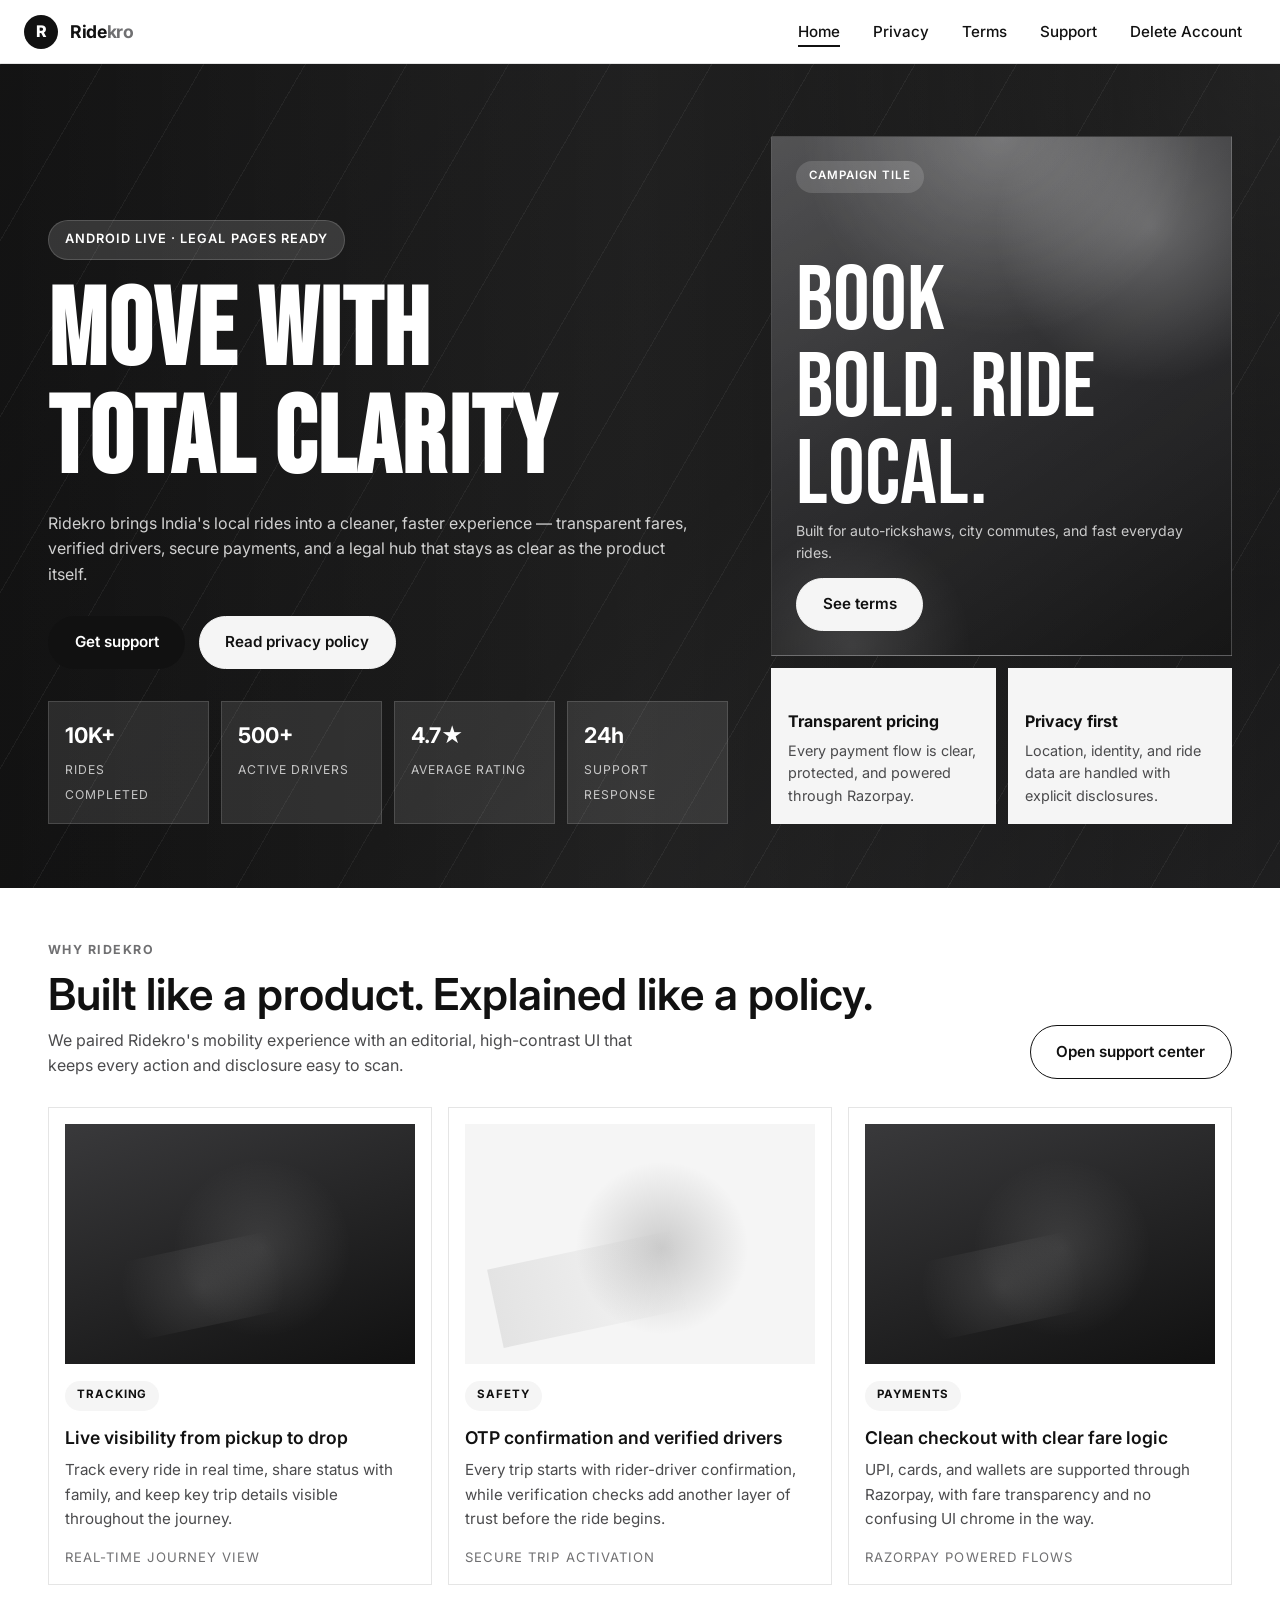
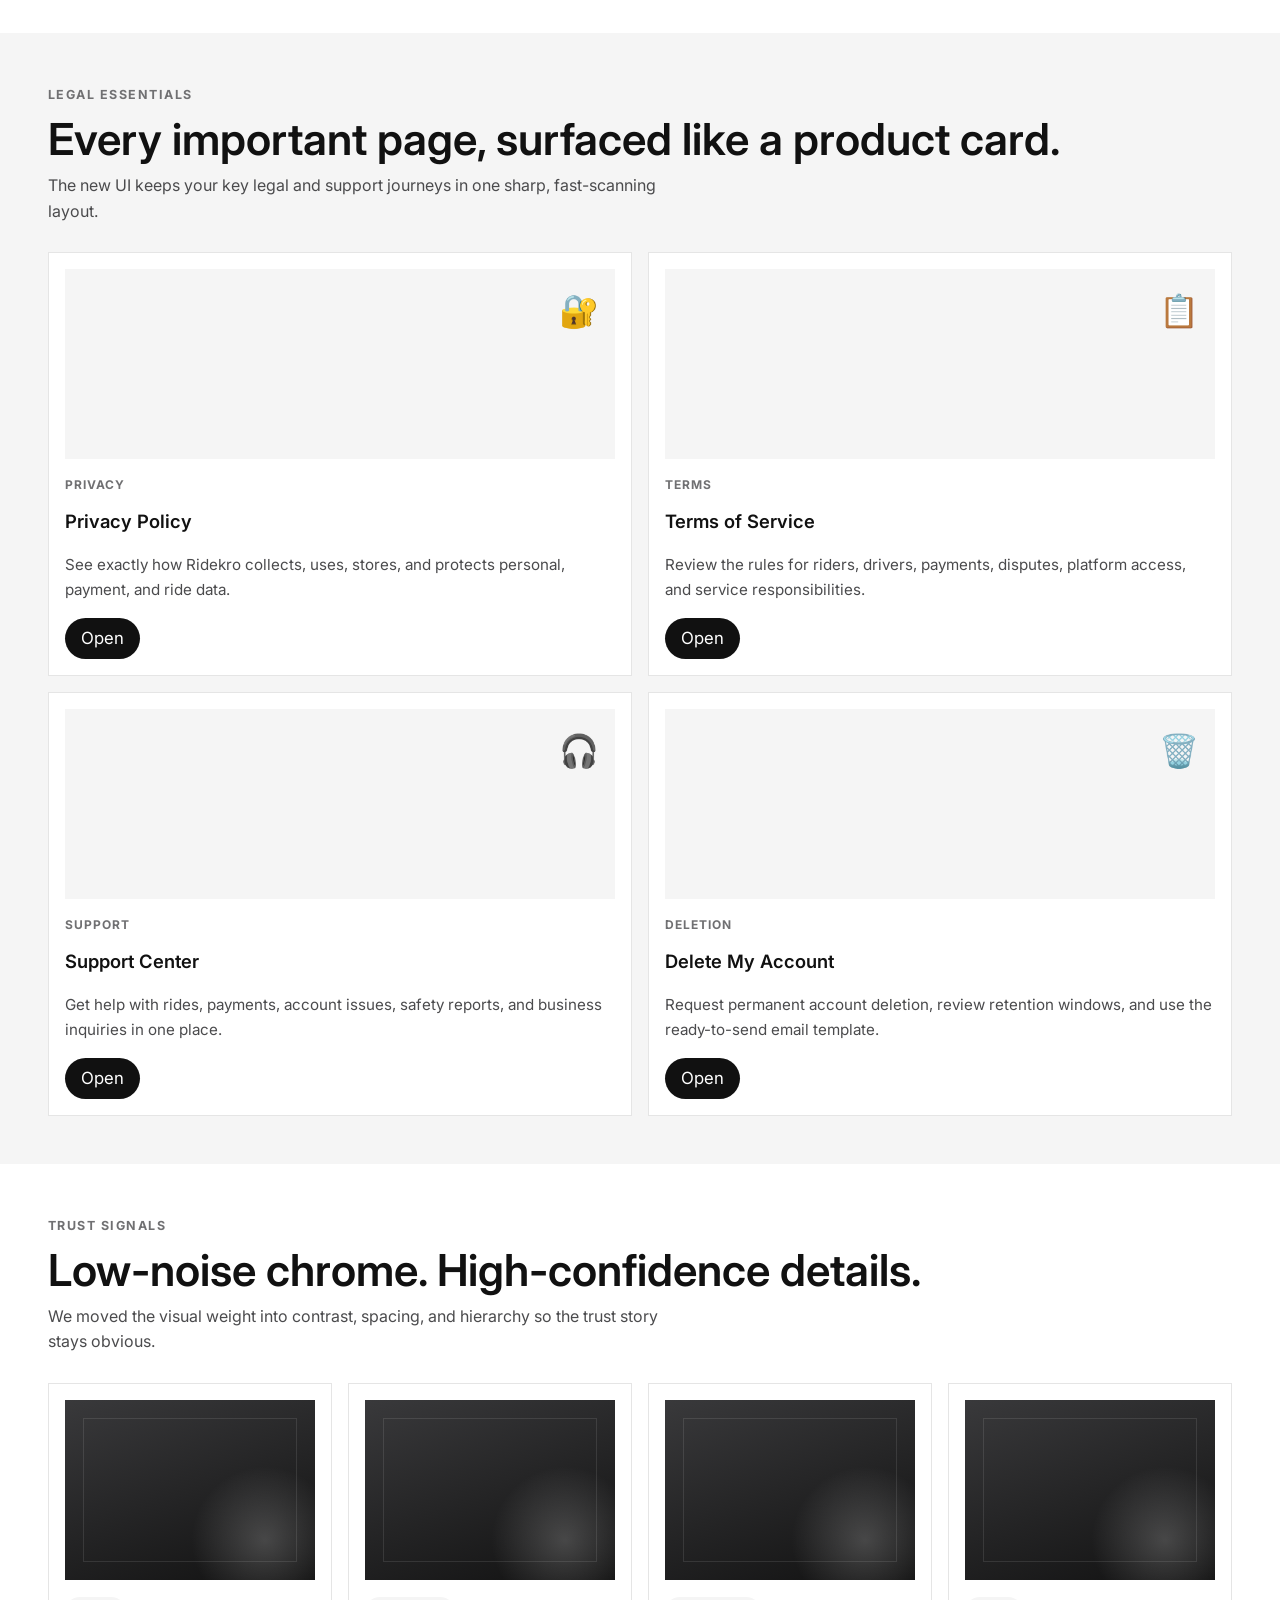
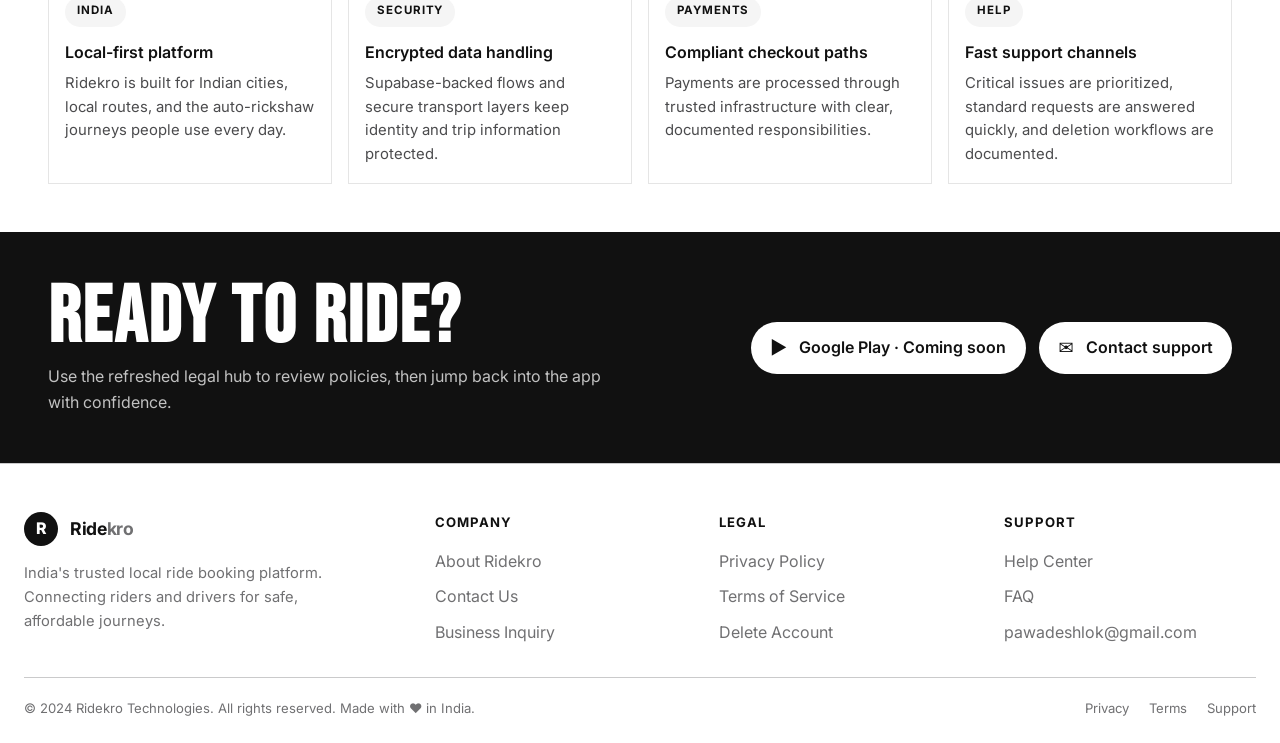
==== index.html @ 3e042100 "Polish redesign accessibility details" ====
<!DOCTYPE html>
<html lang="en">
<head>
  <meta charset="UTF-8" />
  <meta name="viewport" content="width=device-width, initial-scale=1.0" />
  <title>Ridekro – Smart Rides, Anytime | India's Local Ride Platform</title>
  <meta name="description" content="Ridekro connects riders with trusted auto-rickshaw and local ride drivers across India. Fast, safe, and affordable rides at your fingertips." />
  <meta name="keywords" content="Ridekro, auto rickshaw booking, ride booking India, local rides, auto booking app" />
  <meta name="robots" content="index, follow" />
  <meta name="author" content="Ridekro Technologies" />

  <meta property="og:type" content="website" />
  <meta property="og:title" content="Ridekro – Smart Rides, Anytime" />
  <meta property="og:description" content="India's trusted local ride booking platform. Book auto-rickshaws and local rides instantly." />
  <meta property="og:url" content="https://ridekro.in" />
  <meta property="og:site_name" content="Ridekro" />
  <meta property="og:image" content="https://ridekro.in/og-image.png" />

  <meta name="twitter:card" content="summary_large_image" />
  <meta name="twitter:title" content="Ridekro – Smart Rides, Anytime" />
  <meta name="twitter:description" content="India's trusted local ride booking platform." />

  <link rel="canonical" href="https://ridekro.in/" />
  <link rel="stylesheet" href="style.css" />
  <link rel="preconnect" href="https://fonts.googleapis.com" />
  <link rel="preconnect" href="https://fonts.gstatic.com" crossorigin />
  <link href="https://fonts.googleapis.com/css2?family=Bebas+Neue&family=Inter:wght@400;500;600;700;800&display=swap" rel="stylesheet" />

  <style>
    .hero .container,
    .app-cta-section .container {
      position: relative;
      z-index: 1;
    }

    .hero-shell {
      display: grid;
      grid-template-columns: minmax(0, 3fr) minmax(320px, 2fr);
      gap: 2rem;
      align-items: end;
    }

    .hero-copy {
      max-width: 680px;
    }

    .hero-cta-group {
      display: flex;
      flex-wrap: wrap;
      gap: 0.85rem;
      margin-top: 1.75rem;
    }

    .hero-stats {
      display: grid;
      grid-template-columns: repeat(4, minmax(0, 1fr));
      gap: 0.75rem;
      margin-top: 2rem;
    }

    .stat-item {
      background: rgba(255, 255, 255, 0.1);
      border: 1px solid rgba(255, 255, 255, 0.14);
      padding: 1rem;
    }

    .stat-num {
      display: block;
      color: var(--white);
      font-size: 1.35rem;
      font-weight: 700;
      margin-bottom: 0.2rem;
    }

    .stat-label {
      color: rgba(255,255,255,0.72);
      font-size: 0.76rem;
      text-transform: uppercase;
      letter-spacing: 0.08em;
    }

    .hero-stage {
      display: grid;
      gap: 0.75rem;
    }

    .campaign-panel {
      position: relative;
      min-height: 520px;
      padding: 1.5rem;
      display: flex;
      flex-direction: column;
      justify-content: space-between;
      overflow: hidden;
      background:
        linear-gradient(145deg, rgba(255,255,255,0.14), rgba(255,255,255,0.02)),
        radial-gradient(circle at top, rgba(255,255,255,0.26), transparent 35%),
        linear-gradient(160deg, #363638 0%, #1a1a1c 55%, #111111 100%);
      border: 1px solid rgba(255,255,255,0.16);
    }

    .campaign-panel::before,
    .campaign-panel::after {
      content: '';
      position: absolute;
      border-radius: 999px;
      pointer-events: none;
    }

    .campaign-panel::before {
      width: 340px;
      height: 340px;
      right: -90px;
      top: -80px;
      background: radial-gradient(circle, rgba(255,255,255,0.24), transparent 65%);
    }

    .campaign-panel::after {
      width: 240px;
      height: 240px;
      left: -40px;
      bottom: -110px;
      background: radial-gradient(circle, rgba(255,255,255,0.12), transparent 70%);
    }

    .campaign-label,
    .campaign-footnote {
      position: relative;
      z-index: 1;
    }

    .campaign-label {
      display: inline-flex;
      width: fit-content;
      min-height: 32px;
      padding: 0.3rem 0.8rem;
      border-radius: 999px;
      background: rgba(255,255,255,0.14);
      color: var(--white);
      font-size: 0.72rem;
      font-weight: 600;
      letter-spacing: 0.08em;
      text-transform: uppercase;
    }

    .campaign-headline {
      position: relative;
      z-index: 1;
      font-family: var(--font-display);
      font-size: clamp(3rem, 10vw, 5.75rem);
      line-height: 0.95;
      text-transform: uppercase;
      color: var(--white);
      max-width: 320px;
      margin-top: auto;
    }

    .campaign-footnote {
      display: flex;
      flex-wrap: wrap;
      align-items: center;
      gap: 0.8rem;
      color: rgba(255,255,255,0.76);
      font-size: 0.88rem;
    }

    .campaign-footnote .btn {
      width: auto;
    }

    .hero-rail {
      display: grid;
      grid-template-columns: repeat(2, minmax(0, 1fr));
      gap: 0.75rem;
    }

    .hero-rail-card {
      background: var(--soft-cloud);
      border: 1px solid rgba(255,255,255,0.12);
      padding: 1rem;
      min-height: 156px;
      display: flex;
      flex-direction: column;
      justify-content: flex-end;
    }

    .hero-rail-card strong {
      display: block;
      font-size: 1rem;
      color: var(--ink);
      margin-bottom: 0.35rem;
    }

    .hero-rail-card span {
      color: var(--text-secondary);
      font-size: 0.9rem;
      line-height: 1.55;
    }

    .feature-grid,
    .legal-grid,
    .trust-grid {
      display: grid;
      gap: 1rem;
    }

    .feature-grid {
      grid-template-columns: repeat(3, minmax(0, 1fr));
    }

    .legal-grid {
      grid-template-columns: repeat(2, minmax(0, 1fr));
    }

    .trust-grid {
      grid-template-columns: repeat(4, minmax(0, 1fr));
    }

    .feature-card,
    .legal-link-card,
    .trust-panel {
      position: relative;
      overflow: hidden;
    }

    .feature-card {
      background: var(--canvas);
      border: 1px solid var(--hairline-soft);
      padding: 1rem;
    }

    .feature-media,
    .trust-media {
      background: var(--soft-cloud);
      min-height: 240px;
      margin-bottom: 1rem;
      position: relative;
      overflow: hidden;
    }

    .feature-media::before,
    .feature-media::after,
    .trust-media::before,
    .trust-media::after {
      content: '';
      position: absolute;
      pointer-events: none;
    }

    .feature-media::before {
      inset: 14% 18% auto auto;
      width: 180px;
      height: 180px;
      border-radius: 50%;
      background: radial-gradient(circle, rgba(17,17,17,0.18), transparent 68%);
    }

    .feature-media::after {
      inset: auto auto 16% 8%;
      width: 220px;
      height: 80px;
      background: linear-gradient(90deg, rgba(17,17,17,0.08), transparent 88%);
      transform: rotate(-12deg);
    }

    .feature-media[data-tone="dark"] {
      background: linear-gradient(160deg, var(--charcoal) 0%, var(--ink) 100%);
    }

    .feature-media[data-tone="dark"]::before,
    .feature-media[data-tone="dark"]::after {
      opacity: 0.5;
      background: radial-gradient(circle, rgba(255,255,255,0.22), transparent 70%);
    }

    .feature-kicker,
    .trust-kicker {
      display: inline-flex;
      min-height: 30px;
      padding: 0.25rem 0.75rem;
      border-radius: 999px;
      background: var(--soft-cloud);
      color: var(--ink);
      font-size: 0.72rem;
      font-weight: 700;
      letter-spacing: 0.08em;
      text-transform: uppercase;
      margin-bottom: 0.8rem;
    }

    .feature-card h3 {
      font-size: 1.1rem;
      font-weight: 600;
      margin-bottom: 0.4rem;
      color: var(--ink);
    }

    .feature-card p {
      color: var(--text-secondary);
      font-size: 0.95rem;
      line-height: 1.6;
    }

    .feature-meta {
      margin-top: 1rem;
      color: var(--mute);
      font-size: 0.82rem;
      text-transform: uppercase;
      letter-spacing: 0.08em;
    }

    .section-header.product-tone {
      display: grid;
      grid-template-columns: minmax(0, 1fr) auto;
      gap: 1rem;
      align-items: end;
    }

    .section-header.product-tone .btn {
      width: auto;
    }

    .legal-link-card {
      min-height: 320px;
      padding: 1rem;
      grid-template-columns: 1fr;
      gap: 0;
    }

    .legal-link-card .llc-icon {
      width: 100%;
      min-height: 190px;
      margin-bottom: 1rem;
      background: var(--soft-cloud);
      font-size: 2rem;
      align-items: flex-start;
      justify-content: flex-end;
      padding: 1rem;
    }

    .legal-link-card .llc-body {
      display: grid;
      gap: 0.4rem;
    }

    .legal-link-card .llc-meta {
      color: var(--mute);
      font-size: 0.75rem;
      font-weight: 700;
      text-transform: uppercase;
      letter-spacing: 0.08em;
      margin-bottom: 0.4rem;
    }

    .legal-link-card .llc-arrow {
      margin-top: 1rem;
      align-self: end;
      justify-self: start;
      display: inline-flex;
      min-height: 40px;
      padding: 0.45rem 1rem;
      border-radius: 999px;
      background: var(--ink);
      color: var(--white);
    }

    .trust-panel {
      background: var(--canvas);
      border: 1px solid var(--hairline-soft);
      padding: 1rem;
    }

    .trust-media {
      min-height: 180px;
      margin-bottom: 1rem;
      background: linear-gradient(160deg, var(--charcoal) 0%, var(--ink) 100%);
    }

    .trust-media::before {
      inset: 18px;
      border: 1px solid rgba(255,255,255,0.1);
    }

    .trust-media::after {
      width: 160px;
      height: 160px;
      right: -30px;
      bottom: -40px;
      border-radius: 50%;
      background: radial-gradient(circle, rgba(255,255,255,0.2), transparent 65%);
    }

    .trust-panel h3 {
      font-size: 1rem;
      font-weight: 600;
      color: var(--ink);
      margin-bottom: 0.4rem;
    }

    .trust-panel p {
      color: var(--text-secondary);
      font-size: 0.93rem;
      line-height: 1.6;
    }

    .app-cta-section {
      background: var(--ink);
      color: var(--white);
    }

    .app-cta-shell {
      display: grid;
      grid-template-columns: minmax(0, 1fr) auto;
      gap: 1.5rem;
      align-items: center;
    }

    .app-cta-section h2 {
      font-family: var(--font-display);
      text-transform: uppercase;
      letter-spacing: 0.03em;
      line-height: 0.95;
      font-size: clamp(3rem, 10vw, 5rem);
      margin-bottom: 0.5rem;
    }

    .app-cta-section p {
      max-width: 560px;
      color: rgba(255,255,255,0.74);
      font-size: 1rem;
    }

    .store-badges {
      display: flex;
      flex-wrap: wrap;
      gap: 0.85rem;
      justify-content: flex-end;
    }

    .store-badge {
      display: inline-flex;
      align-items: center;
      gap: 0.75rem;
      min-height: 48px;
      padding: 0.7rem 1.2rem;
      border-radius: 999px;
      background: var(--white);
      color: var(--ink);
      text-decoration: none;
      font-weight: 600;
    }

    .store-badge:hover {
      text-decoration: none;
      background: var(--soft-cloud);
    }

    .store-badge .sb-icon {
      font-size: 1.15rem;
    }

    @media (max-width: 1100px) {
      .hero-shell,
      .app-cta-shell,
      .section-header.product-tone {
        grid-template-columns: 1fr;
      }

      .store-badges {
        justify-content: flex-start;
      }
    }

    @media (max-width: 960px) {
      .feature-grid,
      .trust-grid {
        grid-template-columns: repeat(2, minmax(0, 1fr));
      }

      .hero-stats {
        grid-template-columns: repeat(2, minmax(0, 1fr));
      }
    }

    @media (max-width: 768px) {
      .legal-grid,
      .feature-grid,
      .trust-grid,
      .hero-rail {
        grid-template-columns: 1fr;
      }

      .campaign-panel {
        min-height: 420px;
      }
    }

    @media (max-width: 480px) {
      .hero-cta-group,
      .store-badges {
        flex-direction: column;
      }

      .campaign-panel,
      .feature-media,
      .trust-media,
      .legal-link-card .llc-icon {
        min-height: 180px;
      }
    }
  </style>
</head>
<body>

  <nav class="navbar" role="navigation" aria-label="Main navigation">
    <div class="nav-inner">
      <a href="index.html" class="nav-logo" aria-label="Ridekro Home">
        <div class="nav-logo-icon" aria-hidden="true">R</div>
        <span class="nav-logo-text">Ride<span>kro</span></span>
      </a>
      <ul class="nav-links" role="list">
        <li><a href="index.html" class="active">Home</a></li>
        <li><a href="privacy-policy.html">Privacy</a></li>
        <li><a href="terms.html">Terms</a></li>
        <li><a href="support.html">Support</a></li>
        <li><a href="delete-account.html">Delete Account</a></li>
      </ul>
      <button class="nav-hamburger" id="navHamburger" aria-label="Toggle menu" aria-expanded="false">
        <span></span><span></span><span></span>
      </button>
    </div>
    <div class="nav-mobile" id="navMobile" role="menu">
      <a href="index.html" role="menuitem">Home</a>
      <a href="privacy-policy.html" role="menuitem">Privacy Policy</a>
      <a href="terms.html" role="menuitem">Terms of Service</a>
      <a href="support.html" role="menuitem">Support</a>
      <a href="delete-account.html" role="menuitem">Delete Account</a>
    </div>
  </nav>

  <section class="hero" aria-labelledby="hero-heading">
    <div class="container">
      <div class="hero-shell">
        <div class="hero-copy">
          <div class="hero-badge">
            Android live · Legal pages ready
          </div>
          <h1 id="hero-heading">
            Move with<br /><span class="highlight">total clarity</span>
          </h1>
          <p>
            Ridekro brings India's local rides into a cleaner, faster experience — transparent fares,
            verified drivers, secure payments, and a legal hub that stays as clear as the product itself.
          </p>
          <div class="hero-cta-group">
            <a href="support.html" class="btn btn-primary">Get support</a>
            <a href="privacy-policy.html" class="btn btn-ghost">Read privacy policy</a>
          </div>
          <div class="hero-stats" role="list" aria-label="Platform statistics">
            <div class="stat-item" role="listitem">
              <span class="stat-num">10K+</span>
              <span class="stat-label">Rides completed</span>
            </div>
            <div class="stat-item" role="listitem">
              <span class="stat-num">500+</span>
              <span class="stat-label">Active drivers</span>
            </div>
            <div class="stat-item" role="listitem">
              <span class="stat-num">4.7★</span>
              <span class="stat-label">Average rating</span>
            </div>
            <div class="stat-item" role="listitem">
              <span class="stat-num">24h</span>
              <span class="stat-label">Support response</span>
            </div>
          </div>
        </div>

        <div class="hero-stage" aria-label="Ridekro highlights">
          <article class="campaign-panel">
            <span class="campaign-label">Campaign tile</span>
            <div class="campaign-headline">Book bold. Ride local.</div>
            <div class="campaign-footnote">
              <span>Built for auto-rickshaws, city commutes, and fast everyday rides.</span>
              <a href="terms.html" class="btn btn-ghost">See terms</a>
            </div>
          </article>
          <div class="hero-rail">
            <div class="hero-rail-card">
              <strong>Transparent pricing</strong>
              <span>Every payment flow is clear, protected, and powered through Razorpay.</span>
            </div>
            <div class="hero-rail-card">
              <strong>Privacy first</strong>
              <span>Location, identity, and ride data are handled with explicit disclosures.</span>
            </div>
          </div>
        </div>
      </div>
    </div>
  </section>

  <section class="features-section" aria-labelledby="features-heading">
    <div class="container">
      <div class="section-header product-tone">
        <div>
          <span class="section-label">Why Ridekro</span>
          <h2 id="features-heading">Built like a product. Explained like a policy.</h2>
          <p>We paired Ridekro's mobility experience with an editorial, high-contrast UI that keeps every action and disclosure easy to scan.</p>
        </div>
        <a href="support.html" class="btn btn-outline">Open support center</a>
      </div>

      <div class="feature-grid">
        <article class="feature-card">
          <div class="feature-media" data-tone="dark"></div>
          <span class="feature-kicker">Tracking</span>
          <h3>Live visibility from pickup to drop</h3>
          <p>Track every ride in real time, share status with family, and keep key trip details visible throughout the journey.</p>
          <div class="feature-meta">Real-time journey view</div>
        </article>
        <article class="feature-card">
          <div class="feature-media"></div>
          <span class="feature-kicker">Safety</span>
          <h3>OTP confirmation and verified drivers</h3>
          <p>Every trip starts with rider-driver confirmation, while verification checks add another layer of trust before the ride begins.</p>
          <div class="feature-meta">Secure trip activation</div>
        </article>
        <article class="feature-card">
          <div class="feature-media" data-tone="dark"></div>
          <span class="feature-kicker">Payments</span>
          <h3>Clean checkout with clear fare logic</h3>
          <p>UPI, cards, and wallets are supported through Razorpay, with fare transparency and no confusing UI chrome in the way.</p>
          <div class="feature-meta">Razorpay powered flows</div>
        </article>
      </div>
    </div>
  </section>

  <section class="legal-links-section" aria-labelledby="legal-heading">
    <div class="container">
      <div class="section-header">
        <span class="section-label">Legal essentials</span>
        <h2 id="legal-heading">Every important page, surfaced like a product card.</h2>
        <p>The new UI keeps your key legal and support journeys in one sharp, fast-scanning layout.</p>
      </div>

      <div class="legal-grid">
        <a href="privacy-policy.html" class="legal-link-card" aria-label="Read Privacy Policy">
          <div class="llc-icon" aria-hidden="true">🔐</div>
          <div class="llc-body">
            <div class="llc-meta">Privacy</div>
            <h3>Privacy Policy</h3>
            <p>See exactly how Ridekro collects, uses, stores, and protects personal, payment, and ride data.</p>
          </div>
          <span class="llc-arrow">Open</span>
        </a>

        <a href="terms.html" class="legal-link-card" aria-label="Read Terms of Service">
          <div class="llc-icon" aria-hidden="true">📋</div>
          <div class="llc-body">
            <div class="llc-meta">Terms</div>
            <h3>Terms of Service</h3>
            <p>Review the rules for riders, drivers, payments, disputes, platform access, and service responsibilities.</p>
          </div>
          <span class="llc-arrow">Open</span>
        </a>

        <a href="support.html" class="legal-link-card" aria-label="Go to Support">
          <div class="llc-icon" aria-hidden="true">🎧</div>
          <div class="llc-body">
            <div class="llc-meta">Support</div>
            <h3>Support Center</h3>
            <p>Get help with rides, payments, account issues, safety reports, and business inquiries in one place.</p>
          </div>
          <span class="llc-arrow">Open</span>
        </a>

        <a href="delete-account.html" class="legal-link-card" aria-label="Delete Account">
          <div class="llc-icon" aria-hidden="true">🗑️</div>
          <div class="llc-body">
            <div class="llc-meta">Deletion</div>
            <h3>Delete My Account</h3>
            <p>Request permanent account deletion, review retention windows, and use the ready-to-send email template.</p>
          </div>
          <span class="llc-arrow">Open</span>
        </a>
      </div>
    </div>
  </section>

  <section class="trust-section" aria-labelledby="trust-heading">
    <div class="container">
      <div class="section-header">
        <span class="section-label">Trust signals</span>
        <h2 id="trust-heading">Low-noise chrome. High-confidence details.</h2>
        <p>We moved the visual weight into contrast, spacing, and hierarchy so the trust story stays obvious.</p>
      </div>

      <div class="trust-grid">
        <article class="trust-panel">
          <div class="trust-media"></div>
          <span class="trust-kicker">India</span>
          <h3>Local-first platform</h3>
          <p>Ridekro is built for Indian cities, local routes, and the auto-rickshaw journeys people use every day.</p>
        </article>
        <article class="trust-panel">
          <div class="trust-media"></div>
          <span class="trust-kicker">Security</span>
          <h3>Encrypted data handling</h3>
          <p>Supabase-backed flows and secure transport layers keep identity and trip information protected.</p>
        </article>
        <article class="trust-panel">
          <div class="trust-media"></div>
          <span class="trust-kicker">Payments</span>
          <h3>Compliant checkout paths</h3>
          <p>Payments are processed through trusted infrastructure with clear, documented responsibilities.</p>
        </article>
        <article class="trust-panel">
          <div class="trust-media"></div>
          <span class="trust-kicker">Help</span>
          <h3>Fast support channels</h3>
          <p>Critical issues are prioritized, standard requests are answered quickly, and deletion workflows are documented.</p>
        </article>
      </div>
    </div>
  </section>

  <section class="app-cta-section" aria-labelledby="cta-heading">
    <div class="container">
      <div class="app-cta-shell">
        <div>
          <h2 id="cta-heading">Ready to ride?</h2>
          <p>Use the refreshed legal hub to review policies, then jump back into the app with confidence.</p>
        </div>
        <div class="store-badges">
          <a href="#" class="store-badge" aria-label="Get it on Google Play">
            <span class="sb-icon" aria-hidden="true">▶</span>
            <span>Google Play · Coming soon</span>
          </a>
          <a href="support.html" class="store-badge" aria-label="Contact Support">
            <span class="sb-icon" aria-hidden="true">✉</span>
            <span>Contact support</span>
          </a>
        </div>
      </div>
    </div>
  </section>

  <footer class="footer" role="contentinfo">
    <div class="footer-inner">
      <div class="footer-top">
        <div class="footer-brand">
          <a href="index.html" class="nav-logo" aria-label="Ridekro Home">
            <div class="nav-logo-icon" aria-hidden="true">R</div>
            <span class="nav-logo-text">Ride<span>kro</span></span>
          </a>
          <p>India's trusted local ride booking platform. Connecting riders and drivers for safe, affordable journeys.</p>
        </div>
        <div class="footer-col">
          <h4>Company</h4>
          <ul>
            <li><a href="index.html">About Ridekro</a></li>
            <li><a href="support.html">Contact Us</a></li>
            <li><a href="support.html#business">Business Inquiry</a></li>
          </ul>
        </div>
        <div class="footer-col">
          <h4>Legal</h4>
          <ul>
            <li><a href="privacy-policy.html">Privacy Policy</a></li>
            <li><a href="terms.html">Terms of Service</a></li>
            <li><a href="delete-account.html">Delete Account</a></li>
          </ul>
        </div>
        <div class="footer-col">
          <h4>Support</h4>
          <ul>
            <li><a href="support.html">Help Center</a></li>
            <li><a href="support.html#faq">FAQ</a></li>
            <li><a href="mailto:pawadeshlok@gmail.com">pawadeshlok@gmail.com</a></li>
          </ul>
        </div>
      </div>
      <div class="footer-bottom">
        <p>© 2024 Ridekro Technologies. All rights reserved. Made with ❤️ in India.</p>
        <div class="footer-bottom-links">
          <a href="privacy-policy.html">Privacy</a>
          <a href="terms.html">Terms</a>
          <a href="support.html">Support</a>
        </div>
      </div>
    </div>
  </footer>

  <script src="script.js"></script>
</body>
</html>
---- style.css ----
/* ============================================
   Ridekro Legal Pages - Shared Stylesheet
   ============================================ */

:root {
  --ink: #111111;
  --canvas: #ffffff;
  --soft-cloud: #f5f5f5;
  --charcoal: #39393b;
  --ash: #4b4b4d;
  --mute: #707072;
  --stone: #9e9ea0;
  --hairline: #cacacb;
  --hairline-soft: #e5e5e5;
  --sale: #d30005;
  --success: #007d48;
  --white: #ffffff;
  --off-white: #f5f5f5;
  --text-primary: #111111;
  --text-secondary: #4b4b4d;
  --text-dark: #111111;
  --text-muted: #707072;
  --shadow: none;
  --shadow-sm: none;
  --radius: 0px;
  --radius-sm: 0px;
  --transition: all 0.2s ease;
  --font: 'Inter', 'Segoe UI', system-ui, -apple-system, sans-serif;
  --font-display: 'Bebas Neue', Impact, Haettenschweiler, 'Arial Narrow Bold', sans-serif;
}

*, *::before, *::after {
  box-sizing: border-box;
  margin: 0;
  padding: 0;
}

html {
  scroll-behavior: smooth;
  font-size: 16px;
}

body {
  font-family: var(--font);
  background: var(--canvas);
  color: var(--text-primary);
  line-height: 1.6;
  -webkit-font-smoothing: antialiased;
}

img {
  max-width: 100%;
  display: block;
}

a {
  color: var(--ink);
  text-decoration: none;
  transition: var(--transition);
}

a:hover {
  text-decoration: underline;
}

/* ============================================
   NAVBAR
   ============================================ */

.navbar {
  position: sticky;
  top: 0;
  z-index: 1000;
  background: rgba(255, 255, 255, 0.96);
  backdrop-filter: blur(14px);
  -webkit-backdrop-filter: blur(14px);
  box-shadow: inset 0 -1px 0 var(--hairline-soft);
  padding: 0 1.5rem;
}

.nav-inner {
  max-width: 1440px;
  margin: 0 auto;
  min-height: 64px;
  display: flex;
  align-items: center;
  justify-content: space-between;
  gap: 1.25rem;
}

.nav-logo {
  display: inline-flex;
  align-items: center;
  gap: 0.75rem;
  text-decoration: none;
  flex-shrink: 0;
}

.nav-logo:hover {
  text-decoration: none;
}

.nav-logo-icon {
  width: 34px;
  height: 34px;
  background: var(--ink);
  color: var(--canvas);
  display: inline-flex;
  align-items: center;
  justify-content: center;
  font-size: 1rem;
  font-weight: 800;
  border-radius: 50%;
  flex-shrink: 0;
}

.nav-logo-text {
  color: var(--ink);
  font-size: 1.1rem;
  font-weight: 700;
  letter-spacing: -0.02em;
}

.nav-logo-text span {
  color: var(--mute);
}

.nav-links {
  list-style: none;
  display: flex;
  align-items: center;
  justify-content: center;
  gap: 0.25rem;
  flex-wrap: wrap;
}

.nav-links a,
.nav-mobile a {
  position: relative;
  display: inline-flex;
  align-items: center;
  min-height: 40px;
  padding: 0.5rem 0.9rem;
  color: var(--ink);
  font-size: 0.95rem;
  font-weight: 500;
}

.nav-links a:hover,
.nav-mobile a:hover {
  text-decoration: none;
}

.nav-links a::after,
.nav-mobile a.active::after,
.nav-links a.active::after {
  content: '';
  position: absolute;
  left: 0.9rem;
  right: 0.9rem;
  bottom: 0.35rem;
  height: 2px;
  background: var(--ink);
  transform: scaleX(0);
  transform-origin: center;
  transition: transform 0.2s ease;
}

.nav-links a:hover::after,
.nav-links a.active::after,
.nav-mobile a.active::after {
  transform: scaleX(1);
}

.nav-hamburger {
  display: none;
  flex-direction: column;
  gap: 5px;
  cursor: pointer;
  padding: 6px;
  border: none;
  background: none;
}

.nav-hamburger span {
  display: block;
  width: 24px;
  height: 2px;
  background: var(--ink);
  border-radius: 999px;
  transition: var(--transition);
}

.nav-mobile {
  display: none;
  flex-direction: column;
  gap: 0.2rem;
  padding: 0 0 1rem;
  max-width: 1440px;
  margin: 0 auto;
}

.nav-mobile.open {
  display: flex;
}

/* ============================================
   HEROES
   ============================================ */

.hero,
.page-hero {
  position: relative;
  overflow: hidden;
}

.hero {
  background:
    linear-gradient(120deg, rgba(17, 17, 17, 0.82), rgba(17, 17, 17, 0.55)),
    radial-gradient(circle at top right, rgba(255,255,255,0.18), transparent 35%),
    linear-gradient(135deg, #1f1f21 0%, #111111 55%, #2f2f31 100%);
  color: var(--canvas);
  padding: 4.5rem 1.5rem 4rem;
}

.hero::before,
.page-hero::before {
  content: '';
  position: absolute;
  inset: 0;
  background:
    linear-gradient(90deg, transparent 0%, rgba(255,255,255,0.06) 50%, transparent 100%),
    repeating-linear-gradient(120deg, rgba(255,255,255,0.05) 0 1px, transparent 1px 88px);
  pointer-events: none;
}

.hero-badge,
.page-hero .last-updated {
  display: inline-flex;
  align-items: center;
  gap: 0.5rem;
  min-height: 40px;
  padding: 0.35rem 1rem;
  border-radius: 999px;
  background: rgba(255,255,255,0.14);
  color: var(--canvas);
  font-size: 0.8rem;
  font-weight: 600;
  letter-spacing: 0.08em;
  text-transform: uppercase;
  border: 1px solid rgba(255,255,255,0.16);
}

.hero h1,
.page-hero h1 {
  font-family: var(--font-display);
  text-transform: uppercase;
  letter-spacing: 0.02em;
  line-height: 1;
}

.hero h1 {
  font-size: clamp(3.75rem, 12vw, 6.75rem);
  margin: 1.2rem 0 1rem;
}

.hero h1 .highlight,
.page-hero h1 .highlight {
  color: var(--canvas);
}

.hero p,
.page-hero p {
  max-width: 640px;
  color: rgba(255, 255, 255, 0.8);
  font-size: 1rem;
}

.hero-meta {
  color: rgba(255,255,255,0.74);
  font-size: 0.85rem;
  margin-top: 1rem;
}

.page-hero {
  background:
    linear-gradient(125deg, rgba(17, 17, 17, 0.92), rgba(17, 17, 17, 0.75)),
    linear-gradient(135deg, #222224 0%, #111111 100%);
  color: var(--canvas);
  padding: 3.25rem 1.5rem 2.75rem;
  border-bottom: 1px solid var(--hairline-soft);
}

.page-hero .container {
  position: relative;
  z-index: 1;
}

.page-hero-icon {
  width: 56px;
  height: 56px;
  display: inline-flex;
  align-items: center;
  justify-content: center;
  background: rgba(255,255,255,0.12);
  border-radius: 50%;
  font-size: 1.5rem;
  margin-bottom: 1rem;
}

.page-hero h1 {
  font-size: clamp(2.8rem, 8vw, 4.5rem);
  margin-bottom: 0.75rem;
}

.page-hero .last-updated {
  margin-top: 1rem;
}

/* ============================================
   LAYOUT & CONTAINERS
   ============================================ */

.container,
.footer-inner,
.content-wrap {
  width: min(100%, 1440px);
  margin: 0 auto;
}

.container {
  padding: 0 1.5rem;
}

.content-wrap {
  padding: 2.5rem 1.5rem 4rem;
  width: min(100%, 980px);
}

.section,
.features-section,
.legal-links-section,
.trust-section,
.app-cta-section {
  padding: 3rem 1.5rem;
}

.section-alt,
.legal-links-section {
  background: var(--soft-cloud);
}

/* ============================================
   CARDS & GRIDS
   ============================================ */

.grid-2,
.grid-3,
.grid-4,
.support-grid,
.business-section {
  display: grid;
  gap: 1.5rem;
}

.grid-2,
.business-section {
  grid-template-columns: repeat(2, minmax(0, 1fr));
}

.grid-3,
.support-grid {
  grid-template-columns: repeat(3, minmax(0, 1fr));
}

.grid-4 {
  grid-template-columns: repeat(4, minmax(0, 1fr));
}

.card,
.contact-card,
.legal-link-card,
.trust-badge,
.issue-form,
.delete-cta-box {
  background: var(--canvas);
  border: 1px solid var(--hairline-soft);
  border-radius: 0;
  box-shadow: none;
}

.card,
.contact-card,
.issue-form,
.delete-cta-box {
  padding: 1.5rem;
}

.card:hover,
.contact-card:hover,
.legal-link-card:hover {
  transform: none;
  box-shadow: none;
}

.card-icon,
.contact-icon,
.llc-icon,
.tb-icon {
  width: 72px;
  height: 72px;
  background: var(--soft-cloud);
  display: inline-flex;
  align-items: center;
  justify-content: center;
  font-size: 1.8rem;
  margin-bottom: 1rem;
}

.card h3,
.contact-card h3,
.llc-body h3,
.business-section h3,
.delete-cta-box h3 {
  font-size: 1.15rem;
  font-weight: 600;
  color: var(--ink);
  margin-bottom: 0.55rem;
}

.card p,
.contact-card p,
.llc-body p,
.business-section p,
.delete-cta-box p,
.tb-text,
.issue-form p,
.form-note {
  color: var(--text-secondary);
  font-size: 0.95rem;
  line-height: 1.65;
}

.legal-link-card {
  display: grid;
  grid-template-columns: auto 1fr auto;
  gap: 1.25rem;
  align-items: start;
  padding: 1.5rem;
  text-decoration: none;
}

.legal-link-card:hover {
  text-decoration: none;
}

.legal-link-card .llc-icon,
.trust-badge .tb-icon {
  margin-bottom: 0;
}

.legal-link-card .llc-arrow {
  color: var(--ink);
  font-size: 1.05rem;
  padding-top: 0.4rem;
}

.trust-badge {
  display: grid;
  grid-template-columns: auto 1fr;
  gap: 1rem;
  align-items: center;
  padding: 1.25rem;
}

.trust-badge .tb-text strong {
  display: block;
  color: var(--ink);
  margin-bottom: 0.25rem;
  font-size: 0.95rem;
}

.support-grid,
.business-section {
  align-items: start;
}

.contact-card {
  text-align: left;
}

.contact-card .response-time,
.response-time,
.tag {
  display: inline-flex;
  align-items: center;
  justify-content: center;
  min-height: 32px;
  padding: 0.25rem 0.85rem;
  border-radius: 999px;
  background: var(--soft-cloud);
  color: var(--ink);
  font-size: 0.78rem;
  font-weight: 600;
  margin-top: 0.9rem;
}

/* ============================================
   LEGAL CONTENT STYLES
   ============================================ */

.legal-section {
  padding: 2rem 0;
  border-bottom: 1px solid var(--hairline);
}

.legal-section:first-of-type {
  padding-top: 0;
}

.legal-section:last-child {
  border-bottom: none;
  padding-bottom: 0;
}

.legal-section h2 {
  font-size: clamp(1.6rem, 4vw, 2rem);
  font-weight: 600;
  color: var(--ink);
  margin-bottom: 1rem;
  display: flex;
  align-items: center;
  gap: 0.75rem;
}

.legal-section h2 .section-num {
  width: 34px;
  height: 34px;
  display: inline-flex;
  align-items: center;
  justify-content: center;
  background: var(--soft-cloud);
  color: var(--ink);
  border-radius: 50%;
  font-size: 0.9rem;
  font-weight: 700;
  flex-shrink: 0;
}

.legal-section h3 {
  font-size: 1rem;
  font-weight: 600;
  color: var(--ink);
  margin: 1.25rem 0 0.6rem;
}

.legal-section p,
.legal-section ul,
.legal-section ol,
.business-points,
.issue-form ul {
  color: var(--text-secondary);
  font-size: 1rem;
  line-height: 1.7;
}

.legal-section ul,
.legal-section ol,
.business-points,
.issue-form ul {
  padding-left: 1.25rem;
  margin: 0.85rem 0;
}

.legal-section li,
.business-points li,
.issue-form li {
  margin-bottom: 0.5rem;
}

.legal-section strong,
.issue-form strong,
.business-section strong,
.warning-box strong,
.highlight-box strong,
.email-template .et-label {
  color: var(--ink);
}

.highlight-box,
.warning-box,
.email-template {
  background: var(--soft-cloud);
  border: 1px solid var(--hairline-soft);
  border-radius: 0;
  padding: 1rem 1.25rem;
  margin: 1rem 0;
}

.warning-box {
  border-left: 3px solid var(--sale);
}

.highlight-box {
  border-left: 3px solid var(--ink);
  color: var(--text-secondary);
}

.email-template {
  font-family: 'Courier New', monospace;
  color: var(--text-secondary);
  line-height: 1.8;
}

.retention-table {
  width: 100%;
  border-collapse: collapse;
  margin-top: 1rem;
  font-size: 0.92rem;
}

.retention-table th,
.retention-table td {
  border-bottom: 1px solid var(--hairline);
  text-align: left;
  vertical-align: top;
  padding: 0.9rem 1rem;
}

.retention-table th {
  background: var(--soft-cloud);
  color: var(--ink);
  font-size: 0.78rem;
  font-weight: 700;
  text-transform: uppercase;
  letter-spacing: 0.08em;
}

.retention-table td {
  color: var(--text-secondary);
}

.retention-table td:first-child {
  color: var(--ink);
  font-weight: 500;
}

.deleted-tag {
  color: var(--sale);
  font-weight: 600;
}

.retained-tag {
  color: var(--text-secondary);
  font-weight: 600;
}

.steps-list {
  counter-reset: step-counter;
  list-style: none;
  display: grid;
  gap: 1rem;
  padding: 0;
}

.steps-list li {
  counter-increment: step-counter;
  display: grid;
  grid-template-columns: auto 1fr;
  gap: 1rem;
  align-items: start;
  padding: 1.25rem;
  background: var(--canvas);
  border: 1px solid var(--hairline-soft);
}

.steps-list li::before {
  content: counter(step-counter);
  width: 34px;
  height: 34px;
  border-radius: 50%;
  background: var(--ink);
  color: var(--canvas);
  display: inline-flex;
  align-items: center;
  justify-content: center;
  font-size: 0.9rem;
  font-weight: 700;
}

.steps-list li .step-content strong {
  display: block;
  margin-bottom: 0.25rem;
  color: var(--ink);
}

.steps-list li .step-content span {
  color: var(--text-secondary);
}

/* ============================================
   BUTTONS
   ============================================ */

.btn {
  display: inline-flex;
  align-items: center;
  justify-content: center;
  gap: 0.5rem;
  min-height: 48px;
  padding: 0.85rem 1.6rem;
  border-radius: 999px;
  font-size: 0.95rem;
  font-weight: 600;
  cursor: pointer;
  text-decoration: none;
  border: 1px solid transparent;
  transition: var(--transition);
}

.btn:hover {
  text-decoration: none;
}

.btn-primary {
  background: var(--ink);
  color: var(--canvas);
}

.btn-primary:hover {
  opacity: 0.92;
}

.btn-outline {
  background: var(--canvas);
  color: var(--ink);
  border-color: var(--ink);
}

.btn-outline:hover {
  background: var(--soft-cloud);
}

.btn-ghost {
  background: var(--soft-cloud);
  color: var(--ink);
  border-color: var(--soft-cloud);
}

.btn-ghost:hover {
  background: var(--hairline-soft);
}

/* ============================================
   SECTION HEADERS
   ============================================ */

.section-header {
  margin-bottom: 1.75rem;
}

.section-header h2 {
  font-size: clamp(2rem, 5vw, 2.75rem);
  line-height: 1.05;
  font-weight: 600;
  color: var(--ink);
  margin-bottom: 0.65rem;
}

.section-header p {
  max-width: 620px;
  color: var(--text-secondary);
  font-size: 1rem;
}

.section-label {
  display: inline-block;
  margin-bottom: 0.7rem;
  color: var(--mute);
  font-size: 0.78rem;
  font-weight: 700;
  text-transform: uppercase;
  letter-spacing: 0.12em;
}

/* ============================================
   FORMS / FAQ
   ============================================ */

.issue-form h3 {
  margin-bottom: 0.5rem;
}

.form-group {
  margin-top: 1rem;
}

.form-group label {
  display: block;
  margin-bottom: 0.45rem;
  color: var(--ink);
  font-size: 0.9rem;
  font-weight: 600;
}

.form-group select,
.form-group input,
.form-group textarea {
  width: 100%;
  min-height: 48px;
  padding: 0.85rem 1rem;
  border: 1px solid var(--hairline);
  border-radius: 24px;
  background: var(--soft-cloud);
  color: var(--ink);
  font: inherit;
}

.form-group select:focus,
.form-group input:focus,
.form-group textarea:focus {
  outline: 2px solid var(--ink);
  outline-offset: 2px;
  background: var(--canvas);
}

.form-note {
  margin-top: 1rem;
}

.faq-item {
  border-top: 1px solid var(--hairline);
}

.faq-item:last-child {
  border-bottom: 1px solid var(--hairline);
}

.faq-question {
  width: 100%;
  background: none;
  border: none;
  padding: 1.35rem 0;
  display: flex;
  align-items: center;
  justify-content: space-between;
  gap: 1rem;
  cursor: pointer;
  text-align: left;
  color: var(--ink);
  font-size: 1rem;
  font-weight: 600;
  font-family: var(--font);
}

.faq-icon {
  font-size: 1.2rem;
  flex-shrink: 0;
}

.faq-item.open .faq-icon {
  transform: rotate(45deg);
}

.faq-answer {
  display: none;
  padding: 0 0 1.35rem;
  color: var(--text-secondary);
  font-size: 0.96rem;
  line-height: 1.7;
}

.faq-item.open .faq-answer {
  display: block;
}

/* ============================================
   FOOTER
   ============================================ */

.footer {
  background: var(--canvas);
  border-top: 1px solid var(--hairline);
  padding: 3rem 1.5rem 1.5rem;
}

.footer-top {
  display: grid;
  grid-template-columns: 1.5fr repeat(3, 1fr);
  gap: 2rem;
  padding-bottom: 2rem;
  border-bottom: 1px solid var(--hairline);
}

.footer-brand p,
.footer-col ul a,
.footer-bottom p,
.footer-bottom-links a {
  color: var(--text-muted);
}

.footer-brand p {
  max-width: 340px;
  margin-top: 0.9rem;
  font-size: 0.92rem;
  line-height: 1.65;
}

.footer-col h4 {
  color: var(--ink);
  font-size: 0.82rem;
  font-weight: 700;
  text-transform: uppercase;
  letter-spacing: 0.08em;
  margin-bottom: 1rem;
}

.footer-col ul {
  list-style: none;
  display: grid;
  gap: 0.6rem;
}

.footer-col ul a:hover,
.footer-bottom-links a:hover {
  color: var(--ink);
  text-decoration: none;
}

.footer-bottom {
  padding-top: 1.25rem;
  display: flex;
  align-items: center;
  justify-content: space-between;
  gap: 1rem;
  flex-wrap: wrap;
}

.footer-bottom p,
.footer-bottom-links a {
  font-size: 0.82rem;
}

.footer-bottom-links {
  display: flex;
  gap: 1.25rem;
  flex-wrap: wrap;
}

/* ============================================
   UTILITIES
   ============================================ */

.divider {
  border: none;
  border-top: 1px solid var(--hairline);
  margin: 2rem 0;
}

.text-success { color: var(--success); }
.text-muted { color: var(--text-muted); }
.text-white { color: var(--canvas); }
.text-center { text-align: center; }
.mt-1 { margin-top: 0.5rem; }
.mt-2 { margin-top: 1rem; }
.mt-3 { margin-top: 1.5rem; }
.mb-1 { margin-bottom: 0.5rem; }
.mb-2 { margin-bottom: 1rem; }
.mb-3 { margin-bottom: 1.5rem; }

/* ============================================
   RESPONSIVE
   ============================================ */

@media (max-width: 1024px) {
  .grid-4 {
    grid-template-columns: repeat(2, minmax(0, 1fr));
  }

  .grid-3,
  .support-grid {
    grid-template-columns: repeat(2, minmax(0, 1fr));
  }

  .footer-top {
    grid-template-columns: repeat(2, minmax(0, 1fr));
  }
}

@media (max-width: 768px) {
  .navbar,
  .hero,
  .page-hero,
  .section,
  .features-section,
  .legal-links-section,
  .trust-section,
  .app-cta-section,
  .footer {
    padding-left: 1rem;
    padding-right: 1rem;
  }

  .container,
  .content-wrap {
    padding-left: 1rem;
    padding-right: 1rem;
  }

  .nav-links {
    display: none;
  }

  .nav-hamburger {
    display: flex;
  }

  .nav-mobile {
    padding-left: 0;
    padding-right: 0;
  }

  .grid-2,
  .grid-3,
  .grid-4,
  .support-grid,
  .business-section,
  .footer-top {
    grid-template-columns: 1fr;
  }

  .footer-bottom {
    flex-direction: column;
    align-items: flex-start;
  }

  .hero {
    padding-top: 3.5rem;
    padding-bottom: 3rem;
  }

  .hero h1,
  .page-hero h1 {
    font-size: clamp(3rem, 20vw, 4.5rem);
  }

  .section,
  .features-section,
  .legal-links-section,
  .trust-section,
  .app-cta-section {
    padding-top: 2.5rem;
    padding-bottom: 2.5rem;
  }

  .legal-link-card,
  .trust-badge,
  .steps-list li {
    grid-template-columns: 1fr;
  }

  .legal-link-card .llc-arrow {
    padding-top: 0;
  }
}

@media (max-width: 480px) {
  .btn {
    width: 100%;
  }

  .hero-badge,
  .page-hero .last-updated {
    width: 100%;
    justify-content: center;
  }

  .retention-table {
    display: block;
    overflow-x: auto;
  }
}
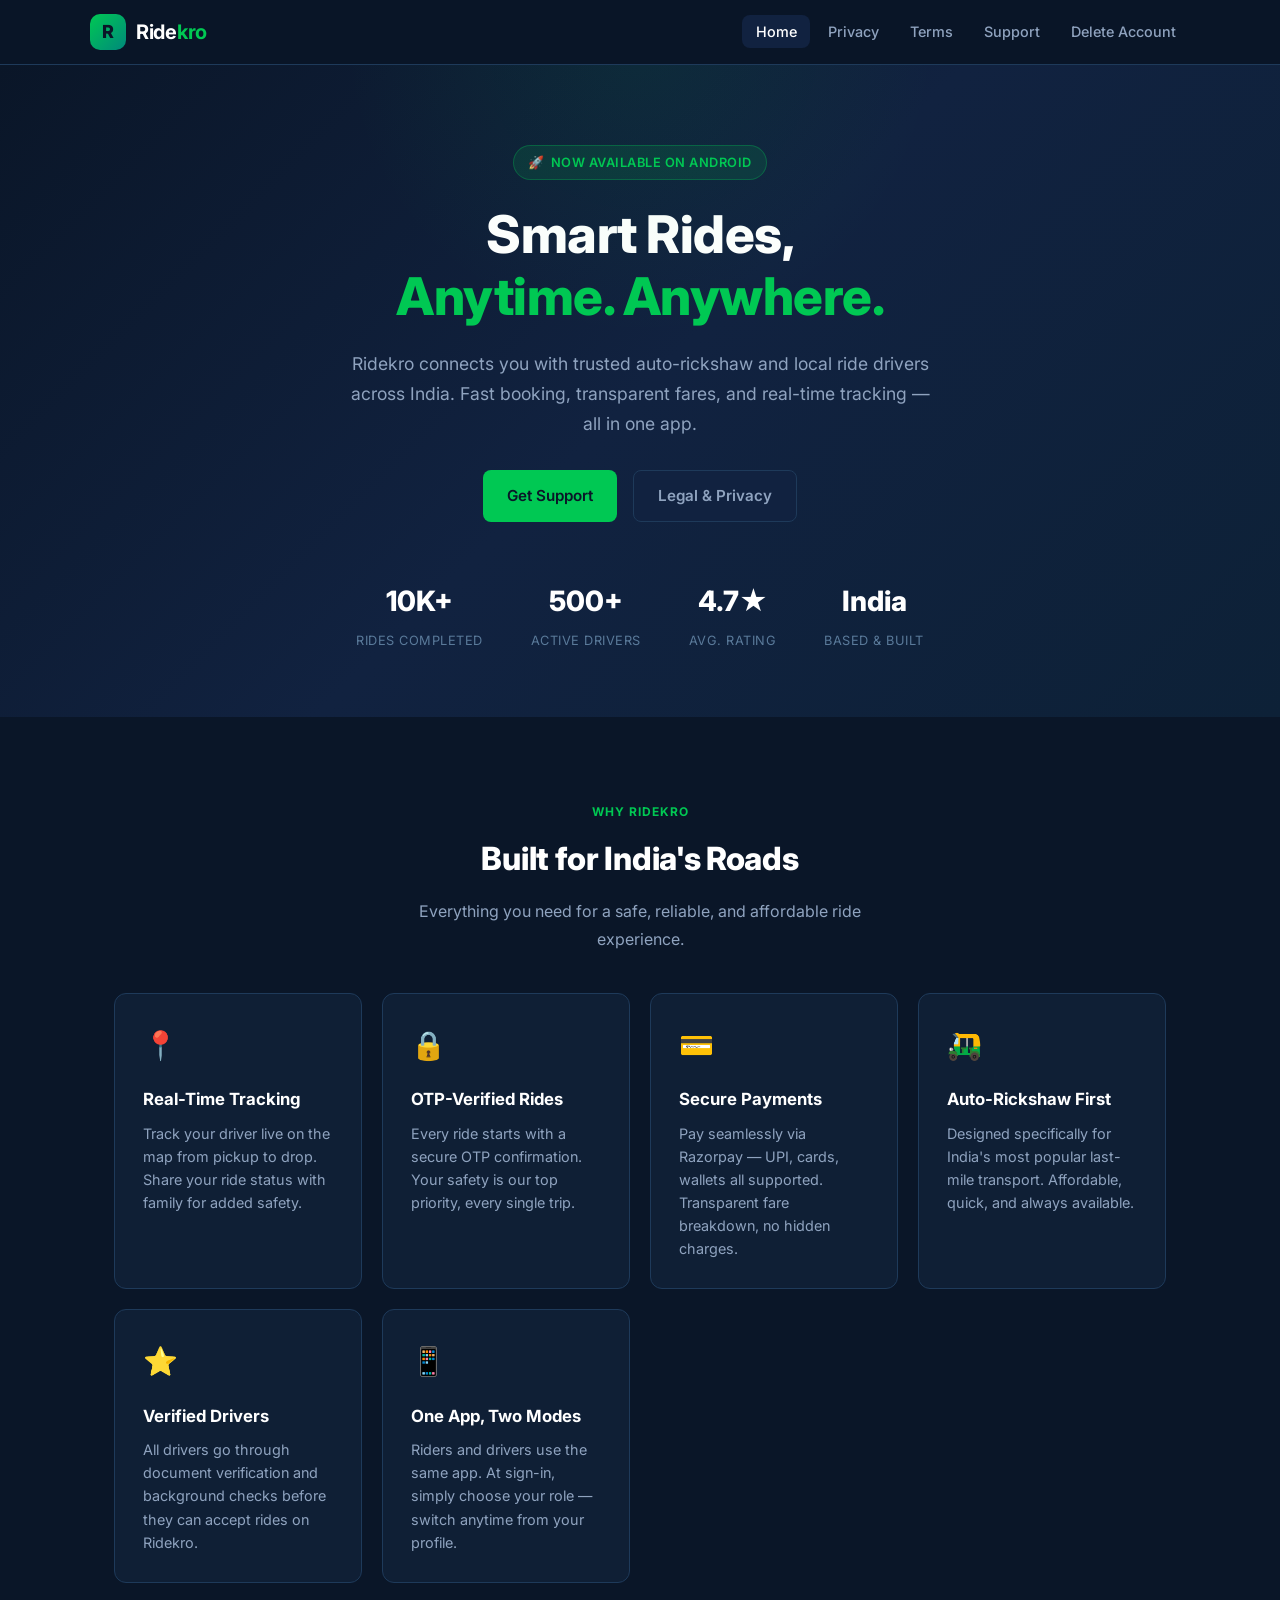
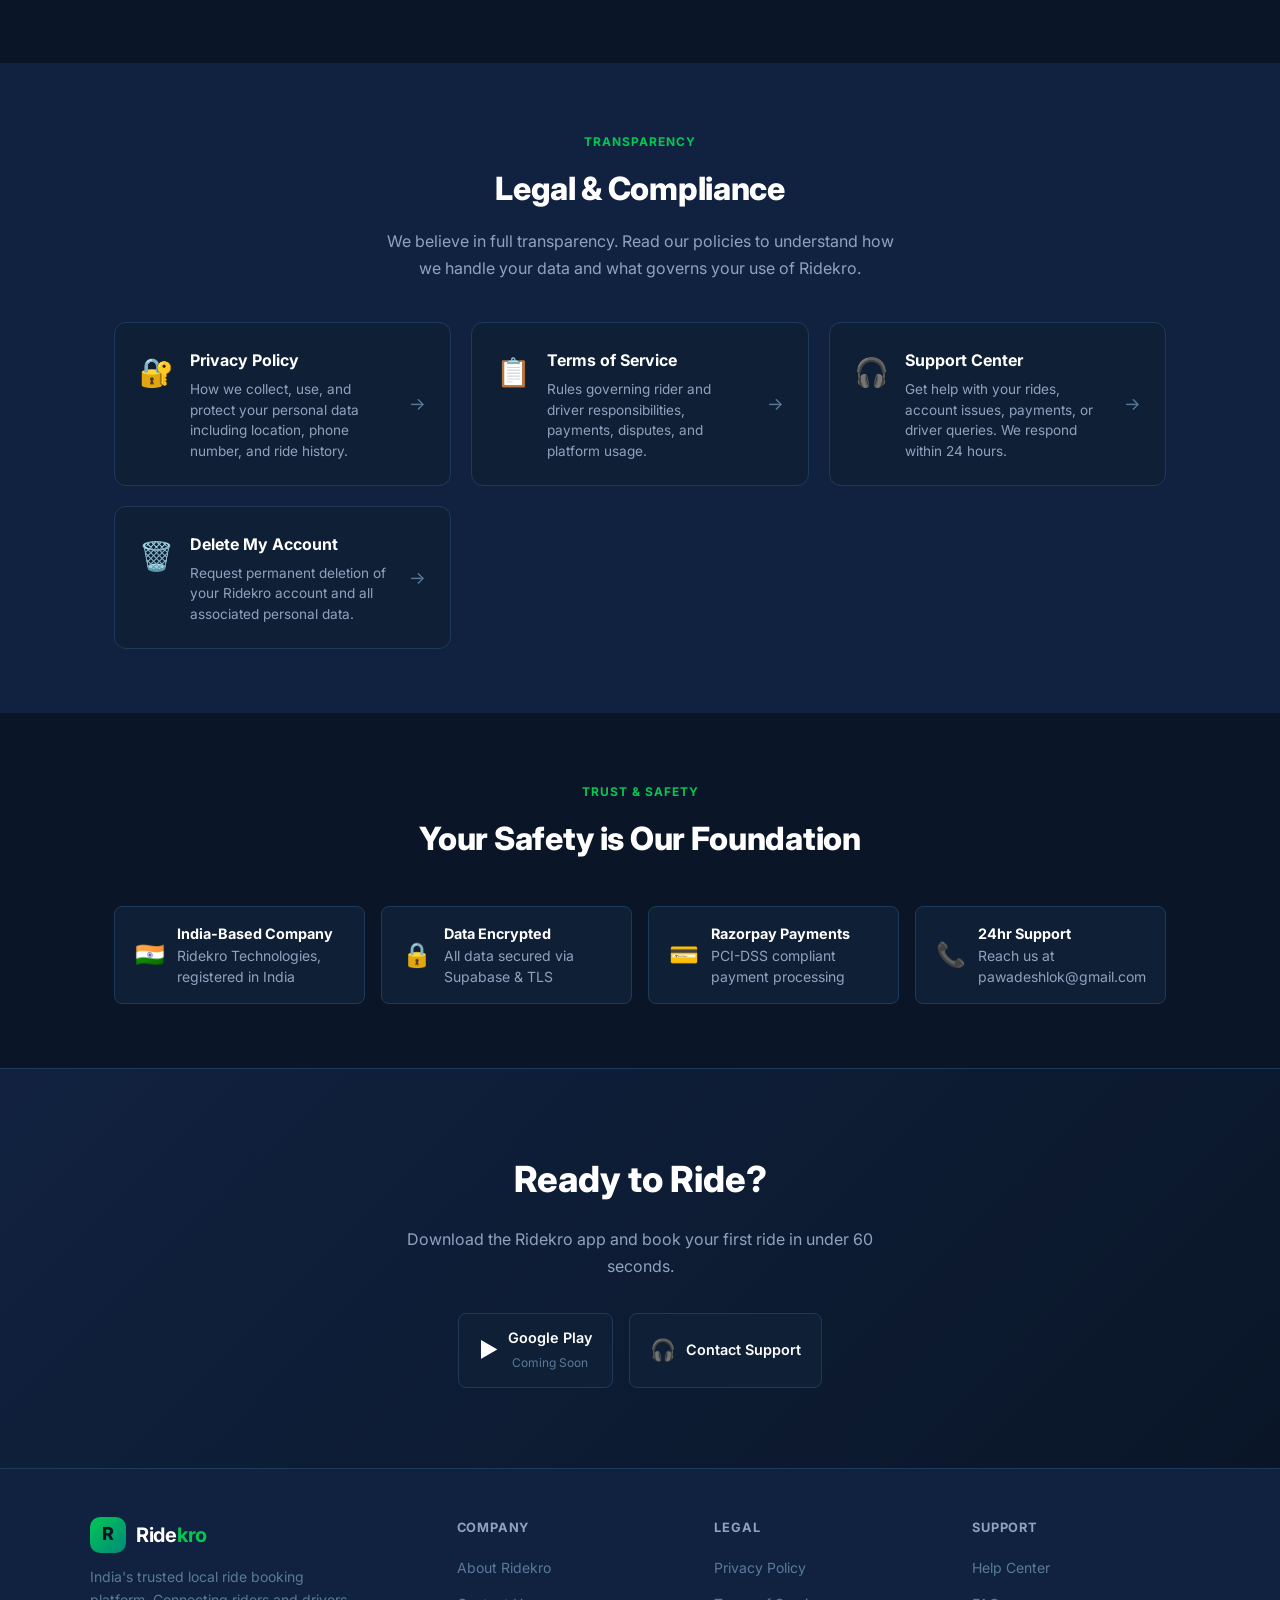
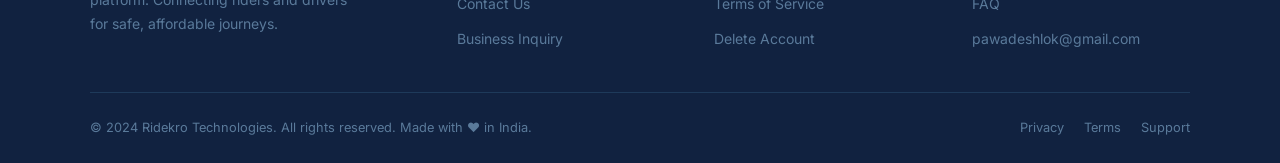
==== commit 1e25fc9a: "Revert "Changing UI according to design specifications"" ====
--- a/index.html
+++ b/index.html
@@ -9,6 +9,7 @@
   <meta name="robots" content="index, follow" />
   <meta name="author" content="Ridekro Technologies" />
 
+  <!-- Open Graph -->
   <meta property="og:type" content="website" />
   <meta property="og:title" content="Ridekro – Smart Rides, Anytime" />
   <meta property="og:description" content="India's trusted local ride booking platform. Book auto-rickshaws and local rides instantly." />
@@ -16,6 +17,7 @@
   <meta property="og:site_name" content="Ridekro" />
   <meta property="og:image" content="https://ridekro.in/og-image.png" />
 
+  <!-- Twitter Card -->
   <meta name="twitter:card" content="summary_large_image" />
   <meta name="twitter:title" content="Ridekro – Smart Rides, Anytime" />
   <meta name="twitter:description" content="India's trusted local ride booking platform." />
@@ -24,494 +26,192 @@
   <link rel="stylesheet" href="style.css" />
   <link rel="preconnect" href="https://fonts.googleapis.com" />
   <link rel="preconnect" href="https://fonts.gstatic.com" crossorigin />
-  <link href="https://fonts.googleapis.com/css2?family=Bebas+Neue&family=Inter:wght@400;500;600;700;800&display=swap" rel="stylesheet" />
+  <link href="https://fonts.googleapis.com/css2?family=Inter:wght@400;500;600;700;800&display=swap" rel="stylesheet" />
 
   <style>
-    .hero .container,
-    .app-cta-section .container {
-      position: relative;
-      z-index: 1;
-    }
-
-    .hero-shell {
-      display: grid;
-      grid-template-columns: minmax(0, 3fr) minmax(320px, 2fr);
-      gap: 2rem;
-      align-items: end;
-    }
-
-    .hero-copy {
-      max-width: 680px;
-    }
-
+    /* Index-specific styles */
     .hero-cta-group {
       display: flex;
+      gap: 1rem;
+      justify-content: center;
       flex-wrap: wrap;
-      gap: 0.85rem;
-      margin-top: 1.75rem;
+      margin-top: 2rem;
     }
 
     .hero-stats {
-      display: grid;
-      grid-template-columns: repeat(4, minmax(0, 1fr));
-      gap: 0.75rem;
-      margin-top: 2rem;
+      display: flex;
+      justify-content: center;
+      gap: 3rem;
+      margin-top: 3.5rem;
+      flex-wrap: wrap;
     }
 
     .stat-item {
-      background: rgba(255, 255, 255, 0.1);
-      border: 1px solid rgba(255, 255, 255, 0.14);
-      padding: 1rem;
-    }
-
-    .stat-num {
+      text-align: center;
+    }
+
+    .stat-item .stat-num {
+      font-size: 1.75rem;
+      font-weight: 800;
+      color: var(--white);
       display: block;
-      color: var(--white);
-      font-size: 1.35rem;
-      font-weight: 700;
-      margin-bottom: 0.2rem;
-    }
-
-    .stat-label {
-      color: rgba(255,255,255,0.72);
-      font-size: 0.76rem;
+    }
+
+    .stat-item .stat-label {
+      font-size: 0.8rem;
+      color: var(--text-muted);
       text-transform: uppercase;
-      letter-spacing: 0.08em;
-    }
-
-    .hero-stage {
-      display: grid;
-      gap: 0.75rem;
-    }
-
-    .campaign-panel {
-      position: relative;
-      min-height: 520px;
+      letter-spacing: 0.5px;
+    }
+
+    .features-section {
+      padding: 5rem 1.5rem;
+    }
+
+    .legal-links-section {
+      padding: 4rem 1.5rem;
+      background: var(--navy-light);
+    }
+
+    .legal-link-card {
+      background: var(--card-bg);
+      border: 1px solid var(--border);
+      border-radius: var(--radius);
       padding: 1.5rem;
       display: flex;
-      flex-direction: column;
-      justify-content: space-between;
-      overflow: hidden;
-      background:
-        linear-gradient(145deg, rgba(255,255,255,0.14), rgba(255,255,255,0.02)),
-        radial-gradient(circle at top, rgba(255,255,255,0.26), transparent 35%),
-        linear-gradient(160deg, #363638 0%, #1a1a1c 55%, #111111 100%);
-      border: 1px solid rgba(255,255,255,0.16);
-    }
-
-    .campaign-panel::before,
-    .campaign-panel::after {
-      content: '';
-      position: absolute;
-      border-radius: 999px;
-      pointer-events: none;
-    }
-
-    .campaign-panel::before {
-      width: 340px;
-      height: 340px;
-      right: -90px;
-      top: -80px;
-      background: radial-gradient(circle, rgba(255,255,255,0.24), transparent 65%);
-    }
-
-    .campaign-panel::after {
-      width: 240px;
-      height: 240px;
-      left: -40px;
-      bottom: -110px;
-      background: radial-gradient(circle, rgba(255,255,255,0.12), transparent 70%);
-    }
-
-    .campaign-label,
-    .campaign-footnote {
-      position: relative;
-      z-index: 1;
-    }
-
-    .campaign-label {
-      display: inline-flex;
-      width: fit-content;
-      min-height: 32px;
-      padding: 0.3rem 0.8rem;
-      border-radius: 999px;
-      background: rgba(255,255,255,0.14);
+      align-items: flex-start;
+      gap: 1rem;
+      text-decoration: none;
+      transition: var(--transition);
+    }
+
+    .legal-link-card:hover {
+      border-color: rgba(0, 200, 83, 0.35);
+      transform: translateY(-2px);
+      box-shadow: var(--shadow);
+      text-decoration: none;
+    }
+
+    .legal-link-card .llc-icon {
+      font-size: 1.75rem;
+      flex-shrink: 0;
+      margin-top: 2px;
+    }
+
+    .legal-link-card .llc-body h3 {
+      font-size: 1rem;
+      font-weight: 700;
       color: var(--white);
-      font-size: 0.72rem;
-      font-weight: 600;
-      letter-spacing: 0.08em;
-      text-transform: uppercase;
-    }
-
-    .campaign-headline {
-      position: relative;
-      z-index: 1;
-      font-family: var(--font-display);
-      font-size: clamp(3rem, 10vw, 5.75rem);
-      line-height: 0.95;
-      text-transform: uppercase;
+      margin-bottom: 0.3rem;
+    }
+
+    .legal-link-card .llc-body p {
+      font-size: 0.85rem;
+      color: var(--text-secondary);
+      line-height: 1.5;
+    }
+
+    .legal-link-card .llc-arrow {
+      margin-left: auto;
+      color: var(--text-muted);
+      font-size: 1.1rem;
+      flex-shrink: 0;
+      align-self: center;
+      transition: var(--transition);
+    }
+
+    .legal-link-card:hover .llc-arrow {
+      color: var(--green);
+      transform: translateX(3px);
+    }
+
+    .trust-section {
+      padding: 4rem 1.5rem;
+    }
+
+    .trust-badge {
+      display: flex;
+      align-items: center;
+      gap: 0.75rem;
+      background: var(--card-bg);
+      border: 1px solid var(--border);
+      border-radius: var(--radius-sm);
+      padding: 1rem 1.25rem;
+    }
+
+    .trust-badge .tb-icon {
+      font-size: 1.5rem;
+      flex-shrink: 0;
+    }
+
+    .trust-badge .tb-text {
+      font-size: 0.875rem;
+      color: var(--text-secondary);
+      line-height: 1.5;
+    }
+
+    .trust-badge .tb-text strong {
       color: var(--white);
-      max-width: 320px;
-      margin-top: auto;
-    }
-
-    .campaign-footnote {
-      display: flex;
-      flex-wrap: wrap;
-      align-items: center;
-      gap: 0.8rem;
-      color: rgba(255,255,255,0.76);
-      font-size: 0.88rem;
-    }
-
-    .campaign-footnote .btn {
-      width: auto;
-    }
-
-    .hero-rail {
-      display: grid;
-      grid-template-columns: repeat(2, minmax(0, 1fr));
-      gap: 0.75rem;
-    }
-
-    .hero-rail-card {
-      background: var(--soft-cloud);
-      border: 1px solid rgba(255,255,255,0.12);
-      padding: 1rem;
-      min-height: 156px;
-      display: flex;
-      flex-direction: column;
-      justify-content: flex-end;
-    }
-
-    .hero-rail-card strong {
       display: block;
-      font-size: 1rem;
-      color: var(--ink);
-      margin-bottom: 0.35rem;
-    }
-
-    .hero-rail-card span {
+      font-size: 0.9rem;
+    }
+
+    .app-cta-section {
+      padding: 5rem 1.5rem;
+      text-align: center;
+      background: linear-gradient(135deg, var(--navy-light) 0%, var(--navy) 100%);
+      border-top: 1px solid var(--border);
+    }
+
+    .app-cta-section h2 {
+      font-size: clamp(1.5rem, 3vw, 2.25rem);
+      font-weight: 800;
+      color: var(--white);
+      margin-bottom: 1rem;
+    }
+
+    .app-cta-section p {
       color: var(--text-secondary);
-      font-size: 0.9rem;
-      line-height: 1.55;
-    }
-
-    .feature-grid,
-    .legal-grid,
-    .trust-grid {
-      display: grid;
-      gap: 1rem;
-    }
-
-    .feature-grid {
-      grid-template-columns: repeat(3, minmax(0, 1fr));
-    }
-
-    .legal-grid {
-      grid-template-columns: repeat(2, minmax(0, 1fr));
-    }
-
-    .trust-grid {
-      grid-template-columns: repeat(4, minmax(0, 1fr));
-    }
-
-    .feature-card,
-    .legal-link-card,
-    .trust-panel {
-      position: relative;
-      overflow: hidden;
-    }
-
-    .feature-card {
-      background: var(--canvas);
-      border: 1px solid var(--hairline-soft);
-      padding: 1rem;
-    }
-
-    .feature-media,
-    .trust-media {
-      background: var(--soft-cloud);
-      min-height: 240px;
-      margin-bottom: 1rem;
-      position: relative;
-      overflow: hidden;
-    }
-
-    .feature-media::before,
-    .feature-media::after,
-    .trust-media::before,
-    .trust-media::after {
-      content: '';
-      position: absolute;
-      pointer-events: none;
-    }
-
-    .feature-media::before {
-      inset: 14% 18% auto auto;
-      width: 180px;
-      height: 180px;
-      border-radius: 50%;
-      background: radial-gradient(circle, rgba(17,17,17,0.18), transparent 68%);
-    }
-
-    .feature-media::after {
-      inset: auto auto 16% 8%;
-      width: 220px;
-      height: 80px;
-      background: linear-gradient(90deg, rgba(17,17,17,0.08), transparent 88%);
-      transform: rotate(-12deg);
-    }
-
-    .feature-media[data-tone="dark"] {
-      background: linear-gradient(160deg, var(--charcoal) 0%, var(--ink) 100%);
-    }
-
-    .feature-media[data-tone="dark"]::before,
-    .feature-media[data-tone="dark"]::after {
-      opacity: 0.5;
-      background: radial-gradient(circle, rgba(255,255,255,0.22), transparent 70%);
-    }
-
-    .feature-kicker,
-    .trust-kicker {
-      display: inline-flex;
-      min-height: 30px;
-      padding: 0.25rem 0.75rem;
-      border-radius: 999px;
-      background: var(--soft-cloud);
-      color: var(--ink);
-      font-size: 0.72rem;
-      font-weight: 700;
-      letter-spacing: 0.08em;
-      text-transform: uppercase;
-      margin-bottom: 0.8rem;
-    }
-
-    .feature-card h3 {
-      font-size: 1.1rem;
-      font-weight: 600;
-      margin-bottom: 0.4rem;
-      color: var(--ink);
-    }
-
-    .feature-card p {
-      color: var(--text-secondary);
-      font-size: 0.95rem;
-      line-height: 1.6;
-    }
-
-    .feature-meta {
-      margin-top: 1rem;
-      color: var(--mute);
-      font-size: 0.82rem;
-      text-transform: uppercase;
-      letter-spacing: 0.08em;
-    }
-
-    .section-header.product-tone {
-      display: grid;
-      grid-template-columns: minmax(0, 1fr) auto;
-      gap: 1rem;
-      align-items: end;
-    }
-
-    .section-header.product-tone .btn {
-      width: auto;
-    }
-
-    .legal-link-card {
-      min-height: 320px;
-      padding: 1rem;
-      grid-template-columns: 1fr;
-      gap: 0;
-    }
-
-    .legal-link-card .llc-icon {
-      width: 100%;
-      min-height: 190px;
-      margin-bottom: 1rem;
-      background: var(--soft-cloud);
-      font-size: 2rem;
-      align-items: flex-start;
-      justify-content: flex-end;
-      padding: 1rem;
-    }
-
-    .legal-link-card .llc-body {
-      display: grid;
-      gap: 0.4rem;
-    }
-
-    .legal-link-card .llc-meta {
-      color: var(--mute);
-      font-size: 0.75rem;
-      font-weight: 700;
-      text-transform: uppercase;
-      letter-spacing: 0.08em;
-      margin-bottom: 0.4rem;
-    }
-
-    .legal-link-card .llc-arrow {
-      margin-top: 1rem;
-      align-self: end;
-      justify-self: start;
-      display: inline-flex;
-      min-height: 40px;
-      padding: 0.45rem 1rem;
-      border-radius: 999px;
-      background: var(--ink);
-      color: var(--white);
-    }
-
-    .trust-panel {
-      background: var(--canvas);
-      border: 1px solid var(--hairline-soft);
-      padding: 1rem;
-    }
-
-    .trust-media {
-      min-height: 180px;
-      margin-bottom: 1rem;
-      background: linear-gradient(160deg, var(--charcoal) 0%, var(--ink) 100%);
-    }
-
-    .trust-media::before {
-      inset: 18px;
-      border: 1px solid rgba(255,255,255,0.1);
-    }
-
-    .trust-media::after {
-      width: 160px;
-      height: 160px;
-      right: -30px;
-      bottom: -40px;
-      border-radius: 50%;
-      background: radial-gradient(circle, rgba(255,255,255,0.2), transparent 65%);
-    }
-
-    .trust-panel h3 {
-      font-size: 1rem;
-      font-weight: 600;
-      color: var(--ink);
-      margin-bottom: 0.4rem;
-    }
-
-    .trust-panel p {
-      color: var(--text-secondary);
-      font-size: 0.93rem;
-      line-height: 1.6;
-    }
-
-    .app-cta-section {
-      background: var(--ink);
-      color: var(--white);
-    }
-
-    .app-cta-shell {
-      display: grid;
-      grid-template-columns: minmax(0, 1fr) auto;
-      gap: 1.5rem;
-      align-items: center;
-    }
-
-    .app-cta-section h2 {
-      font-family: var(--font-display);
-      text-transform: uppercase;
-      letter-spacing: 0.03em;
-      line-height: 0.95;
-      font-size: clamp(3rem, 10vw, 5rem);
-      margin-bottom: 0.5rem;
-    }
-
-    .app-cta-section p {
-      max-width: 560px;
-      color: rgba(255,255,255,0.74);
-      font-size: 1rem;
+      max-width: 480px;
+      margin: 0 auto 2rem;
     }
 
     .store-badges {
       display: flex;
+      gap: 1rem;
+      justify-content: center;
       flex-wrap: wrap;
-      gap: 0.85rem;
-      justify-content: flex-end;
     }
 
     .store-badge {
       display: inline-flex;
       align-items: center;
-      gap: 0.75rem;
-      min-height: 48px;
-      padding: 0.7rem 1.2rem;
-      border-radius: 999px;
-      background: var(--white);
-      color: var(--ink);
+      gap: 0.6rem;
+      background: var(--card-bg);
+      border: 1.5px solid var(--border);
+      border-radius: var(--radius-sm);
+      padding: 0.75rem 1.25rem;
+      color: var(--white);
+      font-size: 0.9rem;
+      font-weight: 600;
       text-decoration: none;
-      font-weight: 600;
+      transition: var(--transition);
     }
 
     .store-badge:hover {
+      border-color: var(--green);
+      color: var(--green);
       text-decoration: none;
-      background: var(--soft-cloud);
     }
 
     .store-badge .sb-icon {
-      font-size: 1.15rem;
-    }
-
-    @media (max-width: 1100px) {
-      .hero-shell,
-      .app-cta-shell,
-      .section-header.product-tone {
-        grid-template-columns: 1fr;
-      }
-
-      .store-badges {
-        justify-content: flex-start;
-      }
-    }
-
-    @media (max-width: 960px) {
-      .feature-grid,
-      .trust-grid {
-        grid-template-columns: repeat(2, minmax(0, 1fr));
-      }
-
-      .hero-stats {
-        grid-template-columns: repeat(2, minmax(0, 1fr));
-      }
-    }
-
-    @media (max-width: 768px) {
-      .legal-grid,
-      .feature-grid,
-      .trust-grid,
-      .hero-rail {
-        grid-template-columns: 1fr;
-      }
-
-      .campaign-panel {
-        min-height: 420px;
-      }
-    }
-
-    @media (max-width: 480px) {
-      .hero-cta-group,
-      .store-badges {
-        flex-direction: column;
-      }
-
-      .campaign-panel,
-      .feature-media,
-      .trust-media,
-      .legal-link-card .llc-icon {
-        min-height: 180px;
-      }
+      font-size: 1.3rem;
     }
   </style>
 </head>
 <body>
 
+  <!-- NAVBAR -->
   <nav class="navbar" role="navigation" aria-label="Main navigation">
     <div class="nav-inner">
       <a href="index.html" class="nav-logo" aria-label="Ridekro Home">
@@ -538,215 +238,191 @@
     </div>
   </nav>
 
+  <!-- HERO -->
   <section class="hero" aria-labelledby="hero-heading">
     <div class="container">
-      <div class="hero-shell">
-        <div class="hero-copy">
-          <div class="hero-badge">
-            Android live · Legal pages ready
-          </div>
-          <h1 id="hero-heading">
-            Move with<br /><span class="highlight">total clarity</span>
-          </h1>
-          <p>
-            Ridekro brings India's local rides into a cleaner, faster experience — transparent fares,
-            verified drivers, secure payments, and a legal hub that stays as clear as the product itself.
-          </p>
-          <div class="hero-cta-group">
-            <a href="support.html" class="btn btn-primary">Get support</a>
-            <a href="privacy-policy.html" class="btn btn-ghost">Read privacy policy</a>
-          </div>
-          <div class="hero-stats" role="list" aria-label="Platform statistics">
-            <div class="stat-item" role="listitem">
-              <span class="stat-num">10K+</span>
-              <span class="stat-label">Rides completed</span>
-            </div>
-            <div class="stat-item" role="listitem">
-              <span class="stat-num">500+</span>
-              <span class="stat-label">Active drivers</span>
-            </div>
-            <div class="stat-item" role="listitem">
-              <span class="stat-num">4.7★</span>
-              <span class="stat-label">Average rating</span>
-            </div>
-            <div class="stat-item" role="listitem">
-              <span class="stat-num">24h</span>
-              <span class="stat-label">Support response</span>
-            </div>
-          </div>
-        </div>
-
-        <div class="hero-stage" aria-label="Ridekro highlights">
-          <article class="campaign-panel">
-            <span class="campaign-label">Campaign tile</span>
-            <div class="campaign-headline">Book bold. Ride local.</div>
-            <div class="campaign-footnote">
-              <span>Built for auto-rickshaws, city commutes, and fast everyday rides.</span>
-              <a href="terms.html" class="btn btn-ghost">See terms</a>
-            </div>
-          </article>
-          <div class="hero-rail">
-            <div class="hero-rail-card">
-              <strong>Transparent pricing</strong>
-              <span>Every payment flow is clear, protected, and powered through Razorpay.</span>
-            </div>
-            <div class="hero-rail-card">
-              <strong>Privacy first</strong>
-              <span>Location, identity, and ride data are handled with explicit disclosures.</span>
-            </div>
-          </div>
+      <div class="hero-badge" aria-label="Status">
+        <span>🚀</span> Now available on Android
+      </div>
+      <h1 id="hero-heading">
+        Smart Rides,<br /><span class="highlight">Anytime. Anywhere.</span>
+      </h1>
+      <p>
+        Ridekro connects you with trusted auto-rickshaw and local ride drivers across India.
+        Fast booking, transparent fares, and real-time tracking — all in one app.
+      </p>
+      <div class="hero-cta-group">
+        <a href="support.html" class="btn btn-primary">Get Support</a>
+        <a href="privacy-policy.html" class="btn btn-ghost">Legal &amp; Privacy</a>
+      </div>
+      <div class="hero-stats" role="list" aria-label="Platform statistics">
+        <div class="stat-item" role="listitem">
+          <span class="stat-num">10K+</span>
+          <span class="stat-label">Rides Completed</span>
+        </div>
+        <div class="stat-item" role="listitem">
+          <span class="stat-num">500+</span>
+          <span class="stat-label">Active Drivers</span>
+        </div>
+        <div class="stat-item" role="listitem">
+          <span class="stat-num">4.7★</span>
+          <span class="stat-label">Avg. Rating</span>
+        </div>
+        <div class="stat-item" role="listitem">
+          <span class="stat-num">India</span>
+          <span class="stat-label">Based &amp; Built</span>
         </div>
       </div>
     </div>
   </section>
 
+  <!-- FEATURES -->
   <section class="features-section" aria-labelledby="features-heading">
     <div class="container">
-      <div class="section-header product-tone">
-        <div>
-          <span class="section-label">Why Ridekro</span>
-          <h2 id="features-heading">Built like a product. Explained like a policy.</h2>
-          <p>We paired Ridekro's mobility experience with an editorial, high-contrast UI that keeps every action and disclosure easy to scan.</p>
-        </div>
-        <a href="support.html" class="btn btn-outline">Open support center</a>
-      </div>
-
-      <div class="feature-grid">
-        <article class="feature-card">
-          <div class="feature-media" data-tone="dark"></div>
-          <span class="feature-kicker">Tracking</span>
-          <h3>Live visibility from pickup to drop</h3>
-          <p>Track every ride in real time, share status with family, and keep key trip details visible throughout the journey.</p>
-          <div class="feature-meta">Real-time journey view</div>
-        </article>
-        <article class="feature-card">
-          <div class="feature-media"></div>
-          <span class="feature-kicker">Safety</span>
-          <h3>OTP confirmation and verified drivers</h3>
-          <p>Every trip starts with rider-driver confirmation, while verification checks add another layer of trust before the ride begins.</p>
-          <div class="feature-meta">Secure trip activation</div>
-        </article>
-        <article class="feature-card">
-          <div class="feature-media" data-tone="dark"></div>
-          <span class="feature-kicker">Payments</span>
-          <h3>Clean checkout with clear fare logic</h3>
-          <p>UPI, cards, and wallets are supported through Razorpay, with fare transparency and no confusing UI chrome in the way.</p>
-          <div class="feature-meta">Razorpay powered flows</div>
-        </article>
+      <div class="section-header">
+        <span class="section-label">Why Ridekro</span>
+        <h2 id="features-heading">Built for India's Roads</h2>
+        <p>Everything you need for a safe, reliable, and affordable ride experience.</p>
+      </div>
+      <div class="grid-3">
+        <div class="card">
+          <div class="card-icon" aria-hidden="true">📍</div>
+          <h3>Real-Time Tracking</h3>
+          <p>Track your driver live on the map from pickup to drop. Share your ride status with family for added safety.</p>
+        </div>
+        <div class="card">
+          <div class="card-icon" aria-hidden="true">🔒</div>
+          <h3>OTP-Verified Rides</h3>
+          <p>Every ride starts with a secure OTP confirmation. Your safety is our top priority, every single trip.</p>
+        </div>
+        <div class="card">
+          <div class="card-icon" aria-hidden="true">💳</div>
+          <h3>Secure Payments</h3>
+          <p>Pay seamlessly via Razorpay — UPI, cards, wallets all supported. Transparent fare breakdown, no hidden charges.</p>
+        </div>
+        <div class="card">
+          <div class="card-icon" aria-hidden="true">🛺</div>
+          <h3>Auto-Rickshaw First</h3>
+          <p>Designed specifically for India's most popular last-mile transport. Affordable, quick, and always available.</p>
+        </div>
+        <div class="card">
+          <div class="card-icon" aria-hidden="true">⭐</div>
+          <h3>Verified Drivers</h3>
+          <p>All drivers go through document verification and background checks before they can accept rides on Ridekro.</p>
+        </div>
+        <div class="card">
+          <div class="card-icon" aria-hidden="true">📱</div>
+          <h3>One App, Two Modes</h3>
+          <p>Riders and drivers use the same app. At sign-in, simply choose your role — switch anytime from your profile.</p>
+        </div>
       </div>
     </div>
   </section>
 
+  <!-- LEGAL LINKS -->
   <section class="legal-links-section" aria-labelledby="legal-heading">
     <div class="container">
       <div class="section-header">
-        <span class="section-label">Legal essentials</span>
-        <h2 id="legal-heading">Every important page, surfaced like a product card.</h2>
-        <p>The new UI keeps your key legal and support journeys in one sharp, fast-scanning layout.</p>
-      </div>
-
-      <div class="legal-grid">
+        <span class="section-label">Transparency</span>
+        <h2 id="legal-heading">Legal &amp; Compliance</h2>
+        <p>We believe in full transparency. Read our policies to understand how we handle your data and what governs your use of Ridekro.</p>
+      </div>
+      <div class="grid-2">
         <a href="privacy-policy.html" class="legal-link-card" aria-label="Read Privacy Policy">
           <div class="llc-icon" aria-hidden="true">🔐</div>
           <div class="llc-body">
-            <div class="llc-meta">Privacy</div>
             <h3>Privacy Policy</h3>
-            <p>See exactly how Ridekro collects, uses, stores, and protects personal, payment, and ride data.</p>
-          </div>
-          <span class="llc-arrow">Open</span>
-        </a>
-
+            <p>How we collect, use, and protect your personal data including location, phone number, and ride history.</p>
+          </div>
+          <span class="llc-arrow" aria-hidden="true">→</span>
+        </a>
         <a href="terms.html" class="legal-link-card" aria-label="Read Terms of Service">
           <div class="llc-icon" aria-hidden="true">📋</div>
           <div class="llc-body">
-            <div class="llc-meta">Terms</div>
             <h3>Terms of Service</h3>
-            <p>Review the rules for riders, drivers, payments, disputes, platform access, and service responsibilities.</p>
-          </div>
-          <span class="llc-arrow">Open</span>
-        </a>
-
+            <p>Rules governing rider and driver responsibilities, payments, disputes, and platform usage.</p>
+          </div>
+          <span class="llc-arrow" aria-hidden="true">→</span>
+        </a>
         <a href="support.html" class="legal-link-card" aria-label="Go to Support">
           <div class="llc-icon" aria-hidden="true">🎧</div>
           <div class="llc-body">
-            <div class="llc-meta">Support</div>
             <h3>Support Center</h3>
-            <p>Get help with rides, payments, account issues, safety reports, and business inquiries in one place.</p>
-          </div>
-          <span class="llc-arrow">Open</span>
-        </a>
-
+            <p>Get help with your rides, account issues, payments, or driver queries. We respond within 24 hours.</p>
+          </div>
+          <span class="llc-arrow" aria-hidden="true">→</span>
+        </a>
         <a href="delete-account.html" class="legal-link-card" aria-label="Delete Account">
           <div class="llc-icon" aria-hidden="true">🗑️</div>
           <div class="llc-body">
-            <div class="llc-meta">Deletion</div>
             <h3>Delete My Account</h3>
-            <p>Request permanent account deletion, review retention windows, and use the ready-to-send email template.</p>
-          </div>
-          <span class="llc-arrow">Open</span>
+            <p>Request permanent deletion of your Ridekro account and all associated personal data.</p>
+          </div>
+          <span class="llc-arrow" aria-hidden="true">→</span>
         </a>
       </div>
     </div>
   </section>
 
+  <!-- TRUST SIGNALS -->
   <section class="trust-section" aria-labelledby="trust-heading">
     <div class="container">
       <div class="section-header">
-        <span class="section-label">Trust signals</span>
-        <h2 id="trust-heading">Low-noise chrome. High-confidence details.</h2>
-        <p>We moved the visual weight into contrast, spacing, and hierarchy so the trust story stays obvious.</p>
-      </div>
-
-      <div class="trust-grid">
-        <article class="trust-panel">
-          <div class="trust-media"></div>
-          <span class="trust-kicker">India</span>
-          <h3>Local-first platform</h3>
-          <p>Ridekro is built for Indian cities, local routes, and the auto-rickshaw journeys people use every day.</p>
-        </article>
-        <article class="trust-panel">
-          <div class="trust-media"></div>
-          <span class="trust-kicker">Security</span>
-          <h3>Encrypted data handling</h3>
-          <p>Supabase-backed flows and secure transport layers keep identity and trip information protected.</p>
-        </article>
-        <article class="trust-panel">
-          <div class="trust-media"></div>
-          <span class="trust-kicker">Payments</span>
-          <h3>Compliant checkout paths</h3>
-          <p>Payments are processed through trusted infrastructure with clear, documented responsibilities.</p>
-        </article>
-        <article class="trust-panel">
-          <div class="trust-media"></div>
-          <span class="trust-kicker">Help</span>
-          <h3>Fast support channels</h3>
-          <p>Critical issues are prioritized, standard requests are answered quickly, and deletion workflows are documented.</p>
-        </article>
+        <span class="section-label">Trust &amp; Safety</span>
+        <h2 id="trust-heading">Your Safety is Our Foundation</h2>
+      </div>
+      <div class="grid-4">
+        <div class="trust-badge">
+          <div class="tb-icon" aria-hidden="true">🇮🇳</div>
+          <div class="tb-text">
+            <strong>India-Based Company</strong>
+            Ridekro Technologies, registered in India
+          </div>
+        </div>
+        <div class="trust-badge">
+          <div class="tb-icon" aria-hidden="true">🔒</div>
+          <div class="tb-text">
+            <strong>Data Encrypted</strong>
+            All data secured via Supabase &amp; TLS
+          </div>
+        </div>
+        <div class="trust-badge">
+          <div class="tb-icon" aria-hidden="true">💳</div>
+          <div class="tb-text">
+            <strong>Razorpay Payments</strong>
+            PCI-DSS compliant payment processing
+          </div>
+        </div>
+        <div class="trust-badge">
+          <div class="tb-icon" aria-hidden="true">📞</div>
+          <div class="tb-text">
+            <strong>24hr Support</strong>
+            Reach us at pawadeshlok@gmail.com
+          </div>
+        </div>
       </div>
     </div>
   </section>
 
+  <!-- APP CTA -->
   <section class="app-cta-section" aria-labelledby="cta-heading">
     <div class="container">
-      <div class="app-cta-shell">
-        <div>
-          <h2 id="cta-heading">Ready to ride?</h2>
-          <p>Use the refreshed legal hub to review policies, then jump back into the app with confidence.</p>
-        </div>
-        <div class="store-badges">
-          <a href="#" class="store-badge" aria-label="Get it on Google Play">
-            <span class="sb-icon" aria-hidden="true">▶</span>
-            <span>Google Play · Coming soon</span>
-          </a>
-          <a href="support.html" class="store-badge" aria-label="Contact Support">
-            <span class="sb-icon" aria-hidden="true">✉</span>
-            <span>Contact support</span>
-          </a>
-        </div>
+      <h2 id="cta-heading">Ready to Ride?</h2>
+      <p>Download the Ridekro app and book your first ride in under 60 seconds.</p>
+      <div class="store-badges">
+        <a href="#" class="store-badge" aria-label="Get it on Google Play">
+          <span class="sb-icon" aria-hidden="true">▶</span>
+          <span>Google Play<br /><small style="font-weight:400;color:var(--text-muted)">Coming Soon</small></span>
+        </a>
+        <a href="support.html" class="store-badge" aria-label="Contact Support">
+          <span class="sb-icon" aria-hidden="true">🎧</span>
+          <span>Contact Support</span>
+        </a>
       </div>
     </div>
   </section>
 
+  <!-- FOOTER -->
   <footer class="footer" role="contentinfo">
     <div class="footer-inner">
       <div class="footer-top">
--- a/style.css
+++ b/style.css
@@ -3,30 +3,26 @@
    ============================================ */
 
 :root {
-  --ink: #111111;
-  --canvas: #ffffff;
-  --soft-cloud: #f5f5f5;
-  --charcoal: #39393b;
-  --ash: #4b4b4d;
-  --mute: #707072;
-  --stone: #9e9ea0;
-  --hairline: #cacacb;
-  --hairline-soft: #e5e5e5;
-  --sale: #d30005;
-  --success: #007d48;
+  --navy: #0a1628;
+  --navy-light: #112240;
+  --navy-mid: #1a3a5c;
+  --green: #00c853;
+  --green-light: #00e676;
+  --green-muted: #00c85320;
   --white: #ffffff;
-  --off-white: #f5f5f5;
-  --text-primary: #111111;
-  --text-secondary: #4b4b4d;
-  --text-dark: #111111;
-  --text-muted: #707072;
-  --shadow: none;
-  --shadow-sm: none;
-  --radius: 0px;
-  --radius-sm: 0px;
-  --transition: all 0.2s ease;
+  --off-white: #f4f7fb;
+  --text-primary: #e8edf5;
+  --text-secondary: #8fa3bf;
+  --text-dark: #1a2a3a;
+  --text-muted: #5a7a9a;
+  --border: #1e3a5a;
+  --card-bg: #0f1f35;
+  --shadow: 0 4px 24px rgba(0, 0, 0, 0.3);
+  --shadow-sm: 0 2px 8px rgba(0, 0, 0, 0.2);
+  --radius: 12px;
+  --radius-sm: 8px;
+  --transition: all 0.25s ease;
   --font: 'Inter', 'Segoe UI', system-ui, -apple-system, sans-serif;
-  --font-display: 'Bebas Neue', Impact, Haettenschweiler, 'Arial Narrow Bold', sans-serif;
 }
 
 *, *::before, *::after {
@@ -42,24 +38,20 @@
 
 body {
   font-family: var(--font);
-  background: var(--canvas);
+  background-color: var(--navy);
   color: var(--text-primary);
-  line-height: 1.6;
+  line-height: 1.7;
   -webkit-font-smoothing: antialiased;
 }
 
-img {
-  max-width: 100%;
-  display: block;
-}
-
 a {
-  color: var(--ink);
+  color: var(--green);
   text-decoration: none;
   transition: var(--transition);
 }
 
 a:hover {
+  color: var(--green-light);
   text-decoration: underline;
 }
 
@@ -71,105 +63,75 @@
   position: sticky;
   top: 0;
   z-index: 1000;
-  background: rgba(255, 255, 255, 0.96);
-  backdrop-filter: blur(14px);
-  -webkit-backdrop-filter: blur(14px);
-  box-shadow: inset 0 -1px 0 var(--hairline-soft);
+  background: rgba(10, 22, 40, 0.95);
+  backdrop-filter: blur(12px);
+  -webkit-backdrop-filter: blur(12px);
+  border-bottom: 1px solid var(--border);
   padding: 0 1.5rem;
 }
 
 .nav-inner {
-  max-width: 1440px;
+  max-width: 1100px;
   margin: 0 auto;
-  min-height: 64px;
   display: flex;
   align-items: center;
   justify-content: space-between;
-  gap: 1.25rem;
+  height: 64px;
 }
 
 .nav-logo {
-  display: inline-flex;
-  align-items: center;
-  gap: 0.75rem;
-  text-decoration: none;
+  display: flex;
+  align-items: center;
+  gap: 10px;
+  text-decoration: none;
+}
+
+.nav-logo-icon {
+  width: 36px;
+  height: 36px;
+  background: linear-gradient(135deg, var(--green), #00897b);
+  border-radius: 10px;
+  display: flex;
+  align-items: center;
+  justify-content: center;
+  font-size: 18px;
+  font-weight: 800;
+  color: var(--navy);
   flex-shrink: 0;
 }
 
-.nav-logo:hover {
-  text-decoration: none;
-}
-
-.nav-logo-icon {
-  width: 34px;
-  height: 34px;
-  background: var(--ink);
-  color: var(--canvas);
-  display: inline-flex;
-  align-items: center;
-  justify-content: center;
-  font-size: 1rem;
-  font-weight: 800;
-  border-radius: 50%;
-  flex-shrink: 0;
-}
-
 .nav-logo-text {
-  color: var(--ink);
-  font-size: 1.1rem;
+  font-size: 1.25rem;
   font-weight: 700;
-  letter-spacing: -0.02em;
+  color: var(--white);
+  letter-spacing: -0.3px;
 }
 
 .nav-logo-text span {
-  color: var(--mute);
+  color: var(--green);
 }
 
 .nav-links {
+  display: flex;
+  align-items: center;
+  gap: 0.25rem;
   list-style: none;
-  display: flex;
-  align-items: center;
-  justify-content: center;
-  gap: 0.25rem;
-  flex-wrap: wrap;
-}
-
-.nav-links a,
-.nav-mobile a {
-  position: relative;
-  display: inline-flex;
-  align-items: center;
-  min-height: 40px;
-  padding: 0.5rem 0.9rem;
-  color: var(--ink);
-  font-size: 0.95rem;
+}
+
+.nav-links a {
+  color: var(--text-secondary);
+  font-size: 0.9rem;
   font-weight: 500;
+  padding: 0.5rem 0.85rem;
+  border-radius: var(--radius-sm);
+  text-decoration: none;
+  transition: var(--transition);
 }
 
 .nav-links a:hover,
-.nav-mobile a:hover {
-  text-decoration: none;
-}
-
-.nav-links a::after,
-.nav-mobile a.active::after,
-.nav-links a.active::after {
-  content: '';
-  position: absolute;
-  left: 0.9rem;
-  right: 0.9rem;
-  bottom: 0.35rem;
-  height: 2px;
-  background: var(--ink);
-  transform: scaleX(0);
-  transform-origin: center;
-  transition: transform 0.2s ease;
-}
-
-.nav-links a:hover::after,
-.nav-links a.active::after,
-.nav-mobile a.active::after {
-  transform: scaleX(1);
+.nav-links a.active {
+  color: var(--white);
+  background: var(--navy-light);
 }
 
 .nav-hamburger {
@@ -186,323 +148,234 @@
   display: block;
   width: 24px;
   height: 2px;
-  background: var(--ink);
-  border-radius: 999px;
+  background: var(--text-secondary);
+  border-radius: 2px;
   transition: var(--transition);
 }
 
 .nav-mobile {
   display: none;
   flex-direction: column;
-  gap: 0.2rem;
-  padding: 0 0 1rem;
-  max-width: 1440px;
-  margin: 0 auto;
+  background: var(--navy-light);
+  border-top: 1px solid var(--border);
+  padding: 1rem 1.5rem;
+  gap: 0.25rem;
 }
 
 .nav-mobile.open {
   display: flex;
 }
 
-/* ============================================
-   HEROES
-   ============================================ */
-
-.hero,
-.page-hero {
+.nav-mobile a {
+  color: var(--text-secondary);
+  font-size: 0.95rem;
+  font-weight: 500;
+  padding: 0.6rem 0.75rem;
+  border-radius: var(--radius-sm);
+  text-decoration: none;
+  transition: var(--transition);
+}
+
+.nav-mobile a:hover {
+  color: var(--white);
+  background: var(--border);
+}
+
+/* ============================================
+   HERO SECTION
+   ============================================ */
+
+.hero {
+  background: linear-gradient(135deg, var(--navy) 0%, var(--navy-light) 50%, #0d2137 100%);
+  padding: 5rem 1.5rem 4rem;
+  text-align: center;
   position: relative;
   overflow: hidden;
 }
 
-.hero {
-  background:
-    linear-gradient(120deg, rgba(17, 17, 17, 0.82), rgba(17, 17, 17, 0.55)),
-    radial-gradient(circle at top right, rgba(255,255,255,0.18), transparent 35%),
-    linear-gradient(135deg, #1f1f21 0%, #111111 55%, #2f2f31 100%);
-  color: var(--canvas);
-  padding: 4.5rem 1.5rem 4rem;
-}
-
-.hero::before,
+.hero::before {
+  content: '';
+  position: absolute;
+  top: -50%;
+  left: 50%;
+  transform: translateX(-50%);
+  width: 600px;
+  height: 600px;
+  background: radial-gradient(circle, rgba(0, 200, 83, 0.08) 0%, transparent 70%);
+  pointer-events: none;
+}
+
+.hero-badge {
+  display: inline-flex;
+  align-items: center;
+  gap: 6px;
+  background: var(--green-muted);
+  border: 1px solid rgba(0, 200, 83, 0.3);
+  color: var(--green);
+  font-size: 0.8rem;
+  font-weight: 600;
+  padding: 0.35rem 0.9rem;
+  border-radius: 100px;
+  margin-bottom: 1.5rem;
+  letter-spacing: 0.5px;
+  text-transform: uppercase;
+}
+
+.hero h1 {
+  font-size: clamp(2rem, 5vw, 3.25rem);
+  font-weight: 800;
+  color: var(--white);
+  line-height: 1.2;
+  letter-spacing: -0.5px;
+  margin-bottom: 1.25rem;
+}
+
+.hero h1 .highlight {
+  color: var(--green);
+}
+
+.hero p {
+  font-size: 1.1rem;
+  color: var(--text-secondary);
+  max-width: 580px;
+  margin: 0 auto 2rem;
+  line-height: 1.7;
+}
+
+.hero-meta {
+  font-size: 0.85rem;
+  color: var(--text-muted);
+  margin-top: 1rem;
+}
+
+/* Page hero (for inner pages) */
+.page-hero {
+  background: linear-gradient(135deg, var(--navy) 0%, var(--navy-light) 100%);
+  padding: 3.5rem 1.5rem 3rem;
+  text-align: center;
+  border-bottom: 1px solid var(--border);
+  position: relative;
+  overflow: hidden;
+}
+
 .page-hero::before {
   content: '';
   position: absolute;
-  inset: 0;
-  background:
-    linear-gradient(90deg, transparent 0%, rgba(255,255,255,0.06) 50%, transparent 100%),
-    repeating-linear-gradient(120deg, rgba(255,255,255,0.05) 0 1px, transparent 1px 88px);
+  top: -30%;
+  right: -10%;
+  width: 400px;
+  height: 400px;
+  background: radial-gradient(circle, rgba(0, 200, 83, 0.06) 0%, transparent 70%);
   pointer-events: none;
 }
 
-.hero-badge,
+.page-hero-icon {
+  font-size: 2.5rem;
+  margin-bottom: 1rem;
+}
+
+.page-hero h1 {
+  font-size: clamp(1.75rem, 4vw, 2.5rem);
+  font-weight: 800;
+  color: var(--white);
+  margin-bottom: 0.75rem;
+  letter-spacing: -0.3px;
+}
+
+.page-hero p {
+  font-size: 1rem;
+  color: var(--text-secondary);
+  max-width: 520px;
+  margin: 0 auto;
+}
+
 .page-hero .last-updated {
-  display: inline-flex;
-  align-items: center;
-  gap: 0.5rem;
-  min-height: 40px;
-  padding: 0.35rem 1rem;
-  border-radius: 999px;
-  background: rgba(255,255,255,0.14);
-  color: var(--canvas);
+  display: inline-block;
+  margin-top: 1rem;
   font-size: 0.8rem;
-  font-weight: 600;
-  letter-spacing: 0.08em;
-  text-transform: uppercase;
-  border: 1px solid rgba(255,255,255,0.16);
-}
-
-.hero h1,
-.page-hero h1 {
-  font-family: var(--font-display);
-  text-transform: uppercase;
-  letter-spacing: 0.02em;
-  line-height: 1;
-}
-
-.hero h1 {
-  font-size: clamp(3.75rem, 12vw, 6.75rem);
-  margin: 1.2rem 0 1rem;
-}
-
-.hero h1 .highlight,
-.page-hero h1 .highlight {
-  color: var(--canvas);
-}
-
-.hero p,
-.page-hero p {
-  max-width: 640px;
-  color: rgba(255, 255, 255, 0.8);
-  font-size: 1rem;
-}
-
-.hero-meta {
-  color: rgba(255,255,255,0.74);
-  font-size: 0.85rem;
-  margin-top: 1rem;
-}
-
-.page-hero {
-  background:
-    linear-gradient(125deg, rgba(17, 17, 17, 0.92), rgba(17, 17, 17, 0.75)),
-    linear-gradient(135deg, #222224 0%, #111111 100%);
-  color: var(--canvas);
-  padding: 3.25rem 1.5rem 2.75rem;
-  border-bottom: 1px solid var(--hairline-soft);
-}
-
-.page-hero .container {
-  position: relative;
-  z-index: 1;
-}
-
-.page-hero-icon {
-  width: 56px;
-  height: 56px;
-  display: inline-flex;
-  align-items: center;
-  justify-content: center;
-  background: rgba(255,255,255,0.12);
-  border-radius: 50%;
-  font-size: 1.5rem;
+  color: var(--text-muted);
+  background: var(--navy-light);
+  padding: 0.3rem 0.8rem;
+  border-radius: 100px;
+  border: 1px solid var(--border);
+}
+
+/* ============================================
+   LAYOUT & CONTAINERS
+   ============================================ */
+
+.container {
+  max-width: 1100px;
+  margin: 0 auto;
+  padding: 0 1.5rem;
+}
+
+.content-wrap {
+  max-width: 820px;
+  margin: 0 auto;
+  padding: 3rem 1.5rem 4rem;
+}
+
+.section {
+  padding: 4rem 1.5rem;
+}
+
+.section-alt {
+  background: var(--navy-light);
+}
+
+/* ============================================
+   CARDS & GRIDS
+   ============================================ */
+
+.card {
+  background: var(--card-bg);
+  border: 1px solid var(--border);
+  border-radius: var(--radius);
+  padding: 1.75rem;
+  transition: var(--transition);
+}
+
+.card:hover {
+  border-color: rgba(0, 200, 83, 0.3);
+  transform: translateY(-2px);
+  box-shadow: var(--shadow);
+}
+
+.card-icon {
+  font-size: 1.75rem;
   margin-bottom: 1rem;
 }
 
-.page-hero h1 {
-  font-size: clamp(2.8rem, 8vw, 4.5rem);
-  margin-bottom: 0.75rem;
-}
-
-.page-hero .last-updated {
-  margin-top: 1rem;
-}
-
-/* ============================================
-   LAYOUT & CONTAINERS
-   ============================================ */
-
-.container,
-.footer-inner,
-.content-wrap {
-  width: min(100%, 1440px);
-  margin: 0 auto;
-}
-
-.container {
-  padding: 0 1.5rem;
-}
-
-.content-wrap {
-  padding: 2.5rem 1.5rem 4rem;
-  width: min(100%, 980px);
-}
-
-.section,
-.features-section,
-.legal-links-section,
-.trust-section,
-.app-cta-section {
-  padding: 3rem 1.5rem;
-}
-
-.section-alt,
-.legal-links-section {
-  background: var(--soft-cloud);
-}
-
-/* ============================================
-   CARDS & GRIDS
-   ============================================ */
-
-.grid-2,
-.grid-3,
-.grid-4,
-.support-grid,
-.business-section {
+.card h3 {
+  font-size: 1.05rem;
+  font-weight: 700;
+  color: var(--white);
+  margin-bottom: 0.5rem;
+}
+
+.card p {
+  font-size: 0.9rem;
+  color: var(--text-secondary);
+  line-height: 1.6;
+}
+
+.grid-2 {
   display: grid;
-  gap: 1.5rem;
-}
-
-.grid-2,
-.business-section {
-  grid-template-columns: repeat(2, minmax(0, 1fr));
-}
-
-.grid-3,
-.support-grid {
-  grid-template-columns: repeat(3, minmax(0, 1fr));
+  grid-template-columns: repeat(auto-fit, minmax(280px, 1fr));
+  gap: 1.25rem;
+}
+
+.grid-3 {
+  display: grid;
+  grid-template-columns: repeat(auto-fit, minmax(240px, 1fr));
+  gap: 1.25rem;
 }
 
 .grid-4 {
-  grid-template-columns: repeat(4, minmax(0, 1fr));
-}
-
-.card,
-.contact-card,
-.legal-link-card,
-.trust-badge,
-.issue-form,
-.delete-cta-box {
-  background: var(--canvas);
-  border: 1px solid var(--hairline-soft);
-  border-radius: 0;
-  box-shadow: none;
-}
-
-.card,
-.contact-card,
-.issue-form,
-.delete-cta-box {
-  padding: 1.5rem;
-}
-
-.card:hover,
-.contact-card:hover,
-.legal-link-card:hover {
-  transform: none;
-  box-shadow: none;
-}
-
-.card-icon,
-.contact-icon,
-.llc-icon,
-.tb-icon {
-  width: 72px;
-  height: 72px;
-  background: var(--soft-cloud);
-  display: inline-flex;
-  align-items: center;
-  justify-content: center;
-  font-size: 1.8rem;
-  margin-bottom: 1rem;
-}
-
-.card h3,
-.contact-card h3,
-.llc-body h3,
-.business-section h3,
-.delete-cta-box h3 {
-  font-size: 1.15rem;
-  font-weight: 600;
-  color: var(--ink);
-  margin-bottom: 0.55rem;
-}
-
-.card p,
-.contact-card p,
-.llc-body p,
-.business-section p,
-.delete-cta-box p,
-.tb-text,
-.issue-form p,
-.form-note {
-  color: var(--text-secondary);
-  font-size: 0.95rem;
-  line-height: 1.65;
-}
-
-.legal-link-card {
   display: grid;
-  grid-template-columns: auto 1fr auto;
-  gap: 1.25rem;
-  align-items: start;
-  padding: 1.5rem;
-  text-decoration: none;
-}
-
-.legal-link-card:hover {
-  text-decoration: none;
-}
-
-.legal-link-card .llc-icon,
-.trust-badge .tb-icon {
-  margin-bottom: 0;
-}
-
-.legal-link-card .llc-arrow {
-  color: var(--ink);
-  font-size: 1.05rem;
-  padding-top: 0.4rem;
-}
-
-.trust-badge {
-  display: grid;
-  grid-template-columns: auto 1fr;
+  grid-template-columns: repeat(auto-fit, minmax(200px, 1fr));
   gap: 1rem;
-  align-items: center;
-  padding: 1.25rem;
-}
-
-.trust-badge .tb-text strong {
-  display: block;
-  color: var(--ink);
-  margin-bottom: 0.25rem;
-  font-size: 0.95rem;
-}
-
-.support-grid,
-.business-section {
-  align-items: start;
-}
-
-.contact-card {
-  text-align: left;
-}
-
-.contact-card .response-time,
-.response-time,
-.tag {
-  display: inline-flex;
-  align-items: center;
-  justify-content: center;
-  min-height: 32px;
-  padding: 0.25rem 0.85rem;
-  border-radius: 999px;
-  background: var(--soft-cloud);
-  color: var(--ink);
-  font-size: 0.78rem;
-  font-weight: 600;
-  margin-top: 0.9rem;
 }
 
 /* ============================================
@@ -510,191 +383,96 @@
    ============================================ */
 
 .legal-section {
-  padding: 2rem 0;
-  border-bottom: 1px solid var(--hairline);
-}
-
-.legal-section:first-of-type {
-  padding-top: 0;
+  margin-bottom: 2.75rem;
+  padding-bottom: 2.75rem;
+  border-bottom: 1px solid var(--border);
 }
 
 .legal-section:last-child {
   border-bottom: none;
-  padding-bottom: 0;
+  margin-bottom: 0;
 }
 
 .legal-section h2 {
-  font-size: clamp(1.6rem, 4vw, 2rem);
-  font-weight: 600;
-  color: var(--ink);
+  font-size: 1.3rem;
+  font-weight: 700;
+  color: var(--white);
   margin-bottom: 1rem;
   display: flex;
   align-items: center;
-  gap: 0.75rem;
+  gap: 0.6rem;
 }
 
 .legal-section h2 .section-num {
-  width: 34px;
-  height: 34px;
   display: inline-flex;
   align-items: center;
   justify-content: center;
-  background: var(--soft-cloud);
-  color: var(--ink);
-  border-radius: 50%;
-  font-size: 0.9rem;
+  width: 28px;
+  height: 28px;
+  background: var(--green-muted);
+  border: 1px solid rgba(0, 200, 83, 0.3);
+  color: var(--green);
+  font-size: 0.75rem;
   font-weight: 700;
+  border-radius: 6px;
   flex-shrink: 0;
 }
 
 .legal-section h3 {
   font-size: 1rem;
   font-weight: 600;
-  color: var(--ink);
+  color: var(--text-primary);
   margin: 1.25rem 0 0.6rem;
 }
 
-.legal-section p,
+.legal-section p {
+  color: var(--text-secondary);
+  font-size: 0.95rem;
+  margin-bottom: 0.85rem;
+  line-height: 1.75;
+}
+
 .legal-section ul,
-.legal-section ol,
-.business-points,
-.issue-form ul {
-  color: var(--text-secondary);
-  font-size: 1rem;
+.legal-section ol {
+  color: var(--text-secondary);
+  font-size: 0.95rem;
+  padding-left: 1.5rem;
+  margin-bottom: 0.85rem;
+}
+
+.legal-section li {
+  margin-bottom: 0.45rem;
   line-height: 1.7;
 }
 
-.legal-section ul,
-.legal-section ol,
-.business-points,
-.issue-form ul {
-  padding-left: 1.25rem;
-  margin: 0.85rem 0;
-}
-
-.legal-section li,
-.business-points li,
-.issue-form li {
-  margin-bottom: 0.5rem;
-}
-
-.legal-section strong,
-.issue-form strong,
-.business-section strong,
-.warning-box strong,
-.highlight-box strong,
-.email-template .et-label {
-  color: var(--ink);
-}
-
-.highlight-box,
-.warning-box,
-.email-template {
-  background: var(--soft-cloud);
-  border: 1px solid var(--hairline-soft);
-  border-radius: 0;
+.legal-section strong {
+  color: var(--text-primary);
+  font-weight: 600;
+}
+
+.highlight-box {
+  background: var(--green-muted);
+  border: 1px solid rgba(0, 200, 83, 0.25);
+  border-left: 3px solid var(--green);
+  border-radius: var(--radius-sm);
   padding: 1rem 1.25rem;
   margin: 1rem 0;
+  font-size: 0.9rem;
+  color: var(--text-secondary);
+}
+
+.highlight-box strong {
+  color: var(--green);
 }
 
 .warning-box {
-  border-left: 3px solid var(--sale);
-}
-
-.highlight-box {
-  border-left: 3px solid var(--ink);
-  color: var(--text-secondary);
-}
-
-.email-template {
-  font-family: 'Courier New', monospace;
-  color: var(--text-secondary);
-  line-height: 1.8;
-}
-
-.retention-table {
-  width: 100%;
-  border-collapse: collapse;
-  margin-top: 1rem;
-  font-size: 0.92rem;
-}
-
-.retention-table th,
-.retention-table td {
-  border-bottom: 1px solid var(--hairline);
-  text-align: left;
-  vertical-align: top;
-  padding: 0.9rem 1rem;
-}
-
-.retention-table th {
-  background: var(--soft-cloud);
-  color: var(--ink);
-  font-size: 0.78rem;
-  font-weight: 700;
-  text-transform: uppercase;
-  letter-spacing: 0.08em;
-}
-
-.retention-table td {
-  color: var(--text-secondary);
-}
-
-.retention-table td:first-child {
-  color: var(--ink);
-  font-weight: 500;
-}
-
-.deleted-tag {
-  color: var(--sale);
-  font-weight: 600;
-}
-
-.retained-tag {
-  color: var(--text-secondary);
-  font-weight: 600;
-}
-
-.steps-list {
-  counter-reset: step-counter;
-  list-style: none;
-  display: grid;
-  gap: 1rem;
-  padding: 0;
-}
-
-.steps-list li {
-  counter-increment: step-counter;
-  display: grid;
-  grid-template-columns: auto 1fr;
-  gap: 1rem;
-  align-items: start;
-  padding: 1.25rem;
-  background: var(--canvas);
-  border: 1px solid var(--hairline-soft);
-}
-
-.steps-list li::before {
-  content: counter(step-counter);
-  width: 34px;
-  height: 34px;
-  border-radius: 50%;
-  background: var(--ink);
-  color: var(--canvas);
-  display: inline-flex;
-  align-items: center;
-  justify-content: center;
+  background: rgba(255, 152, 0, 0.08);
+  border: 1px solid rgba(255, 152, 0, 0.25);
+  border-left: 3px solid #ff9800;
+  border-radius: var(--radius-sm);
+  padding: 1rem 1.25rem;
+  margin: 1rem 0;
   font-size: 0.9rem;
-  font-weight: 700;
-}
-
-.steps-list li .step-content strong {
-  display: block;
-  margin-bottom: 0.25rem;
-  color: var(--ink);
-}
-
-.steps-list li .step-content span {
   color: var(--text-secondary);
 }
 
@@ -705,50 +483,52 @@
 .btn {
   display: inline-flex;
   align-items: center;
-  justify-content: center;
-  gap: 0.5rem;
-  min-height: 48px;
-  padding: 0.85rem 1.6rem;
-  border-radius: 999px;
+  gap: 8px;
+  padding: 0.75rem 1.5rem;
+  border-radius: var(--radius-sm);
   font-size: 0.95rem;
   font-weight: 600;
   cursor: pointer;
-  text-decoration: none;
-  border: 1px solid transparent;
-  transition: var(--transition);
-}
-
-.btn:hover {
-  text-decoration: none;
+  transition: var(--transition);
+  text-decoration: none;
+  border: none;
 }
 
 .btn-primary {
-  background: var(--ink);
-  color: var(--canvas);
+  background: var(--green);
+  color: var(--navy);
 }
 
 .btn-primary:hover {
-  opacity: 0.92;
+  background: var(--green-light);
+  color: var(--navy);
+  text-decoration: none;
+  transform: translateY(-1px);
+  box-shadow: 0 4px 16px rgba(0, 200, 83, 0.35);
 }
 
 .btn-outline {
-  background: var(--canvas);
-  color: var(--ink);
-  border-color: var(--ink);
+  background: transparent;
+  color: var(--green);
+  border: 1.5px solid var(--green);
 }
 
 .btn-outline:hover {
-  background: var(--soft-cloud);
+  background: var(--green-muted);
+  color: var(--green-light);
+  text-decoration: none;
 }
 
 .btn-ghost {
-  background: var(--soft-cloud);
-  color: var(--ink);
-  border-color: var(--soft-cloud);
+  background: var(--navy-light);
+  color: var(--text-secondary);
+  border: 1px solid var(--border);
 }
 
 .btn-ghost:hover {
-  background: var(--hairline-soft);
+  color: var(--white);
+  border-color: var(--text-muted);
+  text-decoration: none;
 }
 
 /* ============================================
@@ -756,106 +536,79 @@
    ============================================ */
 
 .section-header {
-  margin-bottom: 1.75rem;
+  text-align: center;
+  margin-bottom: 2.5rem;
 }
 
 .section-header h2 {
-  font-size: clamp(2rem, 5vw, 2.75rem);
-  line-height: 1.05;
-  font-weight: 600;
-  color: var(--ink);
-  margin-bottom: 0.65rem;
+  font-size: clamp(1.5rem, 3vw, 2rem);
+  font-weight: 800;
+  color: var(--white);
+  margin-bottom: 0.75rem;
+  letter-spacing: -0.3px;
 }
 
 .section-header p {
-  max-width: 620px;
-  color: var(--text-secondary);
   font-size: 1rem;
+  color: var(--text-secondary);
+  max-width: 520px;
+  margin: 0 auto;
 }
 
 .section-label {
   display: inline-block;
-  margin-bottom: 0.7rem;
-  color: var(--mute);
-  font-size: 0.78rem;
+  font-size: 0.75rem;
   font-weight: 700;
+  color: var(--green);
   text-transform: uppercase;
-  letter-spacing: 0.12em;
-}
-
-/* ============================================
-   FORMS / FAQ
-   ============================================ */
-
-.issue-form h3 {
-  margin-bottom: 0.5rem;
-}
-
-.form-group {
-  margin-top: 1rem;
-}
-
-.form-group label {
-  display: block;
-  margin-bottom: 0.45rem;
-  color: var(--ink);
-  font-size: 0.9rem;
-  font-weight: 600;
-}
-
-.form-group select,
-.form-group input,
-.form-group textarea {
-  width: 100%;
-  min-height: 48px;
-  padding: 0.85rem 1rem;
-  border: 1px solid var(--hairline);
-  border-radius: 24px;
-  background: var(--soft-cloud);
-  color: var(--ink);
-  font: inherit;
-}
-
-.form-group select:focus,
-.form-group input:focus,
-.form-group textarea:focus {
-  outline: 2px solid var(--ink);
-  outline-offset: 2px;
-  background: var(--canvas);
-}
-
-.form-note {
-  margin-top: 1rem;
-}
+  letter-spacing: 1px;
+  margin-bottom: 0.6rem;
+}
+
+/* ============================================
+   FAQ ACCORDION
+   ============================================ */
 
 .faq-item {
-  border-top: 1px solid var(--hairline);
-}
-
-.faq-item:last-child {
-  border-bottom: 1px solid var(--hairline);
+  background: var(--card-bg);
+  border: 1px solid var(--border);
+  border-radius: var(--radius-sm);
+  margin-bottom: 0.75rem;
+  overflow: hidden;
+  transition: var(--transition);
+}
+
+.faq-item:hover {
+  border-color: rgba(0, 200, 83, 0.25);
 }
 
 .faq-question {
   width: 100%;
   background: none;
   border: none;
-  padding: 1.35rem 0;
+  padding: 1.1rem 1.25rem;
   display: flex;
   align-items: center;
   justify-content: space-between;
-  gap: 1rem;
   cursor: pointer;
   text-align: left;
-  color: var(--ink);
-  font-size: 1rem;
+  color: var(--text-primary);
+  font-size: 0.95rem;
   font-weight: 600;
   font-family: var(--font);
+  gap: 1rem;
+  transition: var(--transition);
+}
+
+.faq-question:hover {
+  color: var(--white);
 }
 
 .faq-icon {
-  font-size: 1.2rem;
+  color: var(--green);
+  font-size: 1.1rem;
   flex-shrink: 0;
+  transition: transform 0.25s ease;
 }
 
 .faq-item.open .faq-icon {
@@ -864,10 +617,12 @@
 
 .faq-answer {
   display: none;
-  padding: 0 0 1.35rem;
-  color: var(--text-secondary);
-  font-size: 0.96rem;
+  padding: 0 1.25rem 1.1rem;
+  color: var(--text-secondary);
+  font-size: 0.9rem;
   line-height: 1.7;
+  border-top: 1px solid var(--border);
+  padding-top: 1rem;
 }
 
 .faq-item.open .faq-answer {
@@ -875,91 +630,167 @@
 }
 
 /* ============================================
+   CONTACT / SUPPORT CARDS
+   ============================================ */
+
+.contact-card {
+  background: var(--card-bg);
+  border: 1px solid var(--border);
+  border-radius: var(--radius);
+  padding: 2rem;
+  text-align: center;
+  transition: var(--transition);
+}
+
+.contact-card:hover {
+  border-color: rgba(0, 200, 83, 0.3);
+  transform: translateY(-2px);
+  box-shadow: var(--shadow);
+}
+
+.contact-card .contact-icon {
+  font-size: 2rem;
+  margin-bottom: 1rem;
+}
+
+.contact-card h3 {
+  font-size: 1.05rem;
+  font-weight: 700;
+  color: var(--white);
+  margin-bottom: 0.5rem;
+}
+
+.contact-card p {
+  font-size: 0.875rem;
+  color: var(--text-secondary);
+  margin-bottom: 1.25rem;
+  line-height: 1.6;
+}
+
+.contact-card .response-time {
+  font-size: 0.78rem;
+  color: var(--green);
+  font-weight: 600;
+  background: var(--green-muted);
+  padding: 0.25rem 0.7rem;
+  border-radius: 100px;
+  display: inline-block;
+  margin-top: 0.5rem;
+}
+
+/* ============================================
    FOOTER
    ============================================ */
 
 .footer {
-  background: var(--canvas);
-  border-top: 1px solid var(--hairline);
+  background: var(--navy-light);
+  border-top: 1px solid var(--border);
   padding: 3rem 1.5rem 1.5rem;
+}
+
+.footer-inner {
+  max-width: 1100px;
+  margin: 0 auto;
 }
 
 .footer-top {
   display: grid;
   grid-template-columns: 1.5fr repeat(3, 1fr);
-  gap: 2rem;
-  padding-bottom: 2rem;
-  border-bottom: 1px solid var(--hairline);
-}
-
-.footer-brand p,
-.footer-col ul a,
-.footer-bottom p,
-.footer-bottom-links a {
+  gap: 2.5rem;
+  margin-bottom: 2.5rem;
+}
+
+.footer-brand p {
+  font-size: 0.875rem;
   color: var(--text-muted);
-}
-
-.footer-brand p {
-  max-width: 340px;
-  margin-top: 0.9rem;
-  font-size: 0.92rem;
-  line-height: 1.65;
+  margin-top: 0.75rem;
+  line-height: 1.7;
+  max-width: 260px;
 }
 
 .footer-col h4 {
-  color: var(--ink);
-  font-size: 0.82rem;
+  font-size: 0.8rem;
   font-weight: 700;
+  color: var(--text-secondary);
   text-transform: uppercase;
-  letter-spacing: 0.08em;
+  letter-spacing: 0.8px;
   margin-bottom: 1rem;
 }
 
 .footer-col ul {
   list-style: none;
-  display: grid;
-  gap: 0.6rem;
-}
-
-.footer-col ul a:hover,
+  display: flex;
+  flex-direction: column;
+  gap: 0.5rem;
+}
+
+.footer-col ul a {
+  font-size: 0.875rem;
+  color: var(--text-muted);
+  text-decoration: none;
+  transition: var(--transition);
+}
+
+.footer-col ul a:hover {
+  color: var(--green);
+  text-decoration: none;
+}
+
+.footer-bottom {
+  border-top: 1px solid var(--border);
+  padding-top: 1.5rem;
+  display: flex;
+  align-items: center;
+  justify-content: space-between;
+  flex-wrap: wrap;
+  gap: 0.75rem;
+}
+
+.footer-bottom p {
+  font-size: 0.8rem;
+  color: var(--text-muted);
+}
+
+.footer-bottom-links {
+  display: flex;
+  gap: 1.25rem;
+}
+
+.footer-bottom-links a {
+  font-size: 0.8rem;
+  color: var(--text-muted);
+  text-decoration: none;
+  transition: var(--transition);
+}
+
 .footer-bottom-links a:hover {
-  color: var(--ink);
-  text-decoration: none;
-}
-
-.footer-bottom {
-  padding-top: 1.25rem;
-  display: flex;
-  align-items: center;
-  justify-content: space-between;
-  gap: 1rem;
-  flex-wrap: wrap;
-}
-
-.footer-bottom p,
-.footer-bottom-links a {
-  font-size: 0.82rem;
-}
-
-.footer-bottom-links {
-  display: flex;
-  gap: 1.25rem;
-  flex-wrap: wrap;
-}
-
-/* ============================================
-   UTILITIES
-   ============================================ */
+  color: var(--green);
+}
+
+/* ============================================
+   MISC UTILITIES
+   ============================================ */
+
+.tag {
+  display: inline-block;
+  font-size: 0.75rem;
+  font-weight: 600;
+  padding: 0.2rem 0.6rem;
+  border-radius: 4px;
+  background: var(--green-muted);
+  color: var(--green);
+  border: 1px solid rgba(0, 200, 83, 0.2);
+}
 
 .divider {
   border: none;
-  border-top: 1px solid var(--hairline);
+  border-top: 1px solid var(--border);
   margin: 2rem 0;
 }
 
-.text-success { color: var(--success); }
+.text-green { color: var(--green); }
 .text-muted { color: var(--text-muted); }
-.text-white { color: var(--canvas); }
+.text-white { color: var(--white); }
 .text-center { text-align: center; }
 .mt-1 { margin-top: 0.5rem; }
 .mt-2 { margin-top: 1rem; }
@@ -972,111 +803,48 @@
    RESPONSIVE
    ============================================ */
 
-@media (max-width: 1024px) {
-  .grid-4 {
-    grid-template-columns: repeat(2, minmax(0, 1fr));
+@media (max-width: 768px) {
+  .nav-links { display: none; }
+  .nav-hamburger { display: flex; }
+
+  .footer-top {
+    grid-template-columns: 1fr 1fr;
+    gap: 2rem;
   }
 
-  .grid-3,
-  .support-grid {
-    grid-template-columns: repeat(2, minmax(0, 1fr));
+  .footer-brand {
+    grid-column: 1 / -1;
   }
 
-  .footer-top {
-    grid-template-columns: repeat(2, minmax(0, 1fr));
+  .footer-bottom {
+    flex-direction: column;
+    text-align: center;
   }
-}
-
-@media (max-width: 768px) {
-  .navbar,
-  .hero,
-  .page-hero,
-  .section,
-  .features-section,
-  .legal-links-section,
-  .trust-section,
-  .app-cta-section,
-  .footer {
-    padding-left: 1rem;
-    padding-right: 1rem;
+
+  .hero {
+    padding: 3.5rem 1.25rem 3rem;
   }
 
-  .container,
+  .section {
+    padding: 3rem 1.25rem;
+  }
+
   .content-wrap {
-    padding-left: 1rem;
-    padding-right: 1rem;
+    padding: 2rem 1.25rem 3rem;
   }
-
-  .nav-links {
-    display: none;
-  }
-
-  .nav-hamburger {
-    display: flex;
-  }
-
-  .nav-mobile {
-    padding-left: 0;
-    padding-right: 0;
-  }
-
-  .grid-2,
-  .grid-3,
-  .grid-4,
-  .support-grid,
-  .business-section,
+}
+
+@media (max-width: 480px) {
   .footer-top {
     grid-template-columns: 1fr;
   }
 
-  .footer-bottom {
-    flex-direction: column;
-    align-items: flex-start;
-  }
-
-  .hero {
-    padding-top: 3.5rem;
-    padding-bottom: 3rem;
-  }
-
-  .hero h1,
-  .page-hero h1 {
-    font-size: clamp(3rem, 20vw, 4.5rem);
-  }
-
-  .section,
-  .features-section,
-  .legal-links-section,
-  .trust-section,
-  .app-cta-section {
-    padding-top: 2.5rem;
-    padding-bottom: 2.5rem;
-  }
-
-  .legal-link-card,
-  .trust-badge,
-  .steps-list li {
+  .grid-2, .grid-3, .grid-4 {
     grid-template-columns: 1fr;
   }
 
-  .legal-link-card .llc-arrow {
-    padding-top: 0;
-  }
-}
-
-@media (max-width: 480px) {
   .btn {
-    width: 100%;
-  }
-
-  .hero-badge,
-  .page-hero .last-updated {
     width: 100%;
     justify-content: center;
   }
-
-  .retention-table {
-    display: block;
-    overflow-x: auto;
-  }
-}
+}
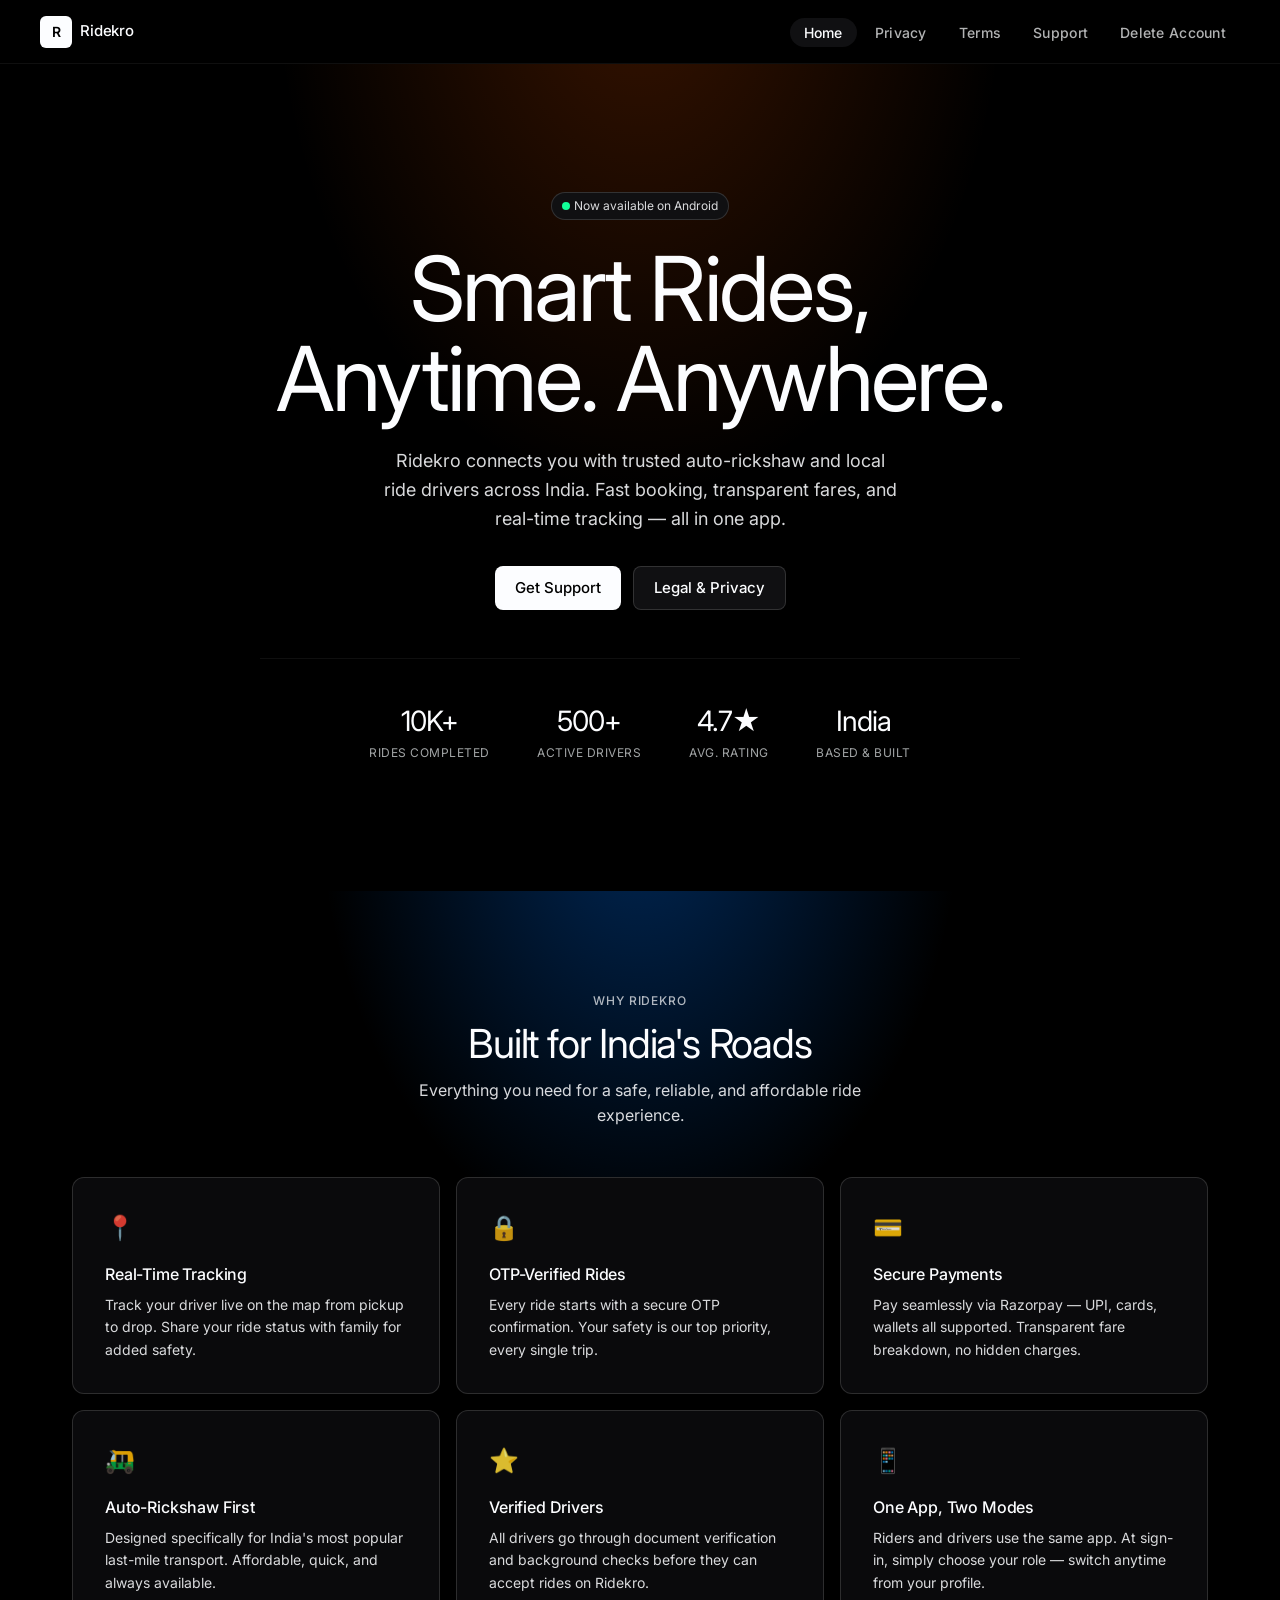
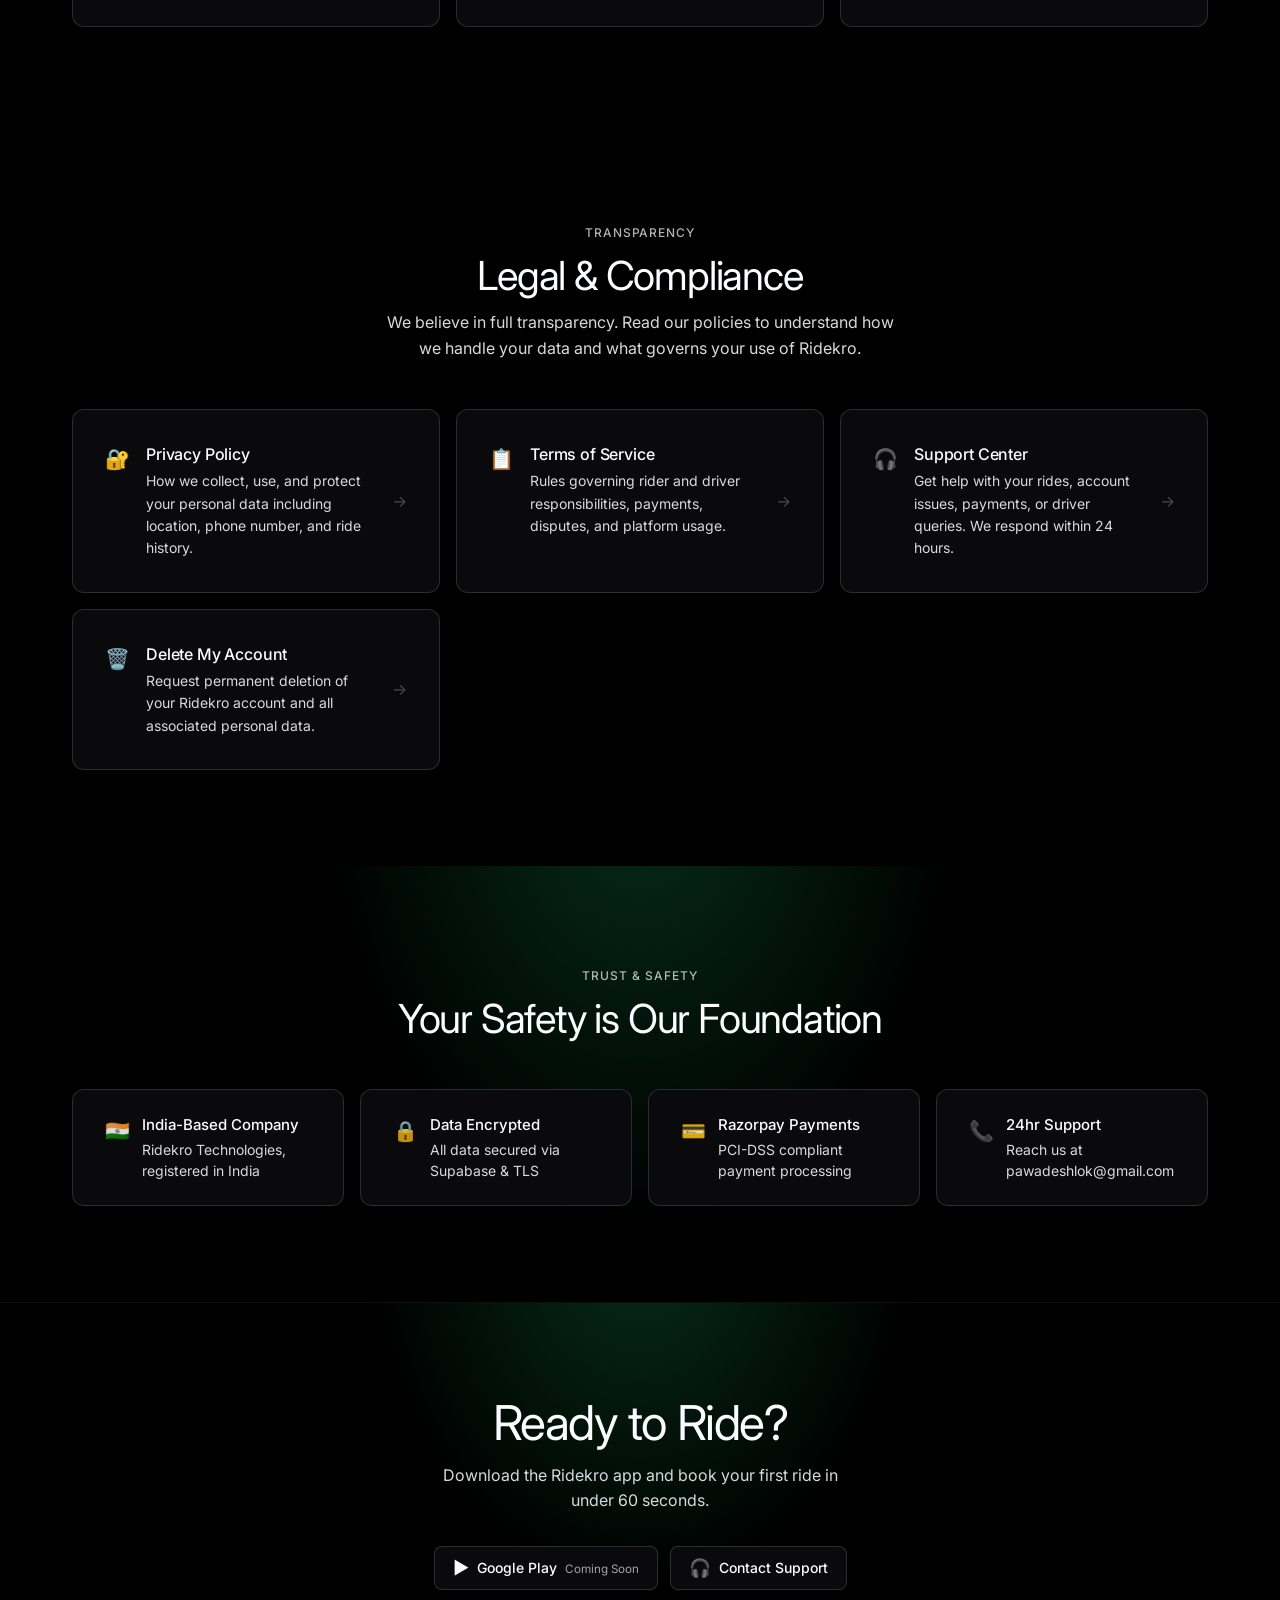
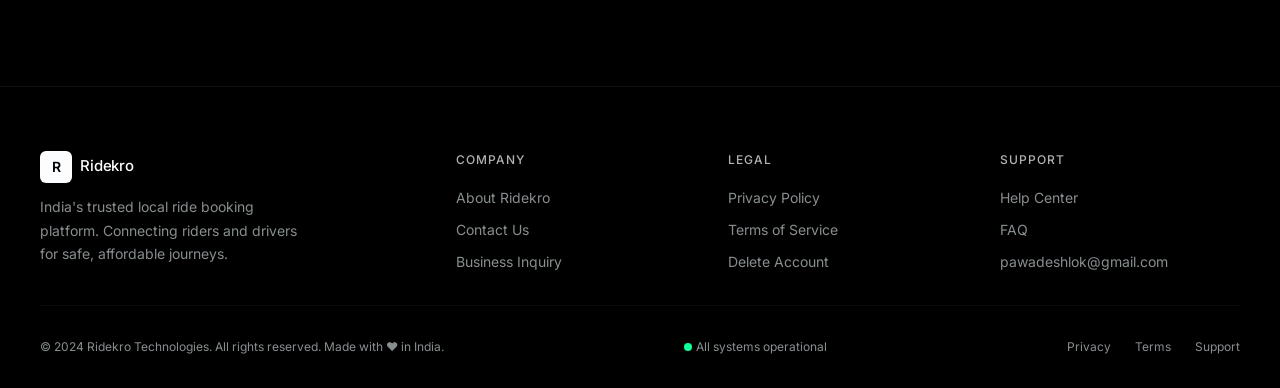
==== commit 1ed93968: "new design" ====
--- a/index.html
+++ b/index.html
@@ -8,206 +8,17 @@
   <meta name="keywords" content="Ridekro, auto rickshaw booking, ride booking India, local rides, auto booking app" />
   <meta name="robots" content="index, follow" />
   <meta name="author" content="Ridekro Technologies" />
-
-  <!-- Open Graph -->
   <meta property="og:type" content="website" />
   <meta property="og:title" content="Ridekro – Smart Rides, Anytime" />
   <meta property="og:description" content="India's trusted local ride booking platform. Book auto-rickshaws and local rides instantly." />
   <meta property="og:url" content="https://ridekro.in" />
   <meta property="og:site_name" content="Ridekro" />
   <meta property="og:image" content="https://ridekro.in/og-image.png" />
-
-  <!-- Twitter Card -->
   <meta name="twitter:card" content="summary_large_image" />
   <meta name="twitter:title" content="Ridekro – Smart Rides, Anytime" />
   <meta name="twitter:description" content="India's trusted local ride booking platform." />
-
   <link rel="canonical" href="https://ridekro.in/" />
   <link rel="stylesheet" href="style.css" />
-  <link rel="preconnect" href="https://fonts.googleapis.com" />
-  <link rel="preconnect" href="https://fonts.gstatic.com" crossorigin />
-  <link href="https://fonts.googleapis.com/css2?family=Inter:wght@400;500;600;700;800&display=swap" rel="stylesheet" />
-
-  <style>
-    /* Index-specific styles */
-    .hero-cta-group {
-      display: flex;
-      gap: 1rem;
-      justify-content: center;
-      flex-wrap: wrap;
-      margin-top: 2rem;
-    }
-
-    .hero-stats {
-      display: flex;
-      justify-content: center;
-      gap: 3rem;
-      margin-top: 3.5rem;
-      flex-wrap: wrap;
-    }
-
-    .stat-item {
-      text-align: center;
-    }
-
-    .stat-item .stat-num {
-      font-size: 1.75rem;
-      font-weight: 800;
-      color: var(--white);
-      display: block;
-    }
-
-    .stat-item .stat-label {
-      font-size: 0.8rem;
-      color: var(--text-muted);
-      text-transform: uppercase;
-      letter-spacing: 0.5px;
-    }
-
-    .features-section {
-      padding: 5rem 1.5rem;
-    }
-
-    .legal-links-section {
-      padding: 4rem 1.5rem;
-      background: var(--navy-light);
-    }
-
-    .legal-link-card {
-      background: var(--card-bg);
-      border: 1px solid var(--border);
-      border-radius: var(--radius);
-      padding: 1.5rem;
-      display: flex;
-      align-items: flex-start;
-      gap: 1rem;
-      text-decoration: none;
-      transition: var(--transition);
-    }
-
-    .legal-link-card:hover {
-      border-color: rgba(0, 200, 83, 0.35);
-      transform: translateY(-2px);
-      box-shadow: var(--shadow);
-      text-decoration: none;
-    }
-
-    .legal-link-card .llc-icon {
-      font-size: 1.75rem;
-      flex-shrink: 0;
-      margin-top: 2px;
-    }
-
-    .legal-link-card .llc-body h3 {
-      font-size: 1rem;
-      font-weight: 700;
-      color: var(--white);
-      margin-bottom: 0.3rem;
-    }
-
-    .legal-link-card .llc-body p {
-      font-size: 0.85rem;
-      color: var(--text-secondary);
-      line-height: 1.5;
-    }
-
-    .legal-link-card .llc-arrow {
-      margin-left: auto;
-      color: var(--text-muted);
-      font-size: 1.1rem;
-      flex-shrink: 0;
-      align-self: center;
-      transition: var(--transition);
-    }
-
-    .legal-link-card:hover .llc-arrow {
-      color: var(--green);
-      transform: translateX(3px);
-    }
-
-    .trust-section {
-      padding: 4rem 1.5rem;
-    }
-
-    .trust-badge {
-      display: flex;
-      align-items: center;
-      gap: 0.75rem;
-      background: var(--card-bg);
-      border: 1px solid var(--border);
-      border-radius: var(--radius-sm);
-      padding: 1rem 1.25rem;
-    }
-
-    .trust-badge .tb-icon {
-      font-size: 1.5rem;
-      flex-shrink: 0;
-    }
-
-    .trust-badge .tb-text {
-      font-size: 0.875rem;
-      color: var(--text-secondary);
-      line-height: 1.5;
-    }
-
-    .trust-badge .tb-text strong {
-      color: var(--white);
-      display: block;
-      font-size: 0.9rem;
-    }
-
-    .app-cta-section {
-      padding: 5rem 1.5rem;
-      text-align: center;
-      background: linear-gradient(135deg, var(--navy-light) 0%, var(--navy) 100%);
-      border-top: 1px solid var(--border);
-    }
-
-    .app-cta-section h2 {
-      font-size: clamp(1.5rem, 3vw, 2.25rem);
-      font-weight: 800;
-      color: var(--white);
-      margin-bottom: 1rem;
-    }
-
-    .app-cta-section p {
-      color: var(--text-secondary);
-      max-width: 480px;
-      margin: 0 auto 2rem;
-    }
-
-    .store-badges {
-      display: flex;
-      gap: 1rem;
-      justify-content: center;
-      flex-wrap: wrap;
-    }
-
-    .store-badge {
-      display: inline-flex;
-      align-items: center;
-      gap: 0.6rem;
-      background: var(--card-bg);
-      border: 1.5px solid var(--border);
-      border-radius: var(--radius-sm);
-      padding: 0.75rem 1.25rem;
-      color: var(--white);
-      font-size: 0.9rem;
-      font-weight: 600;
-      text-decoration: none;
-      transition: var(--transition);
-    }
-
-    .store-badge:hover {
-      border-color: var(--green);
-      color: var(--green);
-      text-decoration: none;
-    }
-
-    .store-badge .sb-icon {
-      font-size: 1.3rem;
-    }
-  </style>
 </head>
 <body>
 
@@ -215,8 +26,8 @@
   <nav class="navbar" role="navigation" aria-label="Main navigation">
     <div class="nav-inner">
       <a href="index.html" class="nav-logo" aria-label="Ridekro Home">
-        <div class="nav-logo-icon" aria-hidden="true">R</div>
-        <span class="nav-logo-text">Ride<span>kro</span></span>
+        <div class="nav-logo-mark" aria-hidden="true">R</div>
+        <span class="nav-logo-text">Ridekro</span>
       </a>
       <ul class="nav-links" role="list">
         <li><a href="index.html" class="active">Home</a></li>
@@ -240,20 +51,19 @@
 
   <!-- HERO -->
   <section class="hero" aria-labelledby="hero-heading">
-    <div class="container">
-      <div class="hero-badge" aria-label="Status">
-        <span>🚀</span> Now available on Android
-      </div>
-      <h1 id="hero-heading">
-        Smart Rides,<br /><span class="highlight">Anytime. Anywhere.</span>
-      </h1>
-      <p>
+    <div class="hero-inner">
+      <div class="badge-pill">
+        <span class="status-dot" aria-hidden="true"></span>
+        Now available on Android
+      </div>
+      <h1 id="hero-heading">Smart Rides,<br />Anytime. Anywhere.</h1>
+      <p class="hero-sub">
         Ridekro connects you with trusted auto-rickshaw and local ride drivers across India.
         Fast booking, transparent fares, and real-time tracking — all in one app.
       </p>
       <div class="hero-cta-group">
-        <a href="support.html" class="btn btn-primary">Get Support</a>
-        <a href="privacy-policy.html" class="btn btn-ghost">Legal &amp; Privacy</a>
+        <a href="support.html" class="btn btn-primary btn-lg">Get Support</a>
+        <a href="privacy-policy.html" class="btn btn-ghost btn-lg">Legal &amp; Privacy</a>
       </div>
       <div class="hero-stats" role="list" aria-label="Platform statistics">
         <div class="stat-item" role="listitem">
@@ -277,41 +87,41 @@
   </section>
 
   <!-- FEATURES -->
-  <section class="features-section" aria-labelledby="features-heading">
-    <div class="container">
+  <section class="section section-glow-blue" aria-labelledby="features-heading">
+    <div class="section-inner container">
       <div class="section-header">
         <span class="section-label">Why Ridekro</span>
         <h2 id="features-heading">Built for India's Roads</h2>
         <p>Everything you need for a safe, reliable, and affordable ride experience.</p>
       </div>
       <div class="grid-3">
-        <div class="card">
-          <div class="card-icon" aria-hidden="true">📍</div>
+        <div class="feature-card">
+          <span class="card-icon" aria-hidden="true">📍</span>
           <h3>Real-Time Tracking</h3>
           <p>Track your driver live on the map from pickup to drop. Share your ride status with family for added safety.</p>
         </div>
-        <div class="card">
-          <div class="card-icon" aria-hidden="true">🔒</div>
+        <div class="feature-card">
+          <span class="card-icon" aria-hidden="true">🔒</span>
           <h3>OTP-Verified Rides</h3>
           <p>Every ride starts with a secure OTP confirmation. Your safety is our top priority, every single trip.</p>
         </div>
-        <div class="card">
-          <div class="card-icon" aria-hidden="true">💳</div>
+        <div class="feature-card">
+          <span class="card-icon" aria-hidden="true">💳</span>
           <h3>Secure Payments</h3>
           <p>Pay seamlessly via Razorpay — UPI, cards, wallets all supported. Transparent fare breakdown, no hidden charges.</p>
         </div>
-        <div class="card">
-          <div class="card-icon" aria-hidden="true">🛺</div>
+        <div class="feature-card">
+          <span class="card-icon" aria-hidden="true">🛺</span>
           <h3>Auto-Rickshaw First</h3>
           <p>Designed specifically for India's most popular last-mile transport. Affordable, quick, and always available.</p>
         </div>
-        <div class="card">
-          <div class="card-icon" aria-hidden="true">⭐</div>
+        <div class="feature-card">
+          <span class="card-icon" aria-hidden="true">⭐</span>
           <h3>Verified Drivers</h3>
           <p>All drivers go through document verification and background checks before they can accept rides on Ridekro.</p>
         </div>
-        <div class="card">
-          <div class="card-icon" aria-hidden="true">📱</div>
+        <div class="feature-card">
+          <span class="card-icon" aria-hidden="true">📱</span>
           <h3>One App, Two Modes</h3>
           <p>Riders and drivers use the same app. At sign-in, simply choose your role — switch anytime from your profile.</p>
         </div>
@@ -320,8 +130,8 @@
   </section>
 
   <!-- LEGAL LINKS -->
-  <section class="legal-links-section" aria-labelledby="legal-heading">
-    <div class="container">
+  <section class="section" aria-labelledby="legal-heading">
+    <div class="section-inner container">
       <div class="section-header">
         <span class="section-label">Transparency</span>
         <h2 id="legal-heading">Legal &amp; Compliance</h2>
@@ -329,7 +139,7 @@
       </div>
       <div class="grid-2">
         <a href="privacy-policy.html" class="legal-link-card" aria-label="Read Privacy Policy">
-          <div class="llc-icon" aria-hidden="true">🔐</div>
+          <span class="llc-icon" aria-hidden="true">🔐</span>
           <div class="llc-body">
             <h3>Privacy Policy</h3>
             <p>How we collect, use, and protect your personal data including location, phone number, and ride history.</p>
@@ -337,7 +147,7 @@
           <span class="llc-arrow" aria-hidden="true">→</span>
         </a>
         <a href="terms.html" class="legal-link-card" aria-label="Read Terms of Service">
-          <div class="llc-icon" aria-hidden="true">📋</div>
+          <span class="llc-icon" aria-hidden="true">📋</span>
           <div class="llc-body">
             <h3>Terms of Service</h3>
             <p>Rules governing rider and driver responsibilities, payments, disputes, and platform usage.</p>
@@ -345,7 +155,7 @@
           <span class="llc-arrow" aria-hidden="true">→</span>
         </a>
         <a href="support.html" class="legal-link-card" aria-label="Go to Support">
-          <div class="llc-icon" aria-hidden="true">🎧</div>
+          <span class="llc-icon" aria-hidden="true">🎧</span>
           <div class="llc-body">
             <h3>Support Center</h3>
             <p>Get help with your rides, account issues, payments, or driver queries. We respond within 24 hours.</p>
@@ -353,7 +163,7 @@
           <span class="llc-arrow" aria-hidden="true">→</span>
         </a>
         <a href="delete-account.html" class="legal-link-card" aria-label="Delete Account">
-          <div class="llc-icon" aria-hidden="true">🗑️</div>
+          <span class="llc-icon" aria-hidden="true">🗑️</span>
           <div class="llc-body">
             <h3>Delete My Account</h3>
             <p>Request permanent deletion of your Ridekro account and all associated personal data.</p>
@@ -365,36 +175,36 @@
   </section>
 
   <!-- TRUST SIGNALS -->
-  <section class="trust-section" aria-labelledby="trust-heading">
-    <div class="container">
+  <section class="section section-glow-green" aria-labelledby="trust-heading">
+    <div class="section-inner container">
       <div class="section-header">
         <span class="section-label">Trust &amp; Safety</span>
         <h2 id="trust-heading">Your Safety is Our Foundation</h2>
       </div>
       <div class="grid-4">
         <div class="trust-badge">
-          <div class="tb-icon" aria-hidden="true">🇮🇳</div>
+          <span class="tb-icon" aria-hidden="true">🇮🇳</span>
           <div class="tb-text">
             <strong>India-Based Company</strong>
             Ridekro Technologies, registered in India
           </div>
         </div>
         <div class="trust-badge">
-          <div class="tb-icon" aria-hidden="true">🔒</div>
+          <span class="tb-icon" aria-hidden="true">🔒</span>
           <div class="tb-text">
             <strong>Data Encrypted</strong>
             All data secured via Supabase &amp; TLS
           </div>
         </div>
         <div class="trust-badge">
-          <div class="tb-icon" aria-hidden="true">💳</div>
+          <span class="tb-icon" aria-hidden="true">💳</span>
           <div class="tb-text">
             <strong>Razorpay Payments</strong>
             PCI-DSS compliant payment processing
           </div>
         </div>
         <div class="trust-badge">
-          <div class="tb-icon" aria-hidden="true">📞</div>
+          <span class="tb-icon" aria-hidden="true">📞</span>
           <div class="tb-text">
             <strong>24hr Support</strong>
             Reach us at pawadeshlok@gmail.com
@@ -406,13 +216,13 @@
 
   <!-- APP CTA -->
   <section class="app-cta-section" aria-labelledby="cta-heading">
-    <div class="container">
+    <div class="container" style="position:relative;z-index:1;">
       <h2 id="cta-heading">Ready to Ride?</h2>
       <p>Download the Ridekro app and book your first ride in under 60 seconds.</p>
       <div class="store-badges">
         <a href="#" class="store-badge" aria-label="Get it on Google Play">
           <span class="sb-icon" aria-hidden="true">▶</span>
-          <span>Google Play<br /><small style="font-weight:400;color:var(--text-muted)">Coming Soon</small></span>
+          <span>Google Play &nbsp;<small style="font-weight:400;color:var(--mute);">Coming Soon</small></span>
         </a>
         <a href="support.html" class="store-badge" aria-label="Contact Support">
           <span class="sb-icon" aria-hidden="true">🎧</span>
@@ -428,8 +238,8 @@
       <div class="footer-top">
         <div class="footer-brand">
           <a href="index.html" class="nav-logo" aria-label="Ridekro Home">
-            <div class="nav-logo-icon" aria-hidden="true">R</div>
-            <span class="nav-logo-text">Ride<span>kro</span></span>
+            <div class="nav-logo-mark" aria-hidden="true">R</div>
+            <span class="nav-logo-text">Ridekro</span>
           </a>
           <p>India's trusted local ride booking platform. Connecting riders and drivers for safe, affordable journeys.</p>
         </div>
@@ -460,6 +270,10 @@
       </div>
       <div class="footer-bottom">
         <p>© 2024 Ridekro Technologies. All rights reserved. Made with ❤️ in India.</p>
+        <div class="footer-status">
+          <span class="status-dot" aria-hidden="true"></span>
+          All systems operational
+        </div>
         <div class="footer-bottom-links">
           <a href="privacy-policy.html">Privacy</a>
           <a href="terms.html">Terms</a>
--- a/style.css
+++ b/style.css
@@ -1,137 +1,276 @@
 /* ============================================
-   Ridekro Legal Pages - Shared Stylesheet
+   Ridekro – Design System (DESIGN.md)
+   Canvas: #000000 | Ink: #fcfdff
+   Fonts: Inter (UI) · Geist Mono (code)
    ============================================ */
 
+/* ── Google Fonts ── */
+@import url('https://fonts.googleapis.com/css2?family=Inter:wght@400;500;600&family=Geist+Mono:wght@400&display=swap');
+
+/* ── Design Tokens ── */
 :root {
-  --navy: #0a1628;
-  --navy-light: #112240;
-  --navy-mid: #1a3a5c;
-  --green: #00c853;
-  --green-light: #00e676;
-  --green-muted: #00c85320;
-  --white: #ffffff;
-  --off-white: #f4f7fb;
-  --text-primary: #e8edf5;
-  --text-secondary: #8fa3bf;
-  --text-dark: #1a2a3a;
-  --text-muted: #5a7a9a;
-  --border: #1e3a5a;
-  --card-bg: #0f1f35;
-  --shadow: 0 4px 24px rgba(0, 0, 0, 0.3);
-  --shadow-sm: 0 2px 8px rgba(0, 0, 0, 0.2);
-  --radius: 12px;
-  --radius-sm: 8px;
-  --transition: all 0.25s ease;
-  --font: 'Inter', 'Segoe UI', system-ui, -apple-system, sans-serif;
-}
-
-*, *::before, *::after {
-  box-sizing: border-box;
-  margin: 0;
-  padding: 0;
-}
-
-html {
-  scroll-behavior: smooth;
-  font-size: 16px;
-}
+  /* Colors */
+  --primary:          #fcfdff;
+  --primary-on:       #000000;
+  --ink:              #fcfdff;
+  --body-text:        rgba(252,253,255,0.86);
+  --charcoal:         rgba(252,253,255,0.70);
+  --mute:             #a1a4a5;
+  --ash:              #888e90;
+  --stone:            #464a4d;
+  --canvas:           #000000;
+  --surface-card:     #0a0a0c;
+  --surface-elevated: #101012;
+  --surface-deep:     #06060a;
+  --hairline:         rgba(255,255,255,0.06);
+  --hairline-strong:  rgba(255,255,255,0.14);
+  --divider-soft:     rgba(255,255,255,0.04);
+  --link:             #3b9eff;
+  --surface-light:    #f1f7fe;
+  --on-light:         #000000;
+  --on-light-mute:    rgba(0,0,51,0.70);
+
+  /* Accent */
+  --accent-orange:      #ff801f;
+  --accent-orange-glow: rgba(255,89,0,0.22);
+  --accent-yellow:      #ffc53d;
+  --accent-blue:        #3b9eff;
+  --accent-blue-glow:   rgba(0,117,255,0.34);
+  --accent-green:       #11ff99;
+  --accent-green-glow:  rgba(34,255,153,0.18);
+  --accent-red:         #ff2047;
+  --accent-red-glow:    rgba(255,32,71,0.34);
+
+  /* Rounded */
+  --r-none: 0px;
+  --r-xs:   4px;
+  --r-sm:   6px;
+  --r-md:   8px;
+  --r-lg:   12px;
+  --r-xl:   16px;
+  --r-full: 9999px;
+
+  /* Spacing */
+  --sp-xxs:     2px;
+  --sp-xs:      4px;
+  --sp-sm:      8px;
+  --sp-md:      12px;
+  --sp-lg:      16px;
+  --sp-xl:      24px;
+  --sp-xxl:     32px;
+  --sp-xxxl:    48px;
+  --sp-section: 96px;
+  --sp-band:    128px;
+
+  /* Typography */
+  --font-ui:   'Inter', system-ui, -apple-system, sans-serif;
+  --font-mono: 'Geist Mono', 'Fira Code', monospace;
+
+  /* Transitions */
+  --transition: all 0.2s ease;
+}
+
+/* ── Reset ── */
+*, *::before, *::after { box-sizing: border-box; margin: 0; padding: 0; }
+
+html { scroll-behavior: smooth; font-size: 16px; }
 
 body {
-  font-family: var(--font);
-  background-color: var(--navy);
-  color: var(--text-primary);
-  line-height: 1.7;
+  font-family: var(--font-ui);
+  background-color: var(--canvas);
+  color: var(--body-text);
+  line-height: 1.5;
   -webkit-font-smoothing: antialiased;
+  -moz-osx-font-smoothing: grayscale;
 }
 
 a {
-  color: var(--green);
+  color: var(--link);
   text-decoration: none;
   transition: var(--transition);
 }
-
-a:hover {
-  color: var(--green-light);
-  text-decoration: underline;
-}
-
-/* ============================================
-   NAVBAR
-   ============================================ */
-
+a:hover { opacity: 0.8; text-decoration: underline; }
+
+img { display: block; max-width: 100%; }
+
+/* ── Typography helpers ── */
+.t-display-xl {
+  font-family: var(--font-ui);
+  font-size: clamp(2.75rem, 6vw, 4.8rem);
+  font-weight: 400;
+  line-height: 1.0;
+  letter-spacing: -0.03em;
+  color: var(--ink);
+}
+
+.t-display-lg {
+  font-family: var(--font-ui);
+  font-size: clamp(2rem, 4vw, 3.5rem);
+  font-weight: 400;
+  line-height: 1.1;
+  letter-spacing: -0.04em;
+  color: var(--ink);
+}
+
+.t-heading-md {
+  font-family: var(--font-ui);
+  font-size: 1.5rem;
+  font-weight: 500;
+  line-height: 1.5;
+  letter-spacing: -0.025em;
+  color: var(--ink);
+}
+
+.t-heading-sm {
+  font-family: var(--font-ui);
+  font-size: 1.25rem;
+  font-weight: 500;
+  line-height: 1.3;
+  letter-spacing: -0.02em;
+  color: var(--ink);
+}
+
+.t-body-lg {
+  font-family: var(--font-ui);
+  font-size: 1.125rem;
+  font-weight: 400;
+  line-height: 1.5;
+  color: var(--body-text);
+}
+
+.t-body-sm {
+  font-family: var(--font-ui);
+  font-size: 0.875rem;
+  font-weight: 400;
+  line-height: 1.43;
+  color: var(--body-text);
+}
+
+.t-caption {
+  font-family: var(--font-ui);
+  font-size: 0.75rem;
+  font-weight: 400;
+  line-height: 1.5;
+  color: var(--charcoal);
+}
+
+.t-code {
+  font-family: var(--font-mono);
+  font-size: 0.8125rem;
+  font-weight: 400;
+  line-height: 1.6;
+}
+
+/* ── Layout ── */
+.container {
+  max-width: 1200px;
+  margin: 0 auto;
+  padding: 0 var(--sp-xxl);
+}
+
+.content-wrap {
+  max-width: 820px;
+  margin: 0 auto;
+  padding: var(--sp-section) var(--sp-xxl);
+}
+
+/* ── Navbar ── */
 .navbar {
   position: sticky;
   top: 0;
   z-index: 1000;
-  background: rgba(10, 22, 40, 0.95);
-  backdrop-filter: blur(12px);
-  -webkit-backdrop-filter: blur(12px);
-  border-bottom: 1px solid var(--border);
-  padding: 0 1.5rem;
+  background: rgba(0,0,0,0.88);
+  backdrop-filter: blur(16px);
+  -webkit-backdrop-filter: blur(16px);
+  border-bottom: 1px solid var(--hairline);
+  height: 64px;
+  display: flex;
+  align-items: center;
+  padding: 0 var(--sp-xxl);
 }
 
 .nav-inner {
-  max-width: 1100px;
+  max-width: 1200px;
+  width: 100%;
   margin: 0 auto;
   display: flex;
   align-items: center;
   justify-content: space-between;
-  height: 64px;
+  gap: var(--sp-xl);
 }
 
 .nav-logo {
   display: flex;
   align-items: center;
-  gap: 10px;
-  text-decoration: none;
-}
-
-.nav-logo-icon {
-  width: 36px;
-  height: 36px;
-  background: linear-gradient(135deg, var(--green), #00897b);
-  border-radius: 10px;
+  gap: var(--sp-sm);
+  text-decoration: none;
+  flex-shrink: 0;
+}
+
+.nav-logo-mark {
+  width: 32px;
+  height: 32px;
+  background: var(--primary);
+  border-radius: var(--r-sm);
   display: flex;
   align-items: center;
   justify-content: center;
-  font-size: 18px;
-  font-weight: 800;
-  color: var(--navy);
+  font-size: 0.875rem;
+  font-weight: 600;
+  color: var(--primary-on);
   flex-shrink: 0;
 }
 
 .nav-logo-text {
-  font-size: 1.25rem;
-  font-weight: 700;
-  color: var(--white);
-  letter-spacing: -0.3px;
-}
-
-.nav-logo-text span {
-  color: var(--green);
+  font-family: var(--font-ui);
+  font-size: 0.9375rem;
+  font-weight: 500;
+  color: var(--ink);
+  letter-spacing: -0.01em;
 }
 
 .nav-links {
   display: flex;
   align-items: center;
-  gap: 0.25rem;
+  gap: var(--sp-xs);
   list-style: none;
 }
 
 .nav-links a {
-  color: var(--text-secondary);
-  font-size: 0.9rem;
-  font-weight: 500;
-  padding: 0.5rem 0.85rem;
-  border-radius: var(--radius-sm);
+  font-family: var(--font-ui);
+  font-size: 0.875rem;
+  font-weight: 500;
+  color: var(--charcoal);
+  padding: 6px 14px;
+  border-radius: var(--r-full);
   text-decoration: none;
   transition: var(--transition);
+  letter-spacing: 0.02em;
 }
 
 .nav-links a:hover,
 .nav-links a.active {
-  color: var(--white);
-  background: var(--navy-light);
+  color: var(--ink);
+  background: var(--surface-elevated);
+  text-decoration: none;
+}
+
+/* nav CTA */
+.nav-cta {
+  background: var(--primary);
+  color: var(--primary-on) !important;
+  border-radius: var(--r-md) !important;
+  padding: 8px 16px !important;
+  height: 36px;
+  display: inline-flex;
+  align-items: center;
+  font-weight: 500 !important;
+  letter-spacing: 0 !important;
+}
+.nav-cta:hover {
+  background: var(--surface-light) !important;
+  color: var(--primary-on) !important;
+  opacity: 1 !important;
 }
 
 .nav-hamburger {
@@ -143,12 +282,11 @@
   border: none;
   background: none;
 }
-
 .nav-hamburger span {
   display: block;
-  width: 24px;
-  height: 2px;
-  background: var(--text-secondary);
+  width: 22px;
+  height: 1.5px;
+  background: var(--charcoal);
   border-radius: 2px;
   transition: var(--transition);
 }
@@ -156,236 +294,592 @@
 .nav-mobile {
   display: none;
   flex-direction: column;
-  background: var(--navy-light);
-  border-top: 1px solid var(--border);
-  padding: 1rem 1.5rem;
-  gap: 0.25rem;
-}
-
-.nav-mobile.open {
-  display: flex;
-}
-
+  background: var(--surface-card);
+  border-bottom: 1px solid var(--hairline);
+  padding: var(--sp-lg) var(--sp-xxl);
+  gap: var(--sp-xs);
+}
+.nav-mobile.open { display: flex; }
 .nav-mobile a {
-  color: var(--text-secondary);
-  font-size: 0.95rem;
-  font-weight: 500;
-  padding: 0.6rem 0.75rem;
-  border-radius: var(--radius-sm);
+  font-size: 0.9375rem;
+  font-weight: 500;
+  color: var(--charcoal);
+  padding: 10px 14px;
+  border-radius: var(--r-md);
   text-decoration: none;
   transition: var(--transition);
 }
-
-.nav-mobile a:hover {
-  color: var(--white);
-  background: var(--border);
-}
-
-/* ============================================
-   HERO SECTION
-   ============================================ */
-
+.nav-mobile a:hover { color: var(--ink); background: var(--surface-elevated); }
+
+/* ── Buttons ── */
+.btn {
+  display: inline-flex;
+  align-items: center;
+  justify-content: center;
+  gap: var(--sp-sm);
+  height: 36px;
+  padding: 8px 16px;
+  border-radius: var(--r-md);
+  font-family: var(--font-ui);
+  font-size: 0.875rem;
+  font-weight: 500;
+  line-height: 1.43;
+  cursor: pointer;
+  text-decoration: none;
+  border: none;
+  transition: var(--transition);
+  white-space: nowrap;
+}
+
+.btn-primary {
+  background: var(--primary);
+  color: var(--primary-on);
+}
+.btn-primary:hover {
+  background: var(--surface-light);
+  color: var(--primary-on);
+  text-decoration: none;
+  opacity: 1;
+}
+
+.btn-ghost {
+  background: var(--surface-elevated);
+  color: var(--ink);
+  border: 1px solid var(--hairline-strong);
+}
+.btn-ghost:hover {
+  background: #1a1a1e;
+  color: var(--ink);
+  text-decoration: none;
+  opacity: 1;
+}
+
+.btn-outline {
+  background: var(--canvas);
+  color: var(--ink);
+  border: 1px solid var(--hairline-strong);
+}
+.btn-outline:hover {
+  background: var(--surface-card);
+  color: var(--ink);
+  text-decoration: none;
+  opacity: 1;
+}
+
+.btn-lg {
+  height: 44px;
+  padding: 10px 20px;
+  font-size: 0.9375rem;
+}
+
+/* ── Badge pill ── */
+.badge-pill {
+  display: inline-flex;
+  align-items: center;
+  gap: var(--sp-xs);
+  background: var(--surface-elevated);
+  color: var(--body-text);
+  font-size: 0.75rem;
+  font-weight: 400;
+  padding: 4px 10px;
+  border-radius: var(--r-full);
+  border: 1px solid var(--hairline-strong);
+  letter-spacing: 0;
+}
+
+/* ── Status dot ── */
+.status-dot {
+  display: inline-block;
+  width: 8px;
+  height: 8px;
+  border-radius: var(--r-full);
+  background: var(--accent-green);
+  flex-shrink: 0;
+}
+
+/* ── Section label ── */
+.section-label {
+  display: inline-block;
+  font-size: 0.75rem;
+  font-weight: 500;
+  color: var(--charcoal);
+  letter-spacing: 0.08em;
+  text-transform: uppercase;
+  margin-bottom: var(--sp-md);
+}
+
+/* ── Section header ── */
+.section-header {
+  text-align: center;
+  margin-bottom: var(--sp-xxxl);
+}
+.section-header h2 {
+  font-family: var(--font-ui);
+  font-size: clamp(1.75rem, 3.5vw, 2.5rem);
+  font-weight: 400;
+  line-height: 1.1;
+  letter-spacing: -0.03em;
+  color: var(--ink);
+  margin-bottom: var(--sp-md);
+}
+.section-header p {
+  font-size: 1rem;
+  color: var(--body-text);
+  max-width: 520px;
+  margin: 0 auto;
+  line-height: 1.6;
+}
+
+/* ── Hero stripe ── */
 .hero {
-  background: linear-gradient(135deg, var(--navy) 0%, var(--navy-light) 50%, #0d2137 100%);
-  padding: 5rem 1.5rem 4rem;
+  background: var(--canvas);
+  padding: var(--sp-band) var(--sp-xxl);
   text-align: center;
   position: relative;
   overflow: hidden;
 }
 
+/* atmospheric glow — orange for hero */
 .hero::before {
   content: '';
   position: absolute;
-  top: -50%;
+  top: -120px;
+  left: 50%;
+  transform: translateX(-50%);
+  width: 800px;
+  height: 600px;
+  background: radial-gradient(ellipse at top, var(--accent-orange-glow) 0%, transparent 65%);
+  pointer-events: none;
+}
+
+.hero-inner {
+  position: relative;
+  z-index: 1;
+  max-width: 760px;
+  margin: 0 auto;
+}
+
+.hero h1 {
+  font-family: var(--font-ui);
+  font-size: clamp(2.75rem, 7vw, 6rem);
+  font-weight: 400;
+  line-height: 1.0;
+  letter-spacing: -0.03em;
+  color: var(--ink);
+  margin: var(--sp-xl) 0 var(--sp-xl);
+}
+
+.hero h1 em {
+  font-style: normal;
+  color: var(--ink);
+}
+
+.hero-sub {
+  font-size: 1.125rem;
+  color: var(--body-text);
+  max-width: 520px;
+  margin: 0 auto var(--sp-xxl);
+  line-height: 1.6;
+}
+
+.hero-cta-group {
+  display: flex;
+  gap: var(--sp-md);
+  justify-content: center;
+  flex-wrap: wrap;
+  margin-bottom: var(--sp-xxxl);
+}
+
+/* ── Stats row ── */
+.hero-stats {
+  display: flex;
+  justify-content: center;
+  gap: var(--sp-xxxl);
+  flex-wrap: wrap;
+  padding-top: var(--sp-xxxl);
+  border-top: 1px solid var(--hairline);
+}
+
+.stat-item { text-align: center; }
+
+.stat-num {
+  display: block;
+  font-family: var(--font-ui);
+  font-size: 1.75rem;
+  font-weight: 400;
+  line-height: 1.0;
+  letter-spacing: -0.03em;
+  color: var(--ink);
+  margin-bottom: var(--sp-xs);
+}
+
+.stat-label {
+  font-size: 0.75rem;
+  font-weight: 400;
+  color: var(--mute);
+  letter-spacing: 0.04em;
+  text-transform: uppercase;
+}
+
+/* ── Page hero (inner pages) ── */
+.page-hero {
+  background: var(--canvas);
+  padding: var(--sp-section) var(--sp-xxl) var(--sp-xxxl);
+  text-align: center;
+  position: relative;
+  overflow: hidden;
+  border-bottom: 1px solid var(--hairline);
+}
+
+.page-hero::before {
+  content: '';
+  position: absolute;
+  top: -80px;
   left: 50%;
   transform: translateX(-50%);
   width: 600px;
-  height: 600px;
-  background: radial-gradient(circle, rgba(0, 200, 83, 0.08) 0%, transparent 70%);
+  height: 400px;
+  background: radial-gradient(ellipse at top, var(--accent-blue-glow) 0%, transparent 65%);
   pointer-events: none;
 }
 
-.hero-badge {
+.page-hero-inner {
+  position: relative;
+  z-index: 1;
+  max-width: 640px;
+  margin: 0 auto;
+}
+
+.page-hero h1 {
+  font-family: var(--font-ui);
+  font-size: clamp(2rem, 5vw, 3.5rem);
+  font-weight: 400;
+  line-height: 1.0;
+  letter-spacing: -0.03em;
+  color: var(--ink);
+  margin: var(--sp-lg) 0 var(--sp-lg);
+}
+
+.page-hero p {
+  font-size: 1rem;
+  color: var(--body-text);
+  line-height: 1.6;
+  margin-bottom: var(--sp-lg);
+}
+
+.last-updated {
   display: inline-flex;
   align-items: center;
-  gap: 6px;
-  background: var(--green-muted);
-  border: 1px solid rgba(0, 200, 83, 0.3);
-  color: var(--green);
-  font-size: 0.8rem;
-  font-weight: 600;
-  padding: 0.35rem 0.9rem;
-  border-radius: 100px;
-  margin-bottom: 1.5rem;
-  letter-spacing: 0.5px;
-  text-transform: uppercase;
-}
-
-.hero h1 {
-  font-size: clamp(2rem, 5vw, 3.25rem);
-  font-weight: 800;
-  color: var(--white);
-  line-height: 1.2;
-  letter-spacing: -0.5px;
-  margin-bottom: 1.25rem;
-}
-
-.hero h1 .highlight {
-  color: var(--green);
-}
-
-.hero p {
-  font-size: 1.1rem;
-  color: var(--text-secondary);
-  max-width: 580px;
-  margin: 0 auto 2rem;
-  line-height: 1.7;
-}
-
-.hero-meta {
-  font-size: 0.85rem;
-  color: var(--text-muted);
-  margin-top: 1rem;
-}
-
-/* Page hero (for inner pages) */
-.page-hero {
-  background: linear-gradient(135deg, var(--navy) 0%, var(--navy-light) 100%);
-  padding: 3.5rem 1.5rem 3rem;
-  text-align: center;
-  border-bottom: 1px solid var(--border);
+  gap: var(--sp-xs);
+  font-size: 0.75rem;
+  color: var(--mute);
+  background: var(--surface-card);
+  border: 1px solid var(--hairline-strong);
+  padding: 4px 12px;
+  border-radius: var(--r-full);
+}
+
+/* ── Feature cards ── */
+.feature-card {
+  background: var(--surface-card);
+  border: 1px solid var(--hairline-strong);
+  border-radius: var(--r-lg);
+  padding: var(--sp-xxl);
+  transition: var(--transition);
+}
+
+.feature-card:hover {
+  border-color: rgba(255,255,255,0.22);
+}
+
+.card-icon {
+  font-size: 1.5rem;
+  margin-bottom: var(--sp-lg);
+  display: block;
+}
+
+.feature-card h3 {
+  font-family: var(--font-ui);
+  font-size: 1rem;
+  font-weight: 500;
+  color: var(--ink);
+  margin-bottom: var(--sp-sm);
+  letter-spacing: -0.01em;
+}
+
+.feature-card p {
+  font-size: 0.875rem;
+  color: var(--body-text);
+  line-height: 1.6;
+}
+
+/* ── Grids ── */
+.grid-2 {
+  display: grid;
+  grid-template-columns: repeat(auto-fit, minmax(300px, 1fr));
+  gap: var(--sp-lg);
+}
+
+.grid-3 {
+  display: grid;
+  grid-template-columns: repeat(3, 1fr);
+  gap: var(--sp-lg);
+}
+
+.grid-4 {
+  display: grid;
+  grid-template-columns: repeat(4, 1fr);
+  gap: var(--sp-lg);
+}
+
+/* ── Sections ── */
+.section {
+  padding: var(--sp-section) var(--sp-xxl);
   position: relative;
   overflow: hidden;
 }
 
-.page-hero::before {
+/* atmospheric glow variants */
+.section-glow-blue::before {
   content: '';
   position: absolute;
-  top: -30%;
-  right: -10%;
-  width: 400px;
+  top: -100px;
+  left: 50%;
+  transform: translateX(-50%);
+  width: 700px;
+  height: 500px;
+  background: radial-gradient(ellipse at top, var(--accent-blue-glow) 0%, transparent 65%);
+  pointer-events: none;
+}
+
+.section-glow-green::before {
+  content: '';
+  position: absolute;
+  top: -100px;
+  left: 50%;
+  transform: translateX(-50%);
+  width: 700px;
+  height: 500px;
+  background: radial-gradient(ellipse at top, var(--accent-green-glow) 0%, transparent 65%);
+  pointer-events: none;
+}
+
+.section-glow-orange::before {
+  content: '';
+  position: absolute;
+  top: -100px;
+  left: 50%;
+  transform: translateX(-50%);
+  width: 700px;
+  height: 500px;
+  background: radial-gradient(ellipse at top, var(--accent-orange-glow) 0%, transparent 65%);
+  pointer-events: none;
+}
+
+.section-inner {
+  position: relative;
+  z-index: 1;
+}
+
+/* ── Legal link cards ── */
+.legal-link-card {
+  background: var(--surface-card);
+  border: 1px solid var(--hairline-strong);
+  border-radius: var(--r-lg);
+  padding: var(--sp-xxl);
+  display: flex;
+  align-items: flex-start;
+  gap: var(--sp-lg);
+  text-decoration: none;
+  transition: var(--transition);
+}
+
+.legal-link-card:hover {
+  border-color: rgba(255,255,255,0.22);
+  text-decoration: none;
+  opacity: 1;
+}
+
+.llc-icon {
+  font-size: 1.25rem;
+  flex-shrink: 0;
+  margin-top: 2px;
+}
+
+.llc-body h3 {
+  font-size: 1rem;
+  font-weight: 500;
+  color: var(--ink);
+  margin-bottom: var(--sp-xs);
+  letter-spacing: -0.01em;
+}
+
+.llc-body p {
+  font-size: 0.875rem;
+  color: var(--body-text);
+  line-height: 1.6;
+}
+
+.llc-arrow {
+  margin-left: auto;
+  color: var(--stone);
+  font-size: 1rem;
+  flex-shrink: 0;
+  align-self: center;
+  transition: var(--transition);
+}
+
+.legal-link-card:hover .llc-arrow {
+  color: var(--ink);
+  transform: translateX(3px);
+}
+
+/* ── Trust badges ── */
+.trust-badge {
+  background: var(--surface-card);
+  border: 1px solid var(--hairline-strong);
+  border-radius: var(--r-lg);
+  padding: var(--sp-xl) var(--sp-xxl);
+  display: flex;
+  align-items: flex-start;
+  gap: var(--sp-md);
+}
+
+.tb-icon { font-size: 1.25rem; flex-shrink: 0; margin-top: 2px; }
+
+.tb-text {
+  font-size: 0.875rem;
+  color: var(--body-text);
+  line-height: 1.5;
+}
+
+.tb-text strong {
+  display: block;
+  font-size: 0.9375rem;
+  font-weight: 500;
+  color: var(--ink);
+  margin-bottom: 2px;
+}
+
+/* ── App CTA section ── */
+.app-cta-section {
+  padding: var(--sp-section) var(--sp-xxl);
+  text-align: center;
+  position: relative;
+  overflow: hidden;
+  border-top: 1px solid var(--hairline);
+}
+
+.app-cta-section::before {
+  content: '';
+  position: absolute;
+  top: -80px;
+  left: 50%;
+  transform: translateX(-50%);
+  width: 600px;
   height: 400px;
-  background: radial-gradient(circle, rgba(0, 200, 83, 0.06) 0%, transparent 70%);
+  background: radial-gradient(ellipse at top, var(--accent-green-glow) 0%, transparent 65%);
   pointer-events: none;
 }
 
-.page-hero-icon {
-  font-size: 2.5rem;
-  margin-bottom: 1rem;
-}
-
-.page-hero h1 {
-  font-size: clamp(1.75rem, 4vw, 2.5rem);
-  font-weight: 800;
-  color: var(--white);
-  margin-bottom: 0.75rem;
-  letter-spacing: -0.3px;
-}
-
-.page-hero p {
+.app-cta-section h2 {
+  font-family: var(--font-ui);
+  font-size: clamp(1.75rem, 4vw, 3rem);
+  font-weight: 400;
+  line-height: 1.0;
+  letter-spacing: -0.03em;
+  color: var(--ink);
+  margin-bottom: var(--sp-lg);
+}
+
+.app-cta-section p {
   font-size: 1rem;
-  color: var(--text-secondary);
-  max-width: 520px;
-  margin: 0 auto;
-}
-
-.page-hero .last-updated {
-  display: inline-block;
-  margin-top: 1rem;
-  font-size: 0.8rem;
-  color: var(--text-muted);
-  background: var(--navy-light);
-  padding: 0.3rem 0.8rem;
-  border-radius: 100px;
-  border: 1px solid var(--border);
-}
-
-/* ============================================
-   LAYOUT & CONTAINERS
-   ============================================ */
-
-.container {
-  max-width: 1100px;
-  margin: 0 auto;
-  padding: 0 1.5rem;
-}
-
-.content-wrap {
-  max-width: 820px;
-  margin: 0 auto;
-  padding: 3rem 1.5rem 4rem;
-}
-
-.section {
-  padding: 4rem 1.5rem;
-}
-
-.section-alt {
-  background: var(--navy-light);
-}
-
-/* ============================================
-   CARDS & GRIDS
-   ============================================ */
-
-.card {
-  background: var(--card-bg);
-  border: 1px solid var(--border);
-  border-radius: var(--radius);
-  padding: 1.75rem;
+  color: var(--body-text);
+  max-width: 440px;
+  margin: 0 auto var(--sp-xxl);
+  line-height: 1.6;
+}
+
+.store-badges {
+  display: flex;
+  gap: var(--sp-md);
+  justify-content: center;
+  flex-wrap: wrap;
+}
+
+.store-badge {
+  display: inline-flex;
+  align-items: center;
+  gap: var(--sp-sm);
+  background: var(--surface-card);
+  border: 1px solid var(--hairline-strong);
+  border-radius: var(--r-md);
+  padding: 10px 18px;
+  color: var(--ink);
+  font-size: 0.875rem;
+  font-weight: 500;
+  text-decoration: none;
   transition: var(--transition);
-}
-
-.card:hover {
-  border-color: rgba(0, 200, 83, 0.3);
-  transform: translateY(-2px);
-  box-shadow: var(--shadow);
-}
-
-.card-icon {
-  font-size: 1.75rem;
-  margin-bottom: 1rem;
-}
-
-.card h3 {
-  font-size: 1.05rem;
-  font-weight: 700;
-  color: var(--white);
-  margin-bottom: 0.5rem;
-}
-
-.card p {
-  font-size: 0.9rem;
-  color: var(--text-secondary);
+  height: 44px;
+}
+
+.store-badge:hover {
+  border-color: rgba(255,255,255,0.22);
+  color: var(--ink);
+  text-decoration: none;
+  opacity: 1;
+}
+
+.sb-icon { font-size: 1.1rem; }
+
+/* ── Contact cards ── */
+.contact-card {
+  background: var(--surface-card);
+  border: 1px solid var(--hairline-strong);
+  border-radius: var(--r-lg);
+  padding: var(--sp-xxl);
+  text-align: center;
+  transition: var(--transition);
+}
+
+.contact-card:hover { border-color: rgba(255,255,255,0.22); }
+
+.contact-icon { font-size: 1.5rem; margin-bottom: var(--sp-lg); display: block; }
+
+.contact-card h3 {
+  font-size: 1rem;
+  font-weight: 500;
+  color: var(--ink);
+  margin-bottom: var(--sp-sm);
+  letter-spacing: -0.01em;
+}
+
+.contact-card p {
+  font-size: 0.875rem;
+  color: var(--body-text);
+  margin-bottom: var(--sp-xl);
   line-height: 1.6;
 }
 
-.grid-2 {
-  display: grid;
-  grid-template-columns: repeat(auto-fit, minmax(280px, 1fr));
-  gap: 1.25rem;
-}
-
-.grid-3 {
-  display: grid;
-  grid-template-columns: repeat(auto-fit, minmax(240px, 1fr));
-  gap: 1.25rem;
-}
-
-.grid-4 {
-  display: grid;
-  grid-template-columns: repeat(auto-fit, minmax(200px, 1fr));
-  gap: 1rem;
-}
-
-/* ============================================
-   LEGAL CONTENT STYLES
-   ============================================ */
-
+.response-time {
+  display: inline-flex;
+  align-items: center;
+  gap: var(--sp-xs);
+  font-size: 0.75rem;
+  font-weight: 400;
+  color: var(--accent-green);
+  background: rgba(17,255,153,0.08);
+  border: 1px solid rgba(17,255,153,0.2);
+  padding: 3px 10px;
+  border-radius: var(--r-full);
+  margin-top: var(--sp-md);
+}
+
+/* ── Legal content ── */
 .legal-section {
-  margin-bottom: 2.75rem;
-  padding-bottom: 2.75rem;
-  border-bottom: 1px solid var(--border);
+  margin-bottom: var(--sp-xxxl);
+  padding-bottom: var(--sp-xxxl);
+  border-bottom: 1px solid var(--hairline);
 }
 
 .legal-section:last-child {
@@ -394,457 +888,587 @@
 }
 
 .legal-section h2 {
-  font-size: 1.3rem;
-  font-weight: 700;
-  color: var(--white);
-  margin-bottom: 1rem;
-  display: flex;
-  align-items: center;
-  gap: 0.6rem;
-}
-
-.legal-section h2 .section-num {
+  font-family: var(--font-ui);
+  font-size: 1.25rem;
+  font-weight: 500;
+  color: var(--ink);
+  margin-bottom: var(--sp-lg);
+  letter-spacing: -0.02em;
+  display: flex;
+  align-items: center;
+  gap: var(--sp-md);
+}
+
+.section-num {
   display: inline-flex;
   align-items: center;
   justify-content: center;
-  width: 28px;
-  height: 28px;
-  background: var(--green-muted);
-  border: 1px solid rgba(0, 200, 83, 0.3);
-  color: var(--green);
+  width: 26px;
+  height: 26px;
+  background: var(--surface-elevated);
+  border: 1px solid var(--hairline-strong);
+  color: var(--charcoal);
   font-size: 0.75rem;
-  font-weight: 700;
-  border-radius: 6px;
+  font-weight: 500;
+  border-radius: var(--r-sm);
   flex-shrink: 0;
 }
 
 .legal-section h3 {
-  font-size: 1rem;
-  font-weight: 600;
-  color: var(--text-primary);
-  margin: 1.25rem 0 0.6rem;
+  font-size: 0.9375rem;
+  font-weight: 500;
+  color: var(--ink);
+  margin: var(--sp-xl) 0 var(--sp-sm);
+  letter-spacing: -0.01em;
 }
 
 .legal-section p {
-  color: var(--text-secondary);
-  font-size: 0.95rem;
-  margin-bottom: 0.85rem;
-  line-height: 1.75;
+  font-size: 0.9375rem;
+  color: var(--body-text);
+  margin-bottom: var(--sp-md);
+  line-height: 1.7;
 }
 
 .legal-section ul,
 .legal-section ol {
-  color: var(--text-secondary);
-  font-size: 0.95rem;
-  padding-left: 1.5rem;
-  margin-bottom: 0.85rem;
+  font-size: 0.9375rem;
+  color: var(--body-text);
+  padding-left: var(--sp-xl);
+  margin-bottom: var(--sp-md);
 }
 
 .legal-section li {
-  margin-bottom: 0.45rem;
+  margin-bottom: var(--sp-sm);
   line-height: 1.7;
 }
 
 .legal-section strong {
-  color: var(--text-primary);
-  font-weight: 600;
-}
-
+  color: var(--ink);
+  font-weight: 500;
+}
+
+.legal-section a {
+  color: var(--link);
+}
+
+/* ── Info boxes ── */
 .highlight-box {
-  background: var(--green-muted);
-  border: 1px solid rgba(0, 200, 83, 0.25);
-  border-left: 3px solid var(--green);
-  border-radius: var(--radius-sm);
-  padding: 1rem 1.25rem;
-  margin: 1rem 0;
-  font-size: 0.9rem;
-  color: var(--text-secondary);
-}
-
-.highlight-box strong {
-  color: var(--green);
-}
+  background: rgba(59,158,255,0.06);
+  border: 1px solid rgba(59,158,255,0.18);
+  border-left: 2px solid var(--accent-blue);
+  border-radius: var(--r-md);
+  padding: var(--sp-lg) var(--sp-xl);
+  margin: var(--sp-lg) 0;
+  font-size: 0.875rem;
+  color: var(--body-text);
+  line-height: 1.7;
+}
+
+.highlight-box strong { color: var(--accent-blue); font-weight: 500; }
 
 .warning-box {
-  background: rgba(255, 152, 0, 0.08);
-  border: 1px solid rgba(255, 152, 0, 0.25);
-  border-left: 3px solid #ff9800;
-  border-radius: var(--radius-sm);
-  padding: 1rem 1.25rem;
-  margin: 1rem 0;
-  font-size: 0.9rem;
-  color: var(--text-secondary);
-}
-
-/* ============================================
-   BUTTONS
-   ============================================ */
-
-.btn {
-  display: inline-flex;
-  align-items: center;
-  gap: 8px;
-  padding: 0.75rem 1.5rem;
-  border-radius: var(--radius-sm);
-  font-size: 0.95rem;
-  font-weight: 600;
-  cursor: pointer;
-  transition: var(--transition);
-  text-decoration: none;
-  border: none;
-}
-
-.btn-primary {
-  background: var(--green);
-  color: var(--navy);
-}
-
-.btn-primary:hover {
-  background: var(--green-light);
-  color: var(--navy);
-  text-decoration: none;
-  transform: translateY(-1px);
-  box-shadow: 0 4px 16px rgba(0, 200, 83, 0.35);
-}
-
-.btn-outline {
-  background: transparent;
-  color: var(--green);
-  border: 1.5px solid var(--green);
-}
-
-.btn-outline:hover {
-  background: var(--green-muted);
-  color: var(--green-light);
-  text-decoration: none;
-}
-
-.btn-ghost {
-  background: var(--navy-light);
-  color: var(--text-secondary);
-  border: 1px solid var(--border);
-}
-
-.btn-ghost:hover {
-  color: var(--white);
-  border-color: var(--text-muted);
-  text-decoration: none;
-}
-
-/* ============================================
-   SECTION HEADERS
-   ============================================ */
-
-.section-header {
-  text-align: center;
-  margin-bottom: 2.5rem;
-}
-
-.section-header h2 {
-  font-size: clamp(1.5rem, 3vw, 2rem);
-  font-weight: 800;
-  color: var(--white);
-  margin-bottom: 0.75rem;
-  letter-spacing: -0.3px;
-}
-
-.section-header p {
-  font-size: 1rem;
-  color: var(--text-secondary);
-  max-width: 520px;
-  margin: 0 auto;
-}
-
-.section-label {
-  display: inline-block;
-  font-size: 0.75rem;
-  font-weight: 700;
-  color: var(--green);
-  text-transform: uppercase;
-  letter-spacing: 1px;
-  margin-bottom: 0.6rem;
-}
-
-/* ============================================
-   FAQ ACCORDION
-   ============================================ */
-
+  background: rgba(255,197,61,0.06);
+  border: 1px solid rgba(255,197,61,0.18);
+  border-left: 2px solid var(--accent-yellow);
+  border-radius: var(--r-md);
+  padding: var(--sp-lg) var(--sp-xl);
+  margin: var(--sp-lg) 0;
+  font-size: 0.875rem;
+  color: var(--body-text);
+  line-height: 1.7;
+}
+
+.warning-box strong { color: var(--accent-yellow); font-weight: 500; }
+
+/* ── FAQ ── */
 .faq-item {
-  background: var(--card-bg);
-  border: 1px solid var(--border);
-  border-radius: var(--radius-sm);
-  margin-bottom: 0.75rem;
+  background: var(--surface-card);
+  border: 1px solid var(--hairline-strong);
+  border-radius: var(--r-md);
+  margin-bottom: var(--sp-sm);
   overflow: hidden;
   transition: var(--transition);
 }
 
-.faq-item:hover {
-  border-color: rgba(0, 200, 83, 0.25);
-}
+.faq-item:hover { border-color: rgba(255,255,255,0.18); }
 
 .faq-question {
   width: 100%;
   background: none;
   border: none;
-  padding: 1.1rem 1.25rem;
+  padding: var(--sp-lg) var(--sp-xl);
   display: flex;
   align-items: center;
   justify-content: space-between;
   cursor: pointer;
   text-align: left;
-  color: var(--text-primary);
-  font-size: 0.95rem;
-  font-weight: 600;
-  font-family: var(--font);
-  gap: 1rem;
+  color: var(--ink);
+  font-family: var(--font-ui);
+  font-size: 0.9375rem;
+  font-weight: 500;
+  gap: var(--sp-lg);
   transition: var(--transition);
 }
 
-.faq-question:hover {
-  color: var(--white);
-}
-
 .faq-icon {
-  color: var(--green);
-  font-size: 1.1rem;
+  color: var(--charcoal);
+  font-size: 1rem;
   flex-shrink: 0;
-  transition: transform 0.25s ease;
-}
-
-.faq-item.open .faq-icon {
-  transform: rotate(45deg);
-}
+  transition: transform 0.2s ease;
+  font-style: normal;
+}
+
+.faq-item.open .faq-icon { transform: rotate(45deg); }
 
 .faq-answer {
   display: none;
-  padding: 0 1.25rem 1.1rem;
-  color: var(--text-secondary);
+  padding: 0 var(--sp-xl) var(--sp-lg);
+  color: var(--body-text);
   font-size: 0.9rem;
   line-height: 1.7;
-  border-top: 1px solid var(--border);
-  padding-top: 1rem;
-}
-
-.faq-item.open .faq-answer {
+  border-top: 1px solid var(--hairline);
+  padding-top: var(--sp-lg);
+}
+
+.faq-item.open .faq-answer { display: block; }
+
+.faq-category-label {
+  font-size: 0.75rem;
+  font-weight: 500;
+  color: var(--charcoal);
+  text-transform: uppercase;
+  letter-spacing: 0.08em;
+  margin: var(--sp-xl) 0 var(--sp-md);
+}
+
+/* ── Support form ── */
+.issue-form {
+  background: var(--surface-card);
+  border: 1px solid var(--hairline-strong);
+  border-radius: var(--r-lg);
+  padding: var(--sp-xxl);
+}
+
+.issue-form h3 {
+  font-size: 1rem;
+  font-weight: 500;
+  color: var(--ink);
+  margin-bottom: var(--sp-sm);
+}
+
+.issue-form p {
+  font-size: 0.875rem;
+  color: var(--body-text);
+  margin-bottom: var(--sp-xl);
+  line-height: 1.6;
+}
+
+.form-group { margin-bottom: var(--sp-lg); }
+
+.form-group label {
   display: block;
-}
-
-/* ============================================
-   CONTACT / SUPPORT CARDS
-   ============================================ */
-
-.contact-card {
-  background: var(--card-bg);
-  border: 1px solid var(--border);
-  border-radius: var(--radius);
-  padding: 2rem;
+  font-size: 0.8125rem;
+  font-weight: 500;
+  color: var(--charcoal);
+  margin-bottom: var(--sp-xs);
+}
+
+.form-group input,
+.form-group select,
+.form-group textarea {
+  width: 100%;
+  background: var(--surface-deep);
+  border: 1px solid var(--hairline-strong);
+  border-radius: var(--r-md);
+  padding: 10px 14px;
+  color: var(--ink);
+  font-size: 0.875rem;
+  font-family: var(--font-ui);
+  transition: var(--transition);
+  outline: none;
+  height: 40px;
+}
+
+.form-group textarea { height: auto; min-height: 110px; resize: vertical; }
+
+.form-group input:focus,
+.form-group select:focus,
+.form-group textarea:focus {
+  border-color: var(--ink);
+}
+
+.form-group select option { background: var(--surface-card); }
+
+.form-note {
+  font-size: 0.8125rem;
+  color: var(--mute);
+  margin-top: var(--sp-md);
+  line-height: 1.5;
+}
+
+/* ── Business section ── */
+.business-section {
+  background: var(--surface-card);
+  border: 1px solid var(--hairline-strong);
+  border-radius: var(--r-lg);
+  padding: var(--sp-xxl);
+  display: grid;
+  grid-template-columns: 1fr 1fr;
+  gap: var(--sp-xxl);
+  align-items: start;
+}
+
+.business-section h3 {
+  font-size: 1.25rem;
+  font-weight: 500;
+  color: var(--ink);
+  margin-bottom: var(--sp-md);
+  letter-spacing: -0.02em;
+}
+
+.business-section p {
+  font-size: 0.9rem;
+  color: var(--body-text);
+  line-height: 1.7;
+  margin-bottom: var(--sp-xl);
+}
+
+.business-points {
+  list-style: none;
+  display: flex;
+  flex-direction: column;
+  gap: var(--sp-sm);
+}
+
+.business-points li {
+  font-size: 0.875rem;
+  color: var(--body-text);
+  display: flex;
+  align-items: center;
+  gap: var(--sp-sm);
+}
+
+.business-points li::before {
+  content: '—';
+  color: var(--charcoal);
+  flex-shrink: 0;
+}
+
+/* ── Delete account page ── */
+.steps-list {
+  counter-reset: step-counter;
+  list-style: none;
+  padding: 0;
+  display: flex;
+  flex-direction: column;
+  gap: var(--sp-sm);
+}
+
+.steps-list li {
+  counter-increment: step-counter;
+  display: flex;
+  align-items: flex-start;
+  gap: var(--sp-lg);
+  background: var(--surface-card);
+  border: 1px solid var(--hairline-strong);
+  border-radius: var(--r-md);
+  padding: var(--sp-lg) var(--sp-xl);
+}
+
+.steps-list li::before {
+  content: counter(step-counter);
+  display: flex;
+  align-items: center;
+  justify-content: center;
+  width: 28px;
+  height: 28px;
+  min-width: 28px;
+  background: var(--surface-elevated);
+  border: 1px solid var(--hairline-strong);
+  color: var(--charcoal);
+  font-size: 0.75rem;
+  font-weight: 500;
+  border-radius: var(--r-full);
+}
+
+.step-content strong {
+  display: block;
+  color: var(--ink);
+  font-size: 0.9375rem;
+  font-weight: 500;
+  margin-bottom: 4px;
+}
+
+.step-content span {
+  font-size: 0.875rem;
+  color: var(--body-text);
+  line-height: 1.6;
+}
+
+/* ── Retention table ── */
+.retention-table {
+  width: 100%;
+  border-collapse: collapse;
+  margin-top: var(--sp-lg);
+  font-size: 0.875rem;
+  border: 1px solid var(--hairline-strong);
+  border-radius: var(--r-lg);
+  overflow: hidden;
+}
+
+.retention-table th {
+  background: var(--surface-elevated);
+  color: var(--charcoal);
+  font-weight: 500;
+  font-size: 0.75rem;
+  text-transform: uppercase;
+  letter-spacing: 0.06em;
+  padding: var(--sp-md) var(--sp-lg);
+  text-align: left;
+  border-bottom: 1px solid var(--hairline-strong);
+}
+
+.retention-table td {
+  padding: var(--sp-md) var(--sp-lg);
+  color: var(--body-text);
+  border-bottom: 1px solid var(--hairline);
+  vertical-align: top;
+  line-height: 1.5;
+}
+
+.retention-table tr:last-child td { border-bottom: none; }
+.retention-table td:first-child { color: var(--ink); font-weight: 500; }
+
+.deleted-tag { color: var(--accent-red); font-weight: 500; font-size: 0.8125rem; }
+.retained-tag { color: var(--accent-yellow); font-weight: 500; font-size: 0.8125rem; }
+
+/* ── Email template ── */
+.email-template {
+  background: var(--surface-deep);
+  border: 1px solid var(--hairline-strong);
+  border-radius: var(--r-lg);
+  padding: var(--sp-xl);
+  font-family: var(--font-mono);
+  font-size: 0.8125rem;
+  color: var(--body-text);
+  line-height: 1.8;
+  margin: var(--sp-lg) 0;
+}
+
+.et-label { color: var(--charcoal); }
+
+/* ── Delete CTA box ── */
+.delete-cta-box {
+  background: var(--surface-card);
+  border: 1px solid var(--hairline-strong);
+  border-radius: var(--r-lg);
+  padding: var(--sp-xxxl);
   text-align: center;
-  transition: var(--transition);
-}
-
-.contact-card:hover {
-  border-color: rgba(0, 200, 83, 0.3);
-  transform: translateY(-2px);
-  box-shadow: var(--shadow);
-}
-
-.contact-card .contact-icon {
-  font-size: 2rem;
-  margin-bottom: 1rem;
-}
-
-.contact-card h3 {
-  font-size: 1.05rem;
-  font-weight: 700;
-  color: var(--white);
-  margin-bottom: 0.5rem;
-}
-
-.contact-card p {
-  font-size: 0.875rem;
-  color: var(--text-secondary);
-  margin-bottom: 1.25rem;
-  line-height: 1.6;
-}
-
-.contact-card .response-time {
-  font-size: 0.78rem;
-  color: var(--green);
-  font-weight: 600;
-  background: var(--green-muted);
-  padding: 0.25rem 0.7rem;
-  border-radius: 100px;
-  display: inline-block;
-  margin-top: 0.5rem;
-}
-
-/* ============================================
-   FOOTER
-   ============================================ */
-
+}
+
+.delete-cta-box h3 {
+  font-size: 1.25rem;
+  font-weight: 500;
+  color: var(--ink);
+  margin-bottom: var(--sp-md);
+  letter-spacing: -0.02em;
+}
+
+.delete-cta-box p {
+  font-size: 0.9rem;
+  color: var(--body-text);
+  max-width: 440px;
+  margin: 0 auto var(--sp-xl);
+  line-height: 1.7;
+}
+
+/* ── Footer ── */
 .footer {
-  background: var(--navy-light);
-  border-top: 1px solid var(--border);
-  padding: 3rem 1.5rem 1.5rem;
+  background: var(--canvas);
+  border-top: 1px solid var(--hairline);
+  padding: 64px var(--sp-xxl) var(--sp-xxl);
 }
 
 .footer-inner {
-  max-width: 1100px;
+  max-width: 1200px;
   margin: 0 auto;
 }
 
 .footer-top {
   display: grid;
-  grid-template-columns: 1.5fr repeat(3, 1fr);
-  gap: 2.5rem;
-  margin-bottom: 2.5rem;
+  grid-template-columns: 1.6fr repeat(3, 1fr);
+  gap: var(--sp-xxl);
+  margin-bottom: var(--sp-xxl);
+  padding-bottom: var(--sp-xxl);
+  border-bottom: 1px solid var(--divider-soft);
 }
 
 .footer-brand p {
   font-size: 0.875rem;
-  color: var(--text-muted);
-  margin-top: 0.75rem;
+  color: var(--ash);
+  margin-top: var(--sp-md);
   line-height: 1.7;
   max-width: 260px;
 }
 
 .footer-col h4 {
-  font-size: 0.8rem;
-  font-weight: 700;
-  color: var(--text-secondary);
+  font-size: 0.75rem;
+  font-weight: 500;
+  color: var(--charcoal);
   text-transform: uppercase;
-  letter-spacing: 0.8px;
-  margin-bottom: 1rem;
+  letter-spacing: 0.08em;
+  margin-bottom: var(--sp-lg);
 }
 
 .footer-col ul {
   list-style: none;
   display: flex;
   flex-direction: column;
-  gap: 0.5rem;
+  gap: var(--sp-sm);
 }
 
 .footer-col ul a {
   font-size: 0.875rem;
-  color: var(--text-muted);
+  color: var(--ash);
   text-decoration: none;
   transition: var(--transition);
 }
 
 .footer-col ul a:hover {
-  color: var(--green);
-  text-decoration: none;
+  color: var(--ink);
+  text-decoration: none;
+  opacity: 1;
 }
 
 .footer-bottom {
-  border-top: 1px solid var(--border);
-  padding-top: 1.5rem;
   display: flex;
   align-items: center;
   justify-content: space-between;
   flex-wrap: wrap;
-  gap: 0.75rem;
+  gap: var(--sp-md);
 }
 
 .footer-bottom p {
-  font-size: 0.8rem;
-  color: var(--text-muted);
+  font-size: 0.75rem;
+  color: var(--ash);
 }
 
 .footer-bottom-links {
   display: flex;
-  gap: 1.25rem;
+  gap: var(--sp-xl);
 }
 
 .footer-bottom-links a {
-  font-size: 0.8rem;
-  color: var(--text-muted);
+  font-size: 0.75rem;
+  color: var(--ash);
   text-decoration: none;
   transition: var(--transition);
 }
 
 .footer-bottom-links a:hover {
-  color: var(--green);
-}
-
-/* ============================================
-   MISC UTILITIES
-   ============================================ */
-
-.tag {
-  display: inline-block;
+  color: var(--ink);
+  text-decoration: none;
+  opacity: 1;
+}
+
+.footer-status {
+  display: flex;
+  align-items: center;
+  gap: var(--sp-xs);
   font-size: 0.75rem;
-  font-weight: 600;
-  padding: 0.2rem 0.6rem;
-  border-radius: 4px;
-  background: var(--green-muted);
-  color: var(--green);
-  border: 1px solid rgba(0, 200, 83, 0.2);
-}
-
+  color: var(--ash);
+}
+
+/* ── Utilities ── */
 .divider {
   border: none;
-  border-top: 1px solid var(--border);
-  margin: 2rem 0;
-}
-
-.text-green { color: var(--green); }
-.text-muted { color: var(--text-muted); }
-.text-white { color: var(--white); }
+  border-top: 1px solid var(--hairline);
+  margin: var(--sp-xxl) 0;
+}
+
+.text-ink    { color: var(--ink); }
+.text-muted  { color: var(--mute); }
+.text-ash    { color: var(--ash); }
 .text-center { text-align: center; }
-.mt-1 { margin-top: 0.5rem; }
-.mt-2 { margin-top: 1rem; }
-.mt-3 { margin-top: 1.5rem; }
-.mb-1 { margin-bottom: 0.5rem; }
-.mb-2 { margin-bottom: 1rem; }
-.mb-3 { margin-bottom: 1.5rem; }
-
-/* ============================================
-   RESPONSIVE
-   ============================================ */
-
-@media (max-width: 768px) {
+.text-link   { color: var(--link); }
+
+.mt-1 { margin-top: var(--sp-sm); }
+.mt-2 { margin-top: var(--sp-lg); }
+.mt-3 { margin-top: var(--sp-xl); }
+.mb-1 { margin-bottom: var(--sp-sm); }
+.mb-2 { margin-bottom: var(--sp-lg); }
+.mb-3 { margin-bottom: var(--sp-xl); }
+
+/* ── Support grid ── */
+.support-grid {
+  display: grid;
+  grid-template-columns: repeat(auto-fit, minmax(260px, 1fr));
+  gap: var(--sp-lg);
+  margin-bottom: var(--sp-xxxl);
+}
+
+/* ── Tag ── */
+.tag {
+  display: inline-flex;
+  align-items: center;
+  font-size: 0.75rem;
+  font-weight: 500;
+  padding: 3px 10px;
+  border-radius: var(--r-xs);
+  background: var(--surface-elevated);
+  color: var(--charcoal);
+  border: 1px solid var(--hairline-strong);
+  margin-top: var(--sp-md);
+}
+
+/* ── Responsive ── */
+@media (max-width: 1023px) {
+  .grid-3 { grid-template-columns: repeat(2, 1fr); }
+  .grid-4 { grid-template-columns: repeat(2, 1fr); }
+  .business-section { grid-template-columns: 1fr; }
+  .footer-top { grid-template-columns: 1fr 1fr; }
+  .footer-brand { grid-column: 1 / -1; }
+}
+
+@media (max-width: 767px) {
+  .navbar { padding: 0 var(--sp-lg); }
   .nav-links { display: none; }
   .nav-hamburger { display: flex; }
 
-  .footer-top {
-    grid-template-columns: 1fr 1fr;
-    gap: 2rem;
-  }
-
-  .footer-brand {
-    grid-column: 1 / -1;
-  }
-
-  .footer-bottom {
-    flex-direction: column;
-    text-align: center;
-  }
-
-  .hero {
-    padding: 3.5rem 1.25rem 3rem;
-  }
-
-  .section {
-    padding: 3rem 1.25rem;
-  }
-
-  .content-wrap {
-    padding: 2rem 1.25rem 3rem;
-  }
-}
-
-@media (max-width: 480px) {
-  .footer-top {
-    grid-template-columns: 1fr;
-  }
-
-  .grid-2, .grid-3, .grid-4 {
-    grid-template-columns: 1fr;
-  }
-
-  .btn {
-    width: 100%;
-    justify-content: center;
-  }
-}
+  .hero { padding: var(--sp-xxxl) var(--sp-lg); }
+  .hero h1 { font-size: clamp(2.25rem, 10vw, 3.5rem); }
+
+  .page-hero { padding: var(--sp-xxxl) var(--sp-lg) var(--sp-xxl); }
+  .page-hero h1 { font-size: clamp(1.75rem, 8vw, 2.5rem); }
+
+  .section { padding: var(--sp-xxxl) var(--sp-lg); }
+  .content-wrap { padding: var(--sp-xxxl) var(--sp-lg); }
+
+  .grid-3 { grid-template-columns: 1fr; }
+  .grid-4 { grid-template-columns: 1fr 1fr; }
+  .grid-2 { grid-template-columns: 1fr; }
+
+  .hero-stats { gap: var(--sp-xxl); }
+
+  .footer { padding: var(--sp-xxxl) var(--sp-lg) var(--sp-xl); }
+  .footer-top { grid-template-columns: 1fr 1fr; gap: var(--sp-xl); }
+  .footer-bottom { flex-direction: column; text-align: center; }
+}
+
+@media (max-width: 425px) {
+  .hero h1 { font-size: 2.25rem; }
+  .page-hero h1 { font-size: 1.75rem; }
+  .section-header h2 { font-size: 1.5rem; }
+
+  .grid-4 { grid-template-columns: 1fr; }
+  .footer-top { grid-template-columns: 1fr; }
+
+  .hero-cta-group { flex-direction: column; align-items: center; }
+  .hero-cta-group .btn { width: 100%; max-width: 280px; height: 44px; }
+
+  .store-badges { flex-direction: column; align-items: center; }
+  .store-badge { width: 100%; max-width: 280px; justify-content: center; }
+
+  .retention-table { font-size: 0.8rem; }
+  .retention-table th, .retention-table td { padding: var(--sp-sm) var(--sp-md); }
+}
